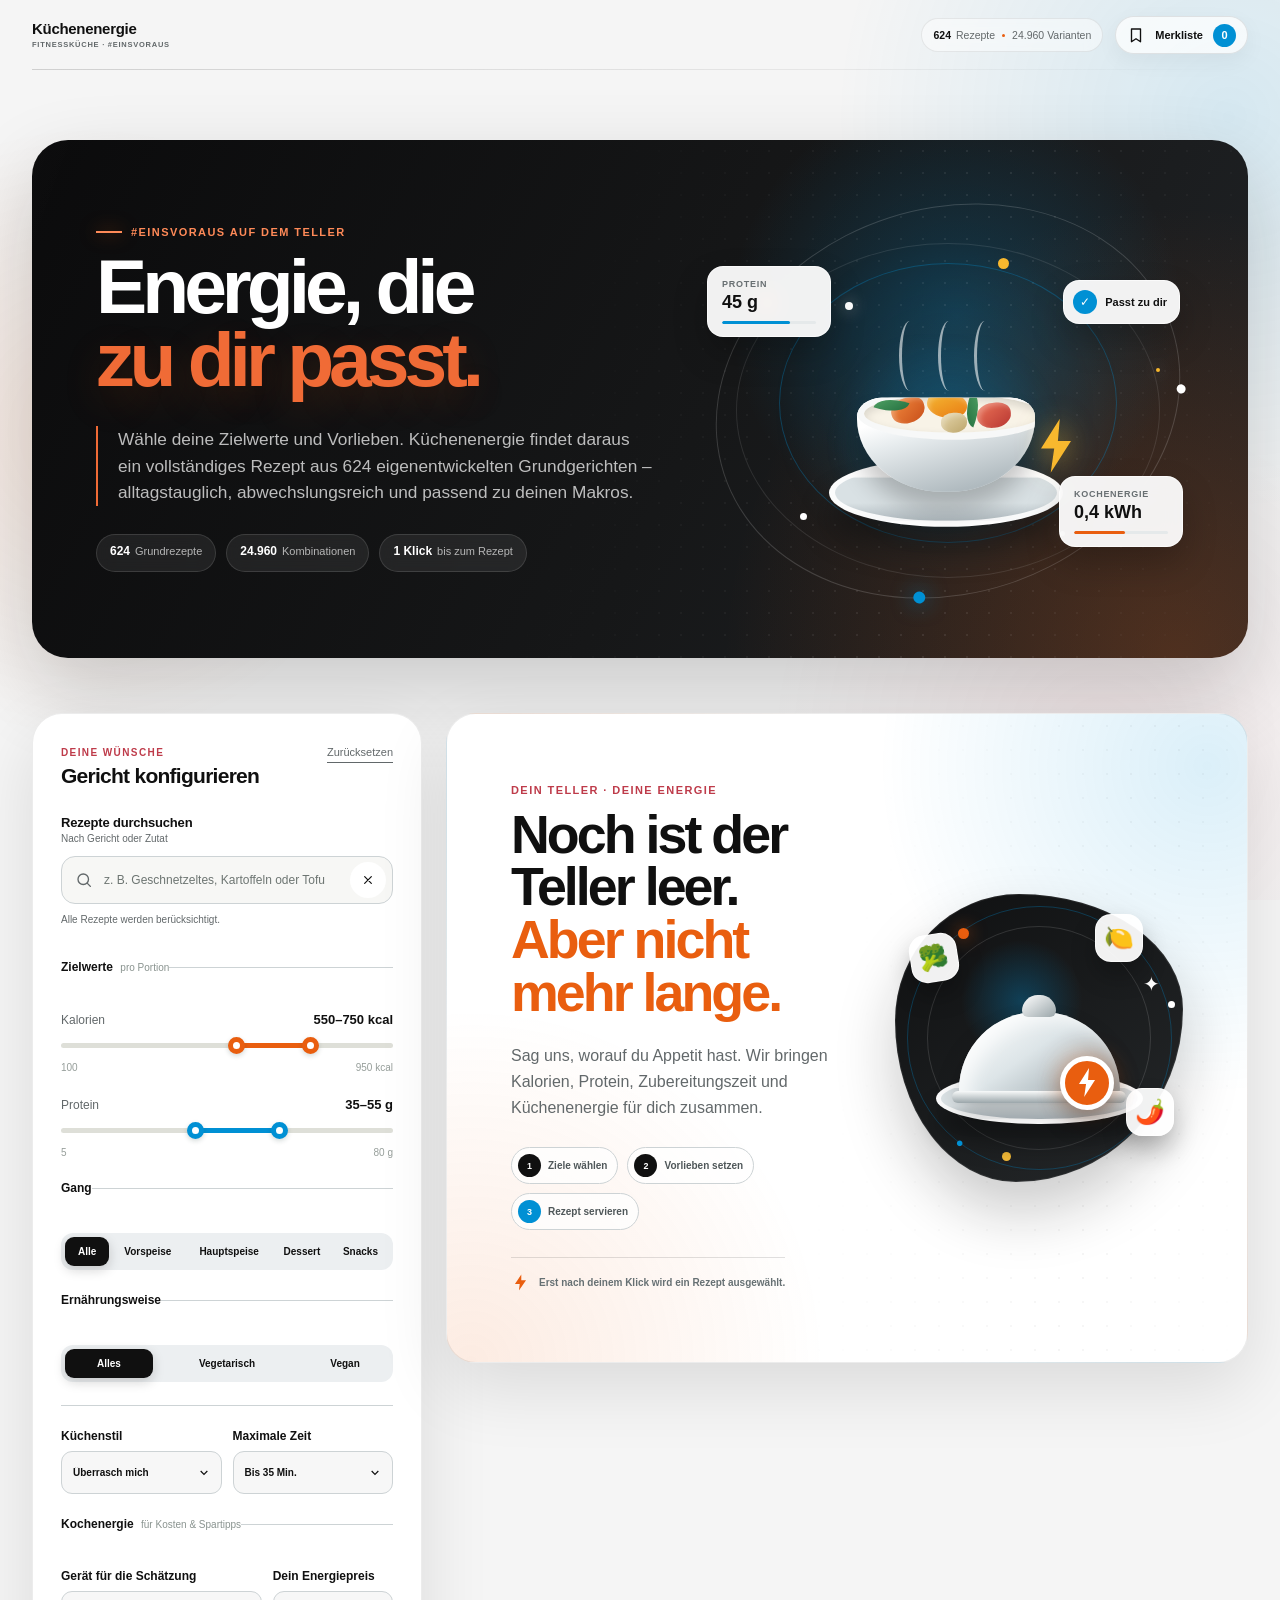
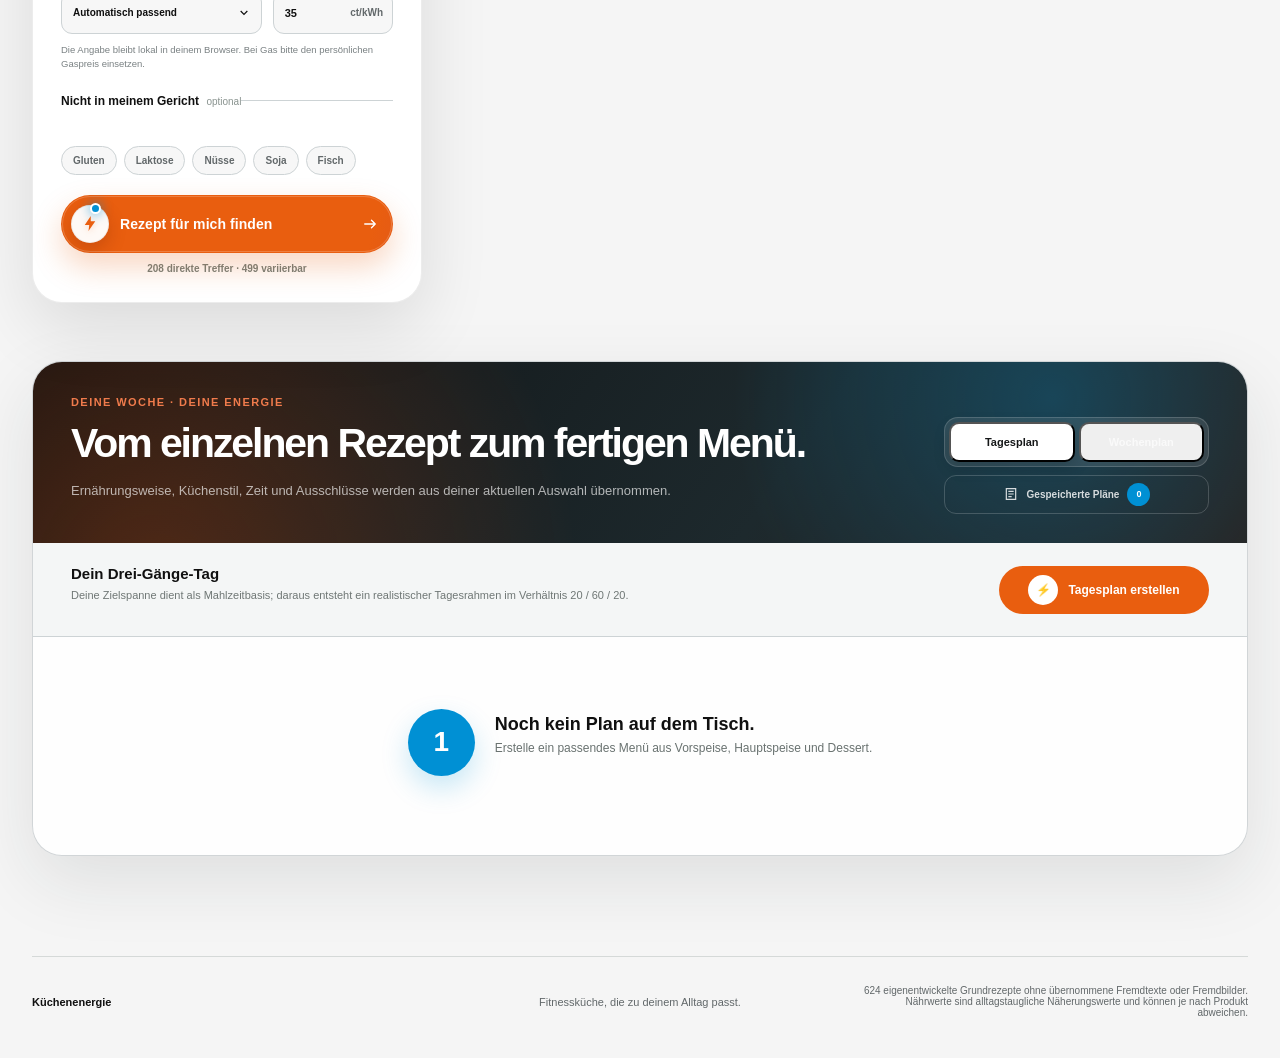
==== index.html @ df8be9d6 "Wochenplaene kompakt speichern und verwalten" ====
<!doctype html>
<html lang="de">
  <head>
    <meta charset="UTF-8" />
    <meta name="viewport" content="width=device-width, initial-scale=1.0" />
    <meta
      name="description"
      content="Küchenenergie stellt dir alltagstaugliche Fitnessgerichte passend zu deinen Kalorien, Makros und Vorlieben zusammen."
    />
    <title>Küchenenergie – Fitnessküche, die zu dir passt</title>
    <link rel="stylesheet" href="styles.css" />
  </head>
  <body>
    <a class="skip-link" href="#meal-form">Direkt zum Rezept-Konfigurator</a>
    <div class="noise" aria-hidden="true"></div>

    <header class="site-header">
      <a class="brand" href="#top" aria-label="Küchenenergie Startseite">
        <!-- eins-Energie-Logo bleibt als eins-energie-logo.svg für eine spätere Wiedereinbindung erhalten. -->
        <span class="brand-copy">
          <strong>Küchenenergie</strong>
          <small>Fitnessküche · #einsvoraus</small>
        </span>
      </a>

      <div class="header-actions">
        <span class="header-note"><strong id="header-recipe-count">624</strong> Rezepte <i></i> 24.960 Varianten</span>
        <button class="button button-quiet saved-trigger" id="open-saved" type="button" aria-label="Merkliste öffnen">
          <svg viewBox="0 0 24 24" aria-hidden="true"><path d="M6 4h12v17l-6-4-6 4z" /></svg>
          Merkliste <span class="saved-count" id="saved-count">0</span>
        </button>
      </div>
    </header>

    <main id="top">
      <section class="intro hero-banner" aria-labelledby="page-title">
        <div class="hero-copy">
          <p class="eyebrow"><span></span> #einsvoraus auf dem Teller</p>
          <h1 id="page-title">Energie, die <br /><em>zu dir passt.</em></h1>
          <p class="intro-copy">
            Wähle deine Zielwerte und Vorlieben. Küchenenergie findet daraus ein
            vollständiges Rezept aus 624 eigenentwickelten Grundgerichten – alltagstauglich,
            abwechslungsreich und passend zu deinen Makros.
          </p>
          <div class="hero-facts" aria-label="Vorteile von Küchenenergie">
            <span><strong>624</strong> Grundrezepte</span>
            <span><strong>24.960</strong> Kombinationen</span>
            <span><strong>1 Klick</strong> bis zum Rezept</span>
          </div>
        </div>

        <div class="hero-stage" aria-hidden="true">
          <span class="hero-orbit hero-orbit-outer"><i></i><i></i><i></i></span>
          <span class="hero-orbit hero-orbit-inner"><i></i><i></i></span>
          <span class="hero-spark hero-spark-one"></span>
          <span class="hero-spark hero-spark-two"></span>
          <span class="hero-spark hero-spark-three"></span>

          <div class="hero-dish">
            <span class="hero-dish-glow"></span>
            <span class="hero-steam hero-steam-one"></span>
            <span class="hero-steam hero-steam-two"></span>
            <span class="hero-steam hero-steam-three"></span>
            <span class="hero-plate"></span>
            <span class="hero-bowl">
              <i class="hero-food hero-food-one"></i>
              <i class="hero-food hero-food-two"></i>
              <i class="hero-food hero-food-three"></i>
              <i class="hero-food hero-food-four"></i>
              <i class="hero-leaf hero-leaf-one"></i>
              <i class="hero-leaf hero-leaf-two"></i>
            </span>
            <svg class="hero-bolt" viewBox="0 0 40 58" focusable="false">
              <path d="M23.8 2 5 31.8h13.2L14.7 56 35 24.1H21.9L23.8 2Z" />
            </svg>
          </div>

          <div class="hero-data hero-data-protein"><small>Protein</small><strong>45 g</strong><span></span></div>
          <div class="hero-data hero-data-energy"><small>Kochenergie</small><strong>0,4 kWh</strong><span></span></div>
          <div class="hero-data hero-data-match"><span>✓</span><strong>Passt zu dir</strong></div>
        </div>
      </section>

      <div class="builder-layout">
        <aside class="config-panel" aria-labelledby="config-title">
          <div class="panel-heading">
            <div>
              <span class="step-label">Deine Wünsche</span>
              <h2 id="config-title">Gericht konfigurieren</h2>
            </div>
            <button class="reset-button" id="reset-config" type="button">Zurücksetzen</button>
          </div>

          <form id="meal-form" aria-describedby="available-count">
            <section class="control-section search-section" aria-labelledby="search-title">
              <div class="search-heading">
                <div>
                  <h3 id="search-title">Rezepte durchsuchen</h3>
                  <p>Nach Gericht oder Zutat</p>
                </div>
              </div>

              <div class="search-box" role="search">
                <label class="sr-only" for="recipe-search">Rezept oder Zutat suchen</label>
                <svg viewBox="0 0 24 24" aria-hidden="true"><circle cx="11" cy="11" r="7"/><path d="m16.5 16.5 4 4"/></svg>
                <input
                  id="recipe-search"
                  name="recipeSearch"
                  type="search"
                  placeholder="z. B. Geschnetzeltes, Kartoffeln oder Tofu"
                  autocomplete="off"
                  spellcheck="false"
                  aria-describedby="search-status"
                  aria-controls="search-results"
                />
                <button id="clear-search" type="button" aria-label="Rezeptsuche leeren" hidden>
                  <svg viewBox="0 0 24 24" aria-hidden="true"><path d="m7 7 10 10M17 7 7 17"/></svg>
                </button>
              </div>

              <p class="search-status" id="search-status" role="status" aria-live="polite">Alle Rezepte werden berücksichtigt.</p>
              <ul class="search-results" id="search-results" aria-label="Rezeptvorschläge" hidden></ul>
            </section>

            <fieldset class="control-section target-section">
              <legend>Zielwerte <span>pro Portion</span></legend>

              <div class="range-control">
                <span class="range-head">
                  <span>Kalorien</span>
                  <output id="calories-output" for="calories-min calories-max">550–750 kcal</output>
                </span>
                <div class="dual-range calorie-dual" id="calorie-range">
                  <span class="range-track" aria-hidden="true"></span>
                  <input id="calories-min" name="caloriesMin" aria-label="Minimale Kalorien" type="range" min="100" max="950" step="25" value="550" />
                  <input id="calories-max" name="caloriesMax" aria-label="Maximale Kalorien" type="range" min="100" max="950" step="25" value="750" />
                </div>
                <span class="range-scale"><span>100</span><span>950 kcal</span></span>
              </div>

              <div class="range-control protein-control">
                <span class="range-head">
                  <span>Protein</span>
                  <output id="protein-output" for="protein-min protein-max">35–55 g</output>
                </span>
                <div class="dual-range protein-dual" id="protein-range">
                  <span class="range-track" aria-hidden="true"></span>
                  <input id="protein-min" name="proteinMin" aria-label="Minimales Protein" type="range" min="5" max="80" step="5" value="35" />
                  <input id="protein-max" name="proteinMax" aria-label="Maximales Protein" type="range" min="5" max="80" step="5" value="55" />
                </div>
                <span class="range-scale"><span>5</span><span>80 g</span></span>
              </div>
            </fieldset>

            <fieldset class="control-section">
              <legend>Gang</legend>
              <div class="segmented course-segmented" role="group" aria-label="Gang auswählen">
                <input type="radio" name="course" id="course-all" value="all" checked />
                <label for="course-all">Alle</label>
                <input type="radio" name="course" id="course-starter" value="starter" />
                <label for="course-starter">Vorspeise</label>
                <input type="radio" name="course" id="course-main" value="main" />
                <label for="course-main">Hauptspeise</label>
                <input type="radio" name="course" id="course-dessert" value="dessert" />
                <label for="course-dessert">Dessert</label>
                <input type="radio" name="course" id="course-snack" value="snack" />
                <label for="course-snack">Snacks</label>
              </div>
            </fieldset>

            <fieldset class="control-section">
              <legend>Ernährungsweise</legend>
              <div class="segmented" role="group" aria-label="Ernährungsweise">
                <input type="radio" name="diet" id="diet-all" value="all" checked />
                <label for="diet-all">Alles</label>
                <input type="radio" name="diet" id="diet-vegetarian" value="vegetarian" />
                <label for="diet-vegetarian">Vegetarisch</label>
                <input type="radio" name="diet" id="diet-vegan" value="vegan" />
                <label for="diet-vegan">Vegan</label>
              </div>
            </fieldset>

            <div class="control-section two-columns">
              <label class="select-control" for="cuisine">
                <span>Küchenstil</span>
                <span class="select-wrap">
                  <select id="cuisine" name="cuisine">
                    <option value="all">Überrasch mich</option>
                    <option value="saechsisch">Typisch sächsisch</option>
                    <option value="deutsch">Deutsch &amp; bodenständig</option>
                    <option value="mediterran">Mediterran</option>
                    <option value="asiatisch">Asiatisch</option>
                    <option value="mexikanisch">Mexikanisch</option>
                    <option value="orientalisch">Orientalisch</option>
                    <option value="indisch">Indisch</option>
                    <option value="klassisch">Modern &amp; klassisch</option>
                  </select>
                  <svg viewBox="0 0 24 24" aria-hidden="true"><path d="m7 9 5 5 5-5" /></svg>
                </span>
              </label>

              <label class="select-control" for="max-time">
                <span>Maximale Zeit</span>
                <span class="select-wrap">
                  <select id="max-time" name="maxTime">
                    <option value="60">Ganz entspannt</option>
                    <option value="15">Bis 15 Min.</option>
                    <option value="25">Bis 25 Min.</option>
                    <option value="35" selected>Bis 35 Min.</option>
                    <option value="45">Bis 45 Min.</option>
                  </select>
                  <svg viewBox="0 0 24 24" aria-hidden="true"><path d="m7 9 5 5 5-5" /></svg>
                </span>
              </label>
            </div>

            <fieldset class="control-section energy-settings-section">
              <legend>Kochenergie <span>für Kosten &amp; Spartipps</span></legend>
              <div class="energy-settings-grid">
                <label class="select-control" for="appliance">
                  <span>Gerät für die Schätzung</span>
                  <span class="select-wrap">
                    <select id="appliance" name="appliance">
                      <option value="auto" selected>Automatisch passend</option>
                      <option value="induction">Induktionskochfeld</option>
                      <option value="ceramic">Glaskeramik / Ceran</option>
                      <option value="hotplate">Elektrokochplatte</option>
                      <option value="oven">Elektrobackofen</option>
                      <option value="airfryer">Heißluftfritteuse</option>
                      <option value="microwave">Mikrowelle</option>
                      <option value="gas">Gaskochfeld</option>
                    </select>
                    <svg viewBox="0 0 24 24" aria-hidden="true"><path d="m7 9 5 5 5-5" /></svg>
                  </span>
                </label>

                <label class="number-control" for="energy-price">
                  <span>Dein Energiepreis</span>
                  <span class="number-wrap">
                    <input id="energy-price" name="energyPrice" type="number" inputmode="decimal" min="1" max="100" step="0.1" value="35" />
                    <b>ct/kWh</b>
                  </span>
                </label>
              </div>
              <p class="energy-settings-note">Die Angabe bleibt lokal in deinem Browser. Bei Gas bitte den persönlichen Gaspreis einsetzen.</p>
            </fieldset>

            <fieldset class="control-section exclusion-section">
              <legend>Nicht in meinem Gericht <span>optional</span></legend>
              <div class="chip-group">
                <input type="checkbox" name="exclude" id="exclude-gluten" value="gluten" />
                <label for="exclude-gluten">Gluten</label>
                <input type="checkbox" name="exclude" id="exclude-lactose" value="laktose" />
                <label for="exclude-lactose">Laktose</label>
                <input type="checkbox" name="exclude" id="exclude-nuts" value="nüsse" />
                <label for="exclude-nuts">Nüsse</label>
                <input type="checkbox" name="exclude" id="exclude-soy" value="soja" />
                <label for="exclude-soy">Soja</label>
                <input type="checkbox" name="exclude" id="exclude-fish" value="fisch" />
                <label for="exclude-fish">Fisch</label>
              </div>
            </fieldset>

            <button class="button button-primary generate-button" type="submit">
              <span class="generate-orb" aria-hidden="true">
                <svg viewBox="0 0 24 24"><path d="m13 2-8 12h6l-1 8 9-13h-6z" /></svg>
              </span>
              <span class="generate-label">Rezept für mich finden</span>
              <svg class="generate-arrow" viewBox="0 0 24 24" aria-hidden="true"><path d="M5 12h14M14 7l5 5-5 5" /></svg>
            </button>
            <p class="form-hint" id="available-count" aria-live="polite">624 Grundrezepte mit adaptiven Varianten</p>
          </form>
        </aside>

        <section class="result-area" id="result-area" aria-busy="false" aria-label="Rezeptergebnis">
          <p class="sr-only" id="result-announcement" role="status" aria-live="polite" aria-atomic="true"></p>
          <div class="recipe-placeholder" id="recipe-placeholder">
            <div class="placeholder-copy">
              <p class="section-kicker">DEIN TELLER · DEINE ENERGIE</p>
              <h2>Noch ist der Teller leer. <br /><em>Aber nicht mehr lange.</em></h2>
              <p>
                Sag uns, worauf du Appetit hast. Wir bringen Kalorien, Protein,
                Zubereitungszeit und Küchenenergie für dich zusammen.
              </p>
              <div class="placeholder-steps" aria-label="So funktioniert Küchenenergie">
                <span><b>1</b> Ziele wählen</span>
                <span><b>2</b> Vorlieben setzen</span>
                <span><b>3</b> Rezept servieren</span>
              </div>
              <p class="placeholder-hint">
                <svg viewBox="0 0 24 24" aria-hidden="true"><path d="m13 2-8 12h6l-1 8 9-13h-6z" /></svg>
                Erst nach deinem Klick wird ein Rezept ausgewählt.
              </p>
            </div>

            <div class="placeholder-art" aria-hidden="true">
              <span class="placeholder-orbit"><i></i><i></i><i></i></span>
              <span class="placeholder-ingredient placeholder-broccoli">🥦</span>
              <span class="placeholder-ingredient placeholder-lemon">🍋</span>
              <span class="placeholder-ingredient placeholder-pepper">🌶️</span>
              <span class="placeholder-spark placeholder-spark-one">✦</span>
              <span class="placeholder-spark placeholder-spark-two">●</span>
              <span class="placeholder-plate"></span>
              <span class="placeholder-cloche">
                <i></i>
              </span>
              <span class="placeholder-bolt">
                <svg viewBox="0 0 40 58"><path d="M23.8 2 5 31.8h13.2L14.7 56 35 24.1H21.9L23.8 2Z" /></svg>
              </span>
            </div>
          </div>

          <div class="recipe-card" id="recipe-card" hidden>
            <div class="recipe-visual" id="recipe-visual">
              <div class="visual-topline">
                <span class="match-badge" id="match-badge">
                  <span class="match-dot"></span><span id="match-value">96</span>% Makro-Treffer
                </span>
                <button class="icon-button visual-save" id="save-recipe" type="button" aria-label="Gericht merken">
                  <svg viewBox="0 0 24 24" aria-hidden="true"><path d="M6 4h12v17l-6-4-6 4z" /></svg>
                </button>
              </div>

              <div class="food-art" id="food-art" data-layout="0" data-pattern="dots" aria-hidden="true">
                <span class="art-orbit orbit-one"></span>
                <span class="art-orbit orbit-two"></span>
                <span class="art-plate"></span>
                <span class="food-main" id="food-main">🥗</span>
                <span class="food-accent food-accent-one" id="food-accent-one">🍗</span>
                <span class="food-accent food-accent-two" id="food-accent-two">🍋</span>
                <span class="art-spark spark-one">✦</span>
                <span class="art-spark spark-two">●</span>
                <span class="art-leaf leaf-one"></span>
                <span class="art-leaf leaf-two"></span>
              </div>

              <div class="visual-copy">
                <p id="recipe-cuisine">HAUPTSPEISE · DEUTSCH · MISCHKOST</p>
                <h2 id="recipe-title" tabindex="-1">Hähnchen-Geschnetzeltes mit Paprika und Reis</h2>
                <p id="recipe-description">Saftige Hähnchenstreifen in einer milden Paprikasauce mit lockerem Langkornreis.</p>
                <div class="recipe-meta" aria-label="Rezeptinformationen">
                  <span><svg viewBox="0 0 24 24" aria-hidden="true"><circle cx="12" cy="12" r="9"/><path d="M12 7v5l3 2"/></svg><b id="recipe-time">30 Min.</b></span>
                  <span><svg viewBox="0 0 24 24" aria-hidden="true"><path d="M4 19h16M6 16c0-6 3-9 6-9s6 3 6 9M12 7V4M9 4h6"/></svg><b id="recipe-level">Einfach</b></span>
                </div>
              </div>
            </div>

            <div class="recipe-content">
              <div class="macro-strip" aria-label="Nährwerte pro Portion">
                <div class="macro-item calories-macro">
                  <span>Kalorien</span><strong id="macro-calories">625</strong><small>kcal</small>
                </div>
                <div class="macro-item protein-macro">
                  <span>Protein</span><strong id="macro-protein">48</strong><small>g</small>
                  <i class="macro-bar"><i id="protein-bar"></i></i>
                </div>
                <div class="macro-item">
                  <span>Carbs</span><strong id="macro-carbs">70</strong><small>g</small>
                </div>
                <div class="macro-item">
                  <span>Fette</span><strong id="macro-fat">17</strong><small>g</small>
                </div>
              </div>

              <p class="adaptation-note" id="adaptation-note">
                Grundrezept und Mengen werden transparent an deine Zielspanne angepasst.
              </p>

              <section class="allergen-disclosure" aria-labelledby="allergen-heading">
                <button class="allergen-toggle" id="allergen-toggle" type="button" aria-expanded="false" aria-controls="allergen-panel">
                  <span class="allergen-toggle-icon" aria-hidden="true">i</span>
                  <span><strong id="allergen-heading">Allergene ausweisen</strong><small id="allergen-count">Angaben zum Rezept öffnen</small></span>
                  <svg viewBox="0 0 24 24" aria-hidden="true"><path d="m7 9 5 5 5-5" /></svg>
                </button>
                <div class="allergen-panel" id="allergen-panel" hidden>
                  <ul class="allergen-list" id="allergen-list"></ul>
                  <p>Automatisch aus den Zutaten abgeleitet. Bitte prüfe bei Allergien zusätzlich immer die Angaben auf den verwendeten Packungen.</p>
                </div>
              </section>

              <section class="energy-insight" aria-labelledby="energy-heading">
                <div class="energy-heading-row">
                  <span class="energy-icon" aria-hidden="true">
                    <svg viewBox="0 0 24 24"><path d="m13 2-8 12h6l-1 8 9-13h-6z" /></svg>
                  </span>
                  <div>
                    <p class="section-kicker">KOCHENERGIE</p>
                    <h3 id="energy-heading">Was die Zubereitung ungefähr kostet</h3>
                  </div>
                  <span class="estimate-badge">Modellschätzung</span>
                </div>

                <div class="energy-metrics" aria-label="Geschätzter Energieverbrauch">
                  <article>
                    <span>Gerät</span>
                    <strong id="energy-device">Induktion</strong>
                    <small id="energy-device-note">automatisch erkannt</small>
                  </article>
                  <article>
                    <span>Verbrauch</span>
                    <strong><b id="energy-kwh">0,35</b> kWh</strong>
                    <small id="energy-kind">Strom · 1 Portion</small>
                  </article>
                  <article>
                    <span>Kochkosten</span>
                    <strong id="energy-cost">0,12 €</strong>
                    <small id="energy-price-note">bei 35 ct/kWh</small>
                  </article>
                </div>

                <div class="energy-saving">
                  <span id="energy-saving-percent">−16 %</span>
                  <p>
                    <strong id="energy-alternative-title">Deckel + Restwärme</strong>
                    <small id="energy-alternative-copy">ca. 0,29 kWh · 0,10 €</small>
                  </p>
                </div>

                <p class="energy-tip"><strong>So sparst du:</strong> <span id="energy-tip">Nutze einen passenden Topf mit Deckel und reduziere die Leistung nach dem Aufkochen.</span></p>
                <p class="energy-disclaimer" id="energy-disclaimer">Modellschätzung aus Geräteprofil, aktiver Garzeit und Portionszahl.</p>
                <details class="energy-method">
                  <summary>So wird geschätzt</summary>
                  <p>Das Modell kombiniert eine typische Leistungsaufnahme des gewählten Geräts mit der geschätzten aktiven Garzeit, der Portionszahl und deinem Energiepreis. Es misst kein reales Gerät.</p>
                  <a href="https://www.umweltbundesamt.de/umwelttipps-fuer-den-alltag/elektrogeraete/herd-kochfelder" target="_blank" rel="noopener noreferrer">Energiespartipps des Umweltbundesamts</a>
                </details>
              </section>

              <div class="recipe-toolbar">
                <div>
                  <p class="section-kicker">DEIN REZEPT</p>
                  <h3 id="detail-title">Hähnchen-Geschnetzeltes mit Paprika und Reis</h3>
                </div>
                <div class="serving-control" aria-label="Portionen wählen">
                  <span>Portionen</span>
                  <button type="button" id="serving-minus" aria-label="Eine Portion weniger">−</button>
                  <output id="servings" aria-live="polite">1</output>
                  <button type="button" id="serving-plus" aria-label="Eine Portion mehr">+</button>
                </div>
              </div>

              <div class="recipe-columns">
                <section class="ingredients-section" aria-labelledby="ingredients-heading">
                  <div class="section-title-row">
                    <h3 id="ingredients-heading">Zutaten</h3>
                    <button class="text-button" id="copy-list" type="button">
                      <svg viewBox="0 0 24 24" aria-hidden="true"><path d="M8 8h11v12H8z"/><path d="M5 16H4V4h11v1"/></svg>
                      Kopieren
                    </button>
                  </div>
                  <ul class="ingredient-list" id="ingredient-list"></ul>
                </section>

                <section class="method-section" aria-labelledby="method-heading">
                  <h3 id="method-heading">Schritt für Schritt</h3>
                  <ol class="method-list" id="method-list"></ol>
                </section>
              </div>

              <div class="coach-note">
                <span class="coach-icon" aria-hidden="true">
                  <svg viewBox="0 0 24 24"><path d="M9 18h6M10 22h4M8 14c-2-1-3-3-3-5a7 7 0 0 1 14 0c0 2-1 4-3 5-1 1-1 2-1 2H9s0-1-1-2z"/></svg>
                </span>
                <div>
                  <strong>Energie-Tipp</strong>
                  <p id="coach-tip">Brate das Fleisch in zwei Portionen und gib es erst am Ende zurück in die Sauce, damit es saftig bleibt.</p>
                </div>
              </div>

              <div class="result-actions">
                <button class="button button-secondary" id="print-recipe" type="button">
                  <svg viewBox="0 0 24 24" aria-hidden="true"><path d="M7 8V4h10v4M7 17H5a2 2 0 0 1-2-2v-4a2 2 0 0 1 2-2h14a2 2 0 0 1 2 2v4a2 2 0 0 1-2 2h-2M7 14h10v7H7z"/></svg>
                  Direkt drucken
                </button>
                <button class="button button-secondary" id="download-pdf" type="button">
                  <svg viewBox="0 0 24 24" aria-hidden="true"><path d="M12 3v12m0 0 4-4m-4 4-4-4M5 19h14v2H5z"/></svg>
                  PDF herunterladen
                </button>
                <button class="button button-dark" id="new-idea" type="button">
                  Neue Idee
                  <svg viewBox="0 0 24 24" aria-hidden="true"><path d="M20 12a8 8 0 1 1-2-5.3M20 4v6h-6" /></svg>
                </button>
              </div>
            </div>
          </div>

          <div class="no-result" id="no-result" hidden>
            <span aria-hidden="true">🥕</span>
            <h2 id="no-result-title" tabindex="-1">Für diese Kombination gibt es keinen realistischen Treffer.</h2>
            <p>Erweitere die Kalorien- oder Proteinspanne, entferne einen Ausschluss oder erhöhe die Zubereitungszeit.</p>
            <button class="button button-dark" id="broaden-search" type="button">Auswahl lockern</button>
          </div>
        </section>
      </div>

      <section class="planner-section" id="menu-planner" aria-labelledby="planner-title">
        <div class="planner-heading">
          <div>
            <p class="section-kicker">DEINE WOCHE · DEINE ENERGIE</p>
            <h2 id="planner-title">Vom einzelnen Rezept zum fertigen Menü.</h2>
            <p>Ernährungsweise, Küchenstil, Zeit und Ausschlüsse werden aus deiner aktuellen Auswahl übernommen.</p>
          </div>
          <div class="planner-heading-actions">
            <div class="planner-switch" role="group" aria-label="Planungszeitraum wählen">
              <button type="button" data-planner-mode="day" aria-pressed="true">Tagesplan</button>
              <button type="button" data-planner-mode="week" aria-pressed="false">Wochenplan</button>
            </div>
            <a class="planner-library-link" href="wochenplaene.html">
              <svg viewBox="0 0 24 24" aria-hidden="true"><path d="M5 4h14v16H5zM8 8h8M8 12h8M8 16h5" /></svg>
              Gespeicherte Pläne
              <span id="saved-week-count">0</span>
            </a>
          </div>
        </div>

        <div class="planner-toolbar">
          <div>
            <strong id="planner-mode-title">Dein Drei-Gänge-Tag</strong>
            <p id="planner-mode-copy">Deine Zielspanne dient als Mahlzeitbasis; daraus entsteht ein realistischer Tagesrahmen im Verhältnis 20 / 60 / 20.</p>
          </div>
          <div class="planner-toolbar-actions">
            <button class="button planner-save" id="save-week-plan" type="button" hidden disabled>
              <svg viewBox="0 0 24 24" aria-hidden="true"><path d="M5 4h14v16H5zM8 4v6h8V4M8 17h8" /></svg>
              Wochenplan speichern
            </button>
            <button class="button planner-generate" id="generate-plan" type="button">
              <span aria-hidden="true">⚡</span>
              <span id="generate-plan-label">Tagesplan erstellen</span>
            </button>
          </div>
        </div>

        <p class="sr-only" id="planner-announcement" role="status" aria-live="polite" aria-atomic="true"></p>
        <div class="planner-result" id="planner-result">
          <div class="planner-empty">
            <span aria-hidden="true">7</span>
            <div><strong>Noch kein Plan auf dem Tisch.</strong><p>Wähle Tages- oder Wochenplan und lass dir passende Menüs zusammenstellen.</p></div>
          </div>
        </div>
      </section>
    </main>

    <footer>
      <span>Küchenenergie</span>
      <p>Fitnessküche, die zu deinem Alltag passt.</p>
      <small>624 eigenentwickelte Grundrezepte ohne übernommene Fremdtexte oder Fremdbilder. Nährwerte sind alltagstaugliche Näherungswerte und können je nach Produkt abweichen.</small>
    </footer>

    <dialog class="saved-dialog" id="saved-dialog">
      <div class="dialog-heading">
        <div><span class="step-label">Für später</span><h2>Deine Merkliste</h2></div>
        <button class="icon-button" id="close-saved" type="button" aria-label="Merkliste schließen">
          <svg viewBox="0 0 24 24" aria-hidden="true"><path d="m6 6 12 12M18 6 6 18" /></svg>
        </button>
      </div>
      <div class="saved-list" id="saved-list"></div>
    </dialog>

    <div class="toast" id="toast" role="status" aria-live="polite"></div>

    <script src="recipe-catalog.js"></script>
    <script src="recipe-catalog-extension.js"></script>
    <script src="recipe-quality.js"></script>
    <script src="recipe-visuals.js"></script>
    <script src="nutrition-engine.js"></script>
    <script src="energy-engine.js"></script>
    <script src="pdf-export.js"></script>
    <script src="app.js"></script>
  </body>
</html>
---- styles.css ----
:root {
  --ink: #101010;
  --ink-soft: #62686a;
  --forest: #101010;
  --forest-light: #303030;
  --cream: #f5f5f5;
  --paper: #ffffff;
  --line: #cdd3d5;
  --orange: #e95e0f;
  --orange-dark: #be3b4a;
  --lime: #fde9db;
  --blue: #0090d4;
  --shadow: 0 24px 70px rgba(0, 0, 0, 0.11);
  --radius-xl: 30px;
  --radius-lg: 22px;
  --radius-md: 15px;
}

* {
  box-sizing: border-box;
}

html {
  scroll-behavior: smooth;
}

body {
  margin: 0;
  min-width: 320px;
  color: var(--ink);
  background: var(--cream);
  font-family: "Urbanist", "Avenir Next", Avenir, "Segoe UI", sans-serif;
  -webkit-font-smoothing: antialiased;
}

button,
input,
select {
  font: inherit;
}

button,
select,
input[type="range"],
input[type="checkbox"] + label,
input[type="radio"] + label {
  cursor: pointer;
}

button:focus-visible,
select:focus-visible,
input:focus-visible,
a:focus-visible,
summary:focus-visible {
  outline: 3px solid rgba(233, 94, 15, 0.32);
  outline-offset: 3px;
}

.sr-only {
  position: absolute !important;
  width: 1px !important;
  height: 1px !important;
  padding: 0 !important;
  overflow: hidden !important;
  clip: rect(0, 0, 0, 0) !important;
  white-space: nowrap !important;
  border: 0 !important;
}

.skip-link {
  position: fixed;
  z-index: 100;
  top: 12px;
  left: 12px;
  padding: 11px 16px;
  color: var(--paper);
  background: var(--ink);
  border-radius: 999px;
  font-size: 13px;
  font-weight: 800;
  text-decoration: none;
  transform: translateY(-160%);
  transition: transform 160ms ease;
}

.skip-link:focus {
  transform: translateY(0);
}

.noise {
  position: fixed;
  inset: 0;
  z-index: -1;
  pointer-events: none;
  opacity: 1;
  background:
    radial-gradient(circle at 96% 13%, rgba(0, 144, 212, 0.13), transparent 27%),
    radial-gradient(circle at 7% 48%, rgba(233, 94, 15, 0.11), transparent 24%),
    radial-gradient(circle at 86% 82%, rgba(190, 59, 74, 0.08), transparent 25%);
}

.site-header {
  position: relative;
  width: min(1440px, calc(100% - 64px));
  min-height: 70px;
  margin: 0 auto;
  padding: 12px 0;
  display: flex;
  align-items: center;
  justify-content: space-between;
  gap: 24px;
}

.site-header::after {
  position: absolute;
  right: 0;
  bottom: 0;
  left: 0;
  height: 1px;
  content: "";
  background: linear-gradient(90deg, rgba(16, 16, 16, .16), rgba(16, 16, 16, .05) 72%, transparent);
}

.brand {
  display: inline-flex;
  align-items: center;
  gap: 13px;
  min-width: 0;
  color: var(--ink);
  text-decoration: none;
}

.brand-logo {
  display: block;
  width: 93px;
  height: auto;
  flex: 0 0 auto;
}

.brand-copy {
  display: flex;
  flex-direction: column;
  min-width: 0;
  line-height: 1;
}

.brand-copy strong {
  font-size: 15px;
  font-weight: 800;
  letter-spacing: -0.02em;
}

.brand-copy small {
  margin-top: 5px;
  color: var(--ink-soft);
  font-size: 7.5px;
  font-weight: 700;
  letter-spacing: 0.1em;
  text-transform: uppercase;
}

.header-actions {
  display: flex;
  align-items: center;
  gap: 12px;
}

.header-note {
  display: inline-flex;
  align-items: center;
  gap: 5px;
  min-height: 34px;
  padding: 0 11px;
  color: var(--ink-soft);
  background: rgba(255, 255, 255, .48);
  border: 1px solid rgba(16, 16, 16, .08);
  border-radius: 999px;
  font-size: 10.5px;
  white-space: nowrap;
  backdrop-filter: blur(8px);
}

.header-note strong {
  color: var(--ink);
  font-weight: 800;
}

.header-note i {
  width: 3px;
  height: 3px;
  margin: 0 2px;
  background: var(--orange);
  border-radius: 50%;
}

.site-header .saved-trigger {
  min-height: 38px;
  padding: 0 11px;
  background: rgba(255, 255, 255, .72);
  border-color: rgba(16, 16, 16, .1);
  box-shadow: 0 7px 22px rgba(16, 16, 16, .05);
  font-size: 11px;
}

.button {
  min-height: 48px;
  border: 0;
  border-radius: 999px;
  display: inline-flex;
  align-items: center;
  justify-content: center;
  gap: 10px;
  padding: 0 21px;
  font-weight: 700;
  transition: transform 160ms ease, background 160ms ease, color 160ms ease, box-shadow 160ms ease;
}

.button:hover {
  transform: translateY(-2px);
}

button:disabled {
  cursor: not-allowed;
  opacity: 0.45;
}

.button svg,
.icon-button svg,
.text-button svg,
.recipe-meta svg {
  width: 18px;
  height: 18px;
  fill: none;
  stroke: currentColor;
  stroke-width: 1.8;
  stroke-linecap: round;
  stroke-linejoin: round;
}

.button-quiet {
  min-height: 40px;
  padding: 0 13px;
  color: var(--ink);
  background: rgba(255, 253, 248, 0.7);
  border: 1px solid var(--line);
  font-size: 13px;
}

.saved-count {
  min-width: 23px;
  height: 23px;
  display: grid;
  place-items: center;
  color: var(--paper);
  background: var(--blue);
  border-radius: 50%;
  font-size: 11px;
}

main {
  width: min(1440px, calc(100% - 64px));
  margin: 0 auto;
  padding: 70px 0 100px;
}

.intro {
  position: relative;
  display: grid;
  grid-template-columns: minmax(0, 1.08fr) minmax(390px, 0.92fr);
  gap: clamp(24px, 4vw, 72px);
  align-items: center;
  margin: 0 0 55px;
}

.hero-banner {
  min-height: 500px;
  padding: clamp(42px, 5vw, 74px);
  overflow: hidden;
  isolation: isolate;
  color: var(--paper);
  background:
    radial-gradient(circle at 76% 34%, rgba(0, 144, 212, 0.25), transparent 23%),
    radial-gradient(circle at 94% 100%, rgba(233, 94, 15, 0.24), transparent 36%),
    linear-gradient(118deg, #0b0b0c 0%, #161718 55%, #202326 100%);
  border-radius: 36px;
  box-shadow: 0 32px 80px rgba(16, 16, 16, 0.19);
}

.hero-banner::before {
  position: absolute;
  z-index: -1;
  inset: -50%;
  content: "";
  background: linear-gradient(110deg, transparent 39%, rgba(255, 255, 255, 0.055) 48%, transparent 57%);
  transform: translateX(-35%);
  animation: hero-light-sweep 10s ease-in-out infinite;
  pointer-events: none;
}

.hero-banner::after {
  position: absolute;
  z-index: -1;
  inset: 0;
  content: "";
  opacity: 0.12;
  background-image: radial-gradient(circle, rgba(255, 255, 255, 0.68) 1px, transparent 1.5px);
  background-size: 22px 22px;
  -webkit-mask-image: linear-gradient(100deg, transparent 0 43%, #000 75%, transparent 100%);
  mask-image: linear-gradient(100deg, transparent 0 43%, #000 75%, transparent 100%);
  pointer-events: none;
}

.hero-copy {
  position: relative;
  z-index: 3;
}

.eyebrow,
.section-kicker {
  margin: 0 0 12px;
  color: var(--orange-dark);
  font-size: 11px;
  font-weight: 800;
  letter-spacing: 0.13em;
  text-transform: uppercase;
}

.eyebrow {
  display: flex;
  align-items: center;
  gap: 9px;
}

.eyebrow span {
  width: 26px;
  height: 2px;
  background: currentColor;
}

.intro h1 {
  max-width: 800px;
  margin: 0;
  font-size: clamp(44px, 6vw, 86px);
  line-height: 0.95;
  letter-spacing: -0.065em;
}

.intro h1 em {
  color: var(--orange);
  font-family: inherit;
  font-style: normal;
  font-weight: 800;
}

.hero-banner h1 {
  color: var(--paper);
  text-wrap: balance;
}

.hero-banner h1 em {
  display: inline-block;
  color: #f06b36;
  text-shadow: 0 12px 42px rgba(233, 94, 15, 0.18);
}

.intro-copy {
  max-width: 470px;
  margin: 0 0 5px;
  padding-left: 24px;
  color: var(--ink-soft);
  border-left: 2px solid var(--orange);
  font-size: 17px;
  line-height: 1.65;
}

.hero-banner .eyebrow {
  color: #ff8a58;
}

.hero-banner .eyebrow span {
  box-shadow: 0 0 18px rgba(233, 94, 15, 0.72);
}

.hero-banner .intro-copy {
  max-width: 650px;
  margin: 30px 0 0;
  padding-left: 20px;
  color: rgba(255, 255, 255, 0.72);
  border-left-color: #f06b36;
  font-size: clamp(15px, 1.35vw, 18px);
  line-height: 1.55;
}

.hero-facts {
  display: flex;
  flex-wrap: wrap;
  gap: 10px;
  margin-top: 28px;
}

.hero-facts span {
  display: inline-flex;
  align-items: baseline;
  gap: 5px;
  min-height: 38px;
  padding: 9px 13px;
  color: rgba(255, 255, 255, 0.67);
  background: rgba(255, 255, 255, 0.075);
  border: 1px solid rgba(255, 255, 255, 0.12);
  border-radius: 999px;
  backdrop-filter: blur(8px);
  font-size: 11px;
}

.hero-facts strong {
  color: var(--paper);
  font-size: 12px;
}

.hero-stage {
  position: relative;
  z-index: 2;
  width: min(100%, 520px);
  min-height: 390px;
  justify-self: end;
}

.hero-stage::before {
  position: absolute;
  inset: 10% 5% 4% 6%;
  content: "";
  border: 1px solid rgba(255, 255, 255, 0.1);
  border-radius: 50%;
  background: radial-gradient(circle, rgba(0, 144, 212, 0.13), transparent 65%);
  animation: hero-breathe 5.5s ease-in-out infinite;
}

.hero-orbit {
  position: absolute;
  border: 1px solid rgba(255, 255, 255, 0.16);
  border-radius: 50%;
  animation: hero-orbit-spin 16s linear infinite;
}

.hero-orbit i {
  position: absolute;
  display: block;
  border-radius: 50%;
}

.hero-orbit-outer {
  inset: 1% 0 0 1%;
  transform: rotate(-18deg);
}

.hero-orbit-outer i:nth-child(1) {
  top: 9%;
  left: 18%;
  width: 15px;
  height: 15px;
  background: var(--orange);
  box-shadow: 0 0 20px rgba(233, 94, 15, 0.74);
}

.hero-orbit-outer i:nth-child(2) {
  right: 1%;
  bottom: 33%;
  width: 9px;
  height: 9px;
  background: var(--paper);
}

.hero-orbit-outer i:nth-child(3) {
  bottom: 2%;
  left: 30%;
  width: 12px;
  height: 12px;
  background: var(--blue);
  box-shadow: 0 0 22px rgba(0, 144, 212, 0.8);
}

.hero-orbit-inner {
  inset: 15% 14% 13% 15%;
  border-color: rgba(0, 144, 212, 0.32);
  animation-direction: reverse;
  animation-duration: 11s;
}

.hero-orbit-inner i:first-child {
  top: -6px;
  right: 32%;
  width: 11px;
  height: 11px;
  background: #f8b82e;
}

.hero-orbit-inner i:last-child {
  bottom: 8%;
  left: 6%;
  width: 7px;
  height: 7px;
  background: var(--paper);
}

.hero-dish {
  --dish-scale: 1;
  position: absolute;
  z-index: 3;
  top: 50%;
  left: 50%;
  width: 250px;
  height: 220px;
  transform: translate(-50%, -41%) scale(var(--dish-scale));
  animation: hero-dish-float 5s ease-in-out infinite;
}

.hero-dish-glow {
  position: absolute;
  inset: 34px -20px -15px;
  background: radial-gradient(circle, rgba(0, 144, 212, 0.3), transparent 65%);
  filter: blur(6px);
}

.hero-plate {
  position: absolute;
  left: 8px;
  bottom: 2px;
  width: 234px;
  height: 68px;
  background: linear-gradient(180deg, #fff 0 22%, #d9e1e4 23% 68%, #aeb8bd 100%);
  border: 6px solid rgba(255, 255, 255, 0.9);
  border-radius: 50%;
  box-shadow: 0 24px 30px rgba(0, 0, 0, 0.34);
}

.hero-bowl {
  position: absolute;
  left: 36px;
  bottom: 37px;
  width: 178px;
  height: 94px;
  overflow: hidden;
  background: linear-gradient(165deg, #fff 0 22%, #e7ecee 40%, #9da9af 100%);
  border-radius: 14% 14% 48% 48% / 20% 20% 78% 78%;
  box-shadow: inset 0 6px 7px rgba(255, 255, 255, 0.8), 0 18px 24px rgba(0, 0, 0, 0.23);
}

.hero-bowl::before {
  position: absolute;
  z-index: 3;
  top: -10px;
  left: 0;
  width: 100%;
  height: 38px;
  content: "";
  background: #f8f3e7;
  border: 7px solid #f7f8f8;
  border-radius: 50%;
  box-shadow: inset 0 4px 10px rgba(16, 16, 16, 0.14);
}

.hero-food,
.hero-leaf {
  position: absolute;
  z-index: 5;
  display: block;
}

.hero-food {
  width: 34px;
  height: 25px;
  background: linear-gradient(145deg, #f28a3f, #c84f19);
  border-radius: 48% 40% 52% 46%;
  box-shadow: inset 3px 3px 5px rgba(255, 255, 255, 0.25);
}

.hero-food-one { top: 0; left: 34px; transform: rotate(-16deg); }
.hero-food-two { top: -5px; left: 70px; width: 40px; background: linear-gradient(145deg, #f5bd36, #e87711); transform: rotate(12deg); }
.hero-food-three { top: 5px; right: 24px; background: linear-gradient(145deg, #ec7357, #b83732); transform: rotate(-6deg); }
.hero-food-four { top: 15px; left: 84px; width: 26px; height: 20px; background: linear-gradient(145deg, #e6d7ad, #bca56b); }

.hero-leaf {
  width: 33px;
  height: 15px;
  background: linear-gradient(135deg, #55a768, #1d683b);
  border-radius: 100% 0 100% 0;
}

.hero-leaf-one { top: 0; left: 18px; transform: rotate(18deg); }
.hero-leaf-two { top: 4px; right: 46px; transform: rotate(112deg); }

.hero-steam {
  position: absolute;
  z-index: 2;
  top: 12px;
  width: 22px;
  height: 70px;
  border-left: 3px solid rgba(255, 255, 255, 0.58);
  border-radius: 50%;
  filter: blur(0.3px);
  animation: hero-steam-rise 3.2s ease-in-out infinite;
}

.hero-steam-one { left: 78px; }
.hero-steam-two { left: 117px; animation-delay: -1.1s; animation-duration: 3.7s; }
.hero-steam-three { left: 153px; animation-delay: -2s; animation-duration: 3s; }

.hero-bolt {
  position: absolute;
  z-index: 6;
  right: -5px;
  bottom: 54px;
  width: 40px;
  fill: #f8b82e;
  filter: drop-shadow(0 0 14px rgba(248, 184, 46, 0.62));
  animation: hero-bolt-pulse 2.4s ease-in-out infinite;
}

.hero-data {
  position: absolute;
  z-index: 5;
  min-width: 124px;
  padding: 12px 14px;
  color: var(--ink);
  background: rgba(255, 255, 255, 0.94);
  border: 1px solid rgba(255, 255, 255, 0.7);
  border-radius: 16px;
  box-shadow: 0 16px 34px rgba(0, 0, 0, 0.22);
  backdrop-filter: blur(10px);
  animation: hero-card-float 5s ease-in-out infinite;
}

.hero-data small,
.hero-data strong {
  display: block;
}

.hero-data small {
  margin-bottom: 3px;
  color: #686f72;
  font-size: 9px;
  font-weight: 800;
  letter-spacing: 0.08em;
  text-transform: uppercase;
}

.hero-data strong { font-size: 18px; }

.hero-data > span:not(:first-child) {
  display: block;
  width: 100%;
  height: 3px;
  margin-top: 8px;
  overflow: hidden;
  background: #e5e9ea;
  border-radius: 999px;
}

.hero-data > span:not(:first-child)::after {
  display: block;
  width: 72%;
  height: 100%;
  content: "";
  background: var(--blue);
  border-radius: inherit;
  transform-origin: left;
  animation: hero-meter 4s ease-in-out infinite;
}

.hero-data-protein { top: 62px; left: 0; }
.hero-data-energy { right: 1px; bottom: 47px; animation-delay: -1.7s; }
.hero-data-energy > span:not(:first-child)::after { width: 54%; background: var(--orange); animation-delay: -1.1s; }

.hero-data-match {
  right: 4px;
  top: 76px;
  display: flex;
  align-items: center;
  gap: 8px;
  min-width: 0;
  padding: 9px 12px 9px 9px;
  animation-delay: -3s;
}

.hero-data-match span {
  display: grid;
  width: 24px;
  height: 24px;
  place-items: center;
  color: var(--paper);
  background: var(--blue);
  border-radius: 50%;
  font-size: 12px;
}

.hero-data-match strong { font-size: 11px; }

.hero-spark {
  position: absolute;
  z-index: 4;
  width: 8px;
  height: 8px;
  background: var(--paper);
  border-radius: 50%;
  box-shadow: 0 0 16px rgba(255, 255, 255, 0.55);
  animation: hero-spark-pulse 2.8s ease-in-out infinite;
}

.hero-spark-one { top: 25%; left: 29%; }
.hero-spark-two { right: 25%; bottom: 15%; width: 5px; height: 5px; animation-delay: -1.1s; }
.hero-spark-three { top: 42%; right: 5%; width: 4px; height: 4px; background: #f8b82e; animation-delay: -2s; }

@keyframes hero-light-sweep {
  0%, 18% { transform: translateX(-40%); }
  58%, 100% { transform: translateX(38%); }
}

@keyframes hero-orbit-spin {
  to { transform: rotate(342deg); }
}

@keyframes hero-breathe {
  0%, 100% { opacity: 0.72; transform: scale(0.96); }
  50% { opacity: 1; transform: scale(1.04); }
}

@keyframes hero-dish-float {
  0%, 100% { transform: translate(-50%, -41%) scale(var(--dish-scale)) rotate(-1deg); }
  50% { transform: translate(-50%, -47%) scale(var(--dish-scale)) rotate(1deg); }
}

@keyframes hero-steam-rise {
  0% { opacity: 0; transform: translate(0, 25px) scaleY(0.55) rotate(7deg); }
  40% { opacity: 0.75; }
  100% { opacity: 0; transform: translate(10px, -24px) scaleY(1.15) rotate(-9deg); }
}

@keyframes hero-bolt-pulse {
  0%, 100% { opacity: 0.85; transform: scale(0.94) rotate(5deg); }
  50% { opacity: 1; transform: scale(1.08) rotate(1deg); }
}

@keyframes hero-card-float {
  0%, 100% { transform: translateY(0) rotate(-1deg); }
  50% { transform: translateY(-9px) rotate(1deg); }
}

@keyframes hero-meter {
  0%, 100% { transform: scaleX(0.72); }
  50% { transform: scaleX(1); }
}

@keyframes hero-spark-pulse {
  0%, 100% { opacity: 0.35; transform: scale(0.7); }
  50% { opacity: 1; transform: scale(1.25); }
}

.builder-layout {
  display: grid;
  grid-template-columns: 390px minmax(0, 1fr);
  gap: 24px;
  align-items: start;
}

.config-panel,
.recipe-card,
.no-result {
  background: var(--paper);
  border: 1px solid rgba(16, 16, 16, 0.08);
  border-radius: var(--radius-xl);
  box-shadow: var(--shadow);
}

.config-panel {
  position: sticky;
  top: 20px;
  padding: 28px;
}

.panel-heading {
  display: flex;
  align-items: flex-start;
  justify-content: space-between;
  gap: 15px;
  margin-bottom: 27px;
}

.step-label {
  color: var(--orange-dark);
  font-size: 10px;
  font-weight: 800;
  letter-spacing: 0.14em;
  text-transform: uppercase;
}

.panel-heading h2,
.dialog-heading h2 {
  margin: 4px 0 0;
  font-size: 21px;
  letter-spacing: -0.035em;
}

.reset-button,
.text-button {
  padding: 4px 0;
  color: var(--ink-soft);
  background: transparent;
  border: 0;
  border-bottom: 1px solid currentColor;
  font-size: 11px;
}

.control-section {
  min-width: 0;
  margin: 0;
  padding: 23px 0;
  border: 0;
  border-top: 1px solid var(--line);
}

.control-section legend,
.select-control > span:first-child,
.number-control > span:first-child {
  margin: 0 0 15px;
  padding: 0;
  color: var(--ink);
  font-size: 12px;
  font-weight: 800;
}

.control-section legend span {
  margin-left: 4px;
  color: #89938f;
  font-size: 10px;
  font-weight: 500;
}

.search-section {
  padding-top: 0;
  border-top: 0;
}

.search-heading {
  display: flex;
  align-items: flex-start;
  justify-content: space-between;
  gap: 12px;
  margin-bottom: 12px;
}

.search-heading h3 {
  margin: 0;
  font-size: 13px;
  letter-spacing: -0.015em;
}

.search-heading p {
  margin: 3px 0 0;
  color: var(--ink-soft);
  font-size: 10px;
}

.search-box {
  position: relative;
  display: flex;
  align-items: center;
}

.search-box > svg {
  position: absolute;
  left: 14px;
  width: 18px;
  height: 18px;
  fill: none;
  stroke: var(--ink-soft);
  stroke-width: 1.8;
  stroke-linecap: round;
  pointer-events: none;
}

.search-box input {
  width: 100%;
  min-height: 48px;
  padding: 0 46px 0 42px;
  color: var(--ink);
  background: #f7f7f5;
  border: 1px solid var(--line);
  border-radius: 14px;
  font-size: 12px;
  appearance: none;
}

.search-box input::-webkit-search-cancel-button {
  display: none;
}

.search-box input::placeholder {
  color: #6d7572;
}

.search-box button {
  position: absolute;
  right: 7px;
  width: 36px;
  height: 36px;
  display: grid;
  place-items: center;
  padding: 0;
  color: var(--ink);
  background: var(--paper);
  border: 0;
  border-radius: 50%;
}

.search-box button svg {
  width: 16px;
  height: 16px;
  fill: none;
  stroke: currentColor;
  stroke-width: 1.8;
  stroke-linecap: round;
}

.search-status {
  margin: 9px 0 0;
  color: var(--ink-soft);
  font-size: 10px;
  line-height: 1.4;
}

.search-results {
  display: grid;
  gap: 6px;
  margin: 10px 0 0;
  padding: 0;
  list-style: none;
}

.search-results button {
  width: 100%;
  min-height: 46px;
  display: block;
  align-items: center;
  padding: 9px 11px;
  color: var(--ink);
  background: var(--paper);
  border: 1px solid var(--line);
  border-radius: 11px;
  text-align: left;
}

.search-results button:hover {
  border-color: var(--blue);
  background: rgba(0, 144, 212, 0.04);
}

.search-results strong,
.search-results small {
  display: block;
}

.search-results strong {
  overflow: hidden;
  font-size: 10px;
  text-overflow: ellipsis;
  white-space: nowrap;
}

.search-results small {
  margin-top: 3px;
  color: var(--ink-soft);
  font-size: 10px;
}

.range-control {
  display: block;
}

.range-control + .range-control {
  margin-top: 24px;
}

.range-head,
.range-scale {
  display: flex;
  align-items: center;
  justify-content: space-between;
}

.range-head {
  margin-bottom: 9px;
  color: var(--ink-soft);
  font-size: 12px;
}

.range-head output {
  color: var(--ink);
  font-size: 13px;
  font-weight: 800;
}

input[type="range"] {
  width: 100%;
  height: 5px;
  margin: 0;
  appearance: none;
  border-radius: 99px;
  background: linear-gradient(to right, var(--orange) 0 var(--range-fill, 50%), #dedfd8 var(--range-fill, 50%) 100%);
}

input[type="range"]::-webkit-slider-thumb {
  width: 17px;
  height: 17px;
  appearance: none;
  background: var(--paper);
  border: 5px solid var(--orange);
  border-radius: 50%;
  box-shadow: 0 2px 5px rgba(24, 52, 44, 0.18);
}

input[type="range"]::-moz-range-thumb {
  width: 9px;
  height: 9px;
  background: var(--paper);
  border: 5px solid var(--orange);
  border-radius: 50%;
}

.protein-control input[type="range"] {
  background: linear-gradient(to right, var(--blue) 0 var(--range-fill, 50%), #dedfd8 var(--range-fill, 50%) 100%);
}

.protein-control input[type="range"]::-webkit-slider-thumb {
  border-color: var(--blue);
}

.protein-control input[type="range"]::-moz-range-thumb {
  border-color: var(--blue);
}

.dual-range {
  --range-color: var(--orange);
  --range-start: 33%;
  --range-end: 67%;
  position: relative;
  height: 19px;
}

.dual-range.protein-dual {
  --range-color: var(--blue);
}

.dual-range .range-track {
  position: absolute;
  top: 7px;
  right: 0;
  left: 0;
  height: 5px;
  background: linear-gradient(
    to right,
    #dedfd8 0 var(--range-start),
    var(--range-color) var(--range-start) var(--range-end),
    #dedfd8 var(--range-end) 100%
  );
  border-radius: 99px;
}

.dual-range input[type="range"],
.protein-control .dual-range input[type="range"] {
  position: absolute;
  inset: 0;
  z-index: 2;
  height: 19px;
  margin: 0;
  pointer-events: none;
  background: transparent;
}

.dual-range input[type="range"]:last-child {
  z-index: 3;
}

.dual-range input[type="range"]::-webkit-slider-thumb {
  pointer-events: auto;
  border-color: var(--range-color);
}

.dual-range input[type="range"]::-moz-range-thumb {
  pointer-events: auto;
  border-color: var(--range-color);
}

.range-scale {
  margin-top: 7px;
  color: #969e9a;
  font-size: 10px;
}

.segmented {
  display: grid;
  grid-template-columns: 0.8fr 1.35fr 0.8fr;
  padding: 4px;
  background: #eceff1;
  border-radius: 12px;
}

.course-segmented {
  grid-template-columns: 0.62fr 1.08fr 1.2fr 0.84fr 0.8fr;
}

.course-segmented label {
  padding-inline: 3px;
  font-size: 10px;
}

.segmented input,
.chip-group input {
  position: absolute;
  opacity: 0;
  pointer-events: none;
}

.segmented label {
  min-width: 0;
  padding: 9px 4px;
  text-align: center;
  border-radius: 9px;
  font-size: 10px;
  font-weight: 700;
  transition: 160ms ease;
}

.segmented input:checked + label {
  color: var(--paper);
  background: var(--forest);
  box-shadow: 0 4px 12px rgba(16, 16, 16, 0.18);
}

.segmented input:focus-visible + label,
.chip-group input:focus-visible + label {
  outline: 3px solid rgba(233, 94, 15, 0.32);
  outline-offset: 2px;
}

.two-columns {
  display: grid;
  grid-template-columns: 1fr 1fr;
  gap: 11px;
}

.energy-settings-grid {
  display: grid;
  grid-template-columns: minmax(0, 1.25fr) minmax(115px, 0.75fr);
  gap: 11px;
}

.select-control,
.number-control {
  min-width: 0;
  display: block;
}

.select-control > span:first-child,
.number-control > span:first-child {
  display: block;
  margin-bottom: 8px;
}

.select-wrap {
  position: relative;
  display: block;
}

.select-wrap select {
  width: 100%;
  min-height: 43px;
  appearance: none;
  padding: 0 32px 0 11px;
  color: var(--ink);
  background: #f7f7f7;
  border: 1px solid var(--line);
  border-radius: 11px;
  font-size: 10px;
  font-weight: 600;
}

.select-wrap svg {
  position: absolute;
  top: 50%;
  right: 10px;
  width: 16px;
  transform: translateY(-50%);
  fill: none;
  stroke: currentColor;
  stroke-width: 1.8;
  pointer-events: none;
}

.number-wrap {
  min-height: 43px;
  display: flex;
  align-items: center;
  overflow: hidden;
  color: var(--ink);
  background: #f7f7f7;
  border: 1px solid var(--line);
  border-radius: 11px;
}

.number-wrap input {
  min-width: 0;
  width: 100%;
  min-height: 41px;
  padding: 0 4px 0 11px;
  color: var(--ink);
  background: transparent;
  border: 0;
  outline: 0;
  font-size: 11px;
  font-weight: 700;
}

.number-wrap b {
  flex: 0 0 auto;
  padding-right: 9px;
  color: var(--ink-soft);
  font-size: 10px;
  white-space: nowrap;
}

.energy-settings-note {
  margin: 9px 0 0;
  color: #7a8183;
  font-size: 9.5px;
  line-height: 1.45;
}

.exclusion-section {
  padding-bottom: 20px;
}

.chip-group {
  display: flex;
  flex-wrap: wrap;
  gap: 7px;
}

.chip-group label {
  padding: 8px 11px;
  color: var(--ink-soft);
  background: #f7f7f7;
  border: 1px solid var(--line);
  border-radius: 999px;
  font-size: 10px;
  font-weight: 700;
  transition: 160ms ease;
}

.chip-group input:checked + label {
  color: var(--paper);
  background: var(--orange-dark);
  border-color: var(--orange-dark);
}

.button-primary {
  color: var(--paper);
  background: var(--orange);
  box-shadow: 0 12px 28px rgba(233, 94, 15, 0.24);
}

.button-primary:hover {
  background: var(--orange-dark);
}

.generate-button {
  position: relative;
  isolation: isolate;
  overflow: hidden;
  width: 100%;
  min-height: 58px;
  display: grid;
  grid-template-columns: auto minmax(0, 1fr) auto;
  gap: 11px;
  padding: 0 14px 0 10px;
  background: linear-gradient(105deg, #e95e0f 0%, #e95e0f 34%, #c64243 58%, #0090d4 82%, #e95e0f 100%);
  background-size: 280% 100%;
  box-shadow: 0 14px 30px rgba(233, 94, 15, .25), 0 0 0 0 rgba(0, 144, 212, 0);
  animation: generate-energy-flow 8s ease-in-out infinite, generate-energy-glow 3.2s ease-in-out infinite;
}

.generate-button::before {
  position: absolute;
  z-index: -1;
  top: -65%;
  bottom: -65%;
  left: -34%;
  width: 26%;
  content: "";
  background: linear-gradient(90deg, transparent, rgba(255, 255, 255, .38), transparent);
  transform: skewX(-18deg);
  animation: generate-light-sweep 4.6s cubic-bezier(.55, 0, .2, 1) infinite;
  pointer-events: none;
}

.generate-button::after {
  position: absolute;
  z-index: -1;
  inset: 1px;
  content: "";
  border: 1px solid rgba(255, 255, 255, .2);
  border-radius: inherit;
  pointer-events: none;
}

.generate-label {
  position: relative;
  z-index: 2;
  color: var(--paper);
  font-size: 14px;
  font-weight: 800;
  letter-spacing: .005em;
  text-align: left;
  white-space: nowrap;
}

.generate-orb {
  position: relative;
  z-index: 2;
  display: grid;
  width: 38px;
  height: 38px;
  place-items: center;
  color: var(--orange);
  background: rgba(255, 255, 255, .96);
  border-radius: 50%;
  box-shadow: 0 7px 18px rgba(99, 27, 8, .23), inset 0 0 0 1px rgba(16, 16, 16, .06);
  animation: generate-orb-float 2.8s ease-in-out infinite;
}

.generate-orb::before {
  position: absolute;
  top: -2px;
  left: 50%;
  width: 7px;
  height: 7px;
  content: "";
  background: var(--blue);
  border: 2px solid var(--paper);
  border-radius: 50%;
  box-shadow: 0 0 12px rgba(0, 144, 212, .8);
  transform-origin: 0 21px;
  animation: generate-orb-spin 3.6s linear infinite;
}

.generate-orb svg {
  width: 18px;
  height: 25px;
  fill: currentColor;
  stroke: none;
  filter: drop-shadow(0 2px 3px rgba(233, 94, 15, .2));
}

.generate-button .generate-arrow {
  position: relative;
  z-index: 2;
  margin: 0;
  animation: generate-arrow-drift 1.9s ease-in-out infinite;
}

.generate-button:hover {
  background: linear-gradient(105deg, #e95e0f 0%, #c64243 48%, #0090d4 82%, #e95e0f 100%);
  background-size: 280% 100%;
  background-position: 65% 50%;
  box-shadow: 0 17px 34px rgba(190, 59, 74, .31), 0 0 0 4px rgba(0, 144, 212, .08);
}

.generate-button:hover .generate-orb {
  color: var(--blue);
  animation-play-state: paused;
  transform: scale(1.06) rotate(-4deg);
}

@keyframes generate-energy-flow {
  0%, 100% { background-position: 0% 50%; }
  50% { background-position: 100% 50%; }
}

@keyframes generate-energy-glow {
  0%, 100% { box-shadow: 0 14px 30px rgba(233, 94, 15, .24), 0 0 0 0 rgba(0, 144, 212, 0); }
  50% { box-shadow: 0 16px 34px rgba(190, 59, 74, .3), 0 0 0 4px rgba(0, 144, 212, .08); }
}

@keyframes generate-light-sweep {
  0%, 20% { left: -38%; opacity: 0; }
  31% { opacity: 1; }
  58%, 100% { left: 118%; opacity: 0; }
}

@keyframes generate-orb-float {
  0%, 100% { transform: translateY(0) rotate(0); }
  50% { transform: translateY(-2px) rotate(3deg); }
}

@keyframes generate-orb-spin {
  to { transform: rotate(360deg); }
}

@keyframes generate-arrow-drift {
  0%, 100% { transform: translateX(0); }
  50% { transform: translateX(3px); }
}

.form-hint {
  margin: 10px 0 0;
  color: #75807c;
  text-align: center;
  font-size: 10px;
  font-weight: 600;
}

.result-area {
  min-width: 0;
  scroll-margin-top: 18px;
}

.recipe-placeholder {
  position: relative;
  min-height: 650px;
  display: grid;
  grid-template-columns: minmax(0, 1.02fr) minmax(270px, .88fr);
  gap: clamp(24px, 4vw, 58px);
  align-items: center;
  overflow: hidden;
  padding: clamp(38px, 5vw, 70px);
  background:
    radial-gradient(circle at 95% 8%, rgba(0, 144, 212, 0.14), transparent 34%),
    radial-gradient(circle at 3% 100%, rgba(233, 94, 15, 0.12), transparent 35%),
    var(--paper);
  border: 1px solid rgba(16, 16, 16, 0.08);
  border-radius: var(--radius-xl);
  box-shadow: var(--shadow);
  isolation: isolate;
}

.recipe-placeholder[hidden] {
  display: none;
}

.recipe-placeholder::before {
  position: absolute;
  z-index: -1;
  inset: 0;
  content: "";
  opacity: 0.25;
  background-image: radial-gradient(circle, rgba(16, 16, 16, 0.16) 1px, transparent 1.4px);
  background-size: 24px 24px;
  -webkit-mask-image: linear-gradient(100deg, transparent 0 47%, #000 80%, transparent 100%);
  mask-image: linear-gradient(100deg, transparent 0 47%, #000 80%, transparent 100%);
}

.placeholder-copy {
  position: relative;
  z-index: 3;
}

.placeholder-copy h2 {
  max-width: 570px;
  margin: 0;
  font-size: clamp(36px, 4.2vw, 58px);
  line-height: .98;
  letter-spacing: -.055em;
  text-wrap: balance;
}

.placeholder-copy h2 em {
  color: var(--orange);
  font-style: normal;
}

.placeholder-copy > p:not(.section-kicker, .placeholder-hint) {
  max-width: 520px;
  margin: 25px 0 0;
  color: var(--ink-soft);
  font-size: 16px;
  line-height: 1.6;
}

.placeholder-steps {
  display: flex;
  flex-wrap: wrap;
  gap: 9px;
  margin-top: 27px;
}

.placeholder-steps span {
  display: inline-flex;
  align-items: center;
  gap: 7px;
  min-height: 35px;
  padding: 6px 10px 6px 6px;
  color: #4f5759;
  background: rgba(255, 255, 255, .74);
  border: 1px solid var(--line);
  border-radius: 999px;
  font-size: 10px;
  font-weight: 700;
}

.placeholder-steps b {
  display: grid;
  width: 23px;
  height: 23px;
  place-items: center;
  color: var(--paper);
  background: var(--ink);
  border-radius: 50%;
  font-size: 9px;
}

.placeholder-steps span:last-child b {
  background: var(--blue);
}

.placeholder-hint {
  display: flex;
  align-items: center;
  gap: 9px;
  width: fit-content;
  margin: 27px 0 0;
  padding-top: 15px;
  color: #667073;
  border-top: 1px solid rgba(16, 16, 16, .13);
  font-size: 10px;
  font-weight: 700;
}

.placeholder-hint svg {
  width: 19px;
  height: 19px;
  fill: var(--orange);
}

.placeholder-art {
  position: relative;
  width: min(100%, 390px);
  aspect-ratio: 1;
  justify-self: end;
  border-radius: 43% 57% 58% 42% / 44% 40% 60% 56%;
  background:
    radial-gradient(circle at 44% 37%, rgba(0, 144, 212, .32), transparent 25%),
    linear-gradient(145deg, #0f1011, #25282a);
  box-shadow: 0 30px 60px rgba(16, 16, 16, .22), inset 0 0 0 1px rgba(255, 255, 255, .08);
  animation: placeholder-blob 7s ease-in-out infinite;
}

.placeholder-art::before {
  position: absolute;
  inset: 11%;
  content: "";
  border: 1px solid rgba(255, 255, 255, .13);
  border-radius: 50%;
}

.placeholder-orbit {
  position: absolute;
  inset: 4%;
  border: 1px solid rgba(0, 144, 212, .3);
  border-radius: 50%;
  animation: placeholder-orbit 13s linear infinite;
}

.placeholder-orbit i {
  position: absolute;
  display: block;
  border-radius: 50%;
}

.placeholder-orbit i:nth-child(1) {
  top: 8%;
  left: 19%;
  width: 11px;
  height: 11px;
  background: var(--orange);
  box-shadow: 0 0 17px rgba(233, 94, 15, .66);
}

.placeholder-orbit i:nth-child(2) {
  top: 36%;
  right: -4px;
  width: 7px;
  height: 7px;
  background: var(--paper);
}

.placeholder-orbit i:nth-child(3) {
  bottom: 3%;
  left: 36%;
  width: 9px;
  height: 9px;
  background: #f4ba37;
}

.placeholder-plate {
  position: absolute;
  z-index: 3;
  left: 14%;
  bottom: 20%;
  width: 72%;
  height: 18%;
  background: linear-gradient(180deg, #fff 0 24%, #dbe2e5 25% 68%, #aeb8bd 100%);
  border: 5px solid rgba(255, 255, 255, .88);
  border-radius: 50%;
  box-shadow: 0 22px 25px rgba(0, 0, 0, .32);
}

.placeholder-cloche {
  position: absolute;
  z-index: 4;
  left: 22%;
  bottom: 30%;
  width: 56%;
  height: 29%;
  background: linear-gradient(145deg, #fff 3%, #dde5e8 46%, #8c999f 100%);
  border-radius: 150px 150px 12px 12px;
  box-shadow: inset 10px 8px 18px rgba(255, 255, 255, .7), 0 16px 25px rgba(0, 0, 0, .25);
  animation: placeholder-cloche 4.8s ease-in-out infinite;
}

.placeholder-cloche::after {
  position: absolute;
  left: -4%;
  bottom: -7px;
  width: 108%;
  height: 12px;
  content: "";
  background: linear-gradient(180deg, #f8fafa, #9ba6aa);
  border-radius: 999px;
}

.placeholder-cloche i {
  position: absolute;
  top: -17px;
  left: 50%;
  width: 34px;
  height: 22px;
  background: linear-gradient(145deg, #fff, #9aa6aa);
  border-radius: 18px 18px 7px 7px;
  transform: translateX(-50%);
}

.placeholder-ingredient {
  position: absolute;
  z-index: 6;
  display: grid;
  width: 48px;
  height: 48px;
  place-items: center;
  background: rgba(255, 255, 255, .94);
  border: 1px solid rgba(255, 255, 255, .7);
  border-radius: 16px;
  box-shadow: 0 14px 25px rgba(0, 0, 0, .24);
  font-size: 24px;
  animation: placeholder-float 4.3s ease-in-out infinite;
}

.placeholder-broccoli { top: 14%; left: 5%; transform: rotate(-9deg); }
.placeholder-lemon { top: 7%; right: 14%; animation-delay: -1.4s; }
.placeholder-pepper { right: 3%; bottom: 16%; animation-delay: -2.7s; }

.placeholder-bolt {
  position: absolute;
  z-index: 7;
  right: 24%;
  bottom: 25%;
  display: grid;
  width: 54px;
  height: 54px;
  place-items: center;
  background: var(--orange);
  border: 5px solid var(--paper);
  border-radius: 50%;
  box-shadow: 0 14px 25px rgba(0, 0, 0, .24), 0 0 24px rgba(233, 94, 15, .42);
  animation: placeholder-pulse 2.5s ease-in-out infinite;
}

.placeholder-bolt svg {
  width: 22px;
  height: 31px;
  fill: var(--paper);
}

.placeholder-spark {
  position: absolute;
  z-index: 5;
  color: var(--paper);
  animation: placeholder-spark 2.4s ease-in-out infinite;
}

.placeholder-spark-one { top: 27%; right: 8%; font-size: 20px; }
.placeholder-spark-two { bottom: 11%; left: 21%; color: var(--blue); font-size: 13px; animation-delay: -1.2s; }

@keyframes placeholder-orbit {
  to { transform: rotate(360deg); }
}

@keyframes placeholder-blob {
  0%, 100% { border-radius: 43% 57% 58% 42% / 44% 40% 60% 56%; transform: translateY(0); }
  50% { border-radius: 54% 46% 44% 56% / 50% 57% 43% 50%; transform: translateY(-7px); }
}

@keyframes placeholder-cloche {
  0%, 100% { transform: translateY(0) rotate(0); }
  50% { transform: translateY(-9px) rotate(1deg); }
}

@keyframes placeholder-float {
  0%, 100% { translate: 0 0; rotate: -3deg; }
  50% { translate: 0 -11px; rotate: 4deg; }
}

@keyframes placeholder-pulse {
  0%, 100% { transform: scale(.94) rotate(3deg); }
  50% { transform: scale(1.07) rotate(-2deg); }
}

@keyframes placeholder-spark {
  0%, 100% { opacity: .3; transform: scale(.7); }
  50% { opacity: 1; transform: scale(1.2); }
}

.recipe-card {
  overflow: hidden;
}

.recipe-card.is-loading {
  animation: recipePulse 550ms ease;
}

@keyframes recipePulse {
  0%, 100% { transform: scale(1); opacity: 1; }
  45% { transform: scale(0.992); opacity: 0.72; }
}

.recipe-visual {
  position: relative;
  min-height: 355px;
  overflow: hidden;
  padding: 30px 34px 34px;
  color: var(--paper);
  background: var(--forest);
  isolation: isolate;
}

.recipe-visual::before,
.recipe-visual::after {
  content: "";
  position: absolute;
  pointer-events: none;
}

.recipe-visual::before {
  z-index: -1;
  width: 360px;
  height: 360px;
  top: 36px;
  right: -38px;
  border: 1px solid rgba(255, 255, 255, 0.14);
  border-radius: 50%;
  box-shadow: inset 0 0 0 42px rgba(255, 255, 255, 0.025);
}

.recipe-visual::after {
  z-index: -1;
  width: 190px;
  height: 190px;
  right: 49px;
  bottom: -66px;
  background: var(--blue);
  border-radius: 50%;
  opacity: 0.86;
}

.recipe-visual[data-theme="sunset"] { background: linear-gradient(135deg, #e95e0f, #be3b4a); }
.recipe-visual[data-theme="olive"] { background: linear-gradient(135deg, #101010, #343434); }
.recipe-visual[data-theme="indigo"] { background: linear-gradient(135deg, #006c9f, #0090d4); }
.recipe-visual[data-theme="clay"] { background: linear-gradient(135deg, #be3b4a, #892b37); }
.recipe-visual[data-theme="plum"] { background: linear-gradient(135deg, #101010, #4d2630); }

.visual-topline {
  position: relative;
  z-index: 3;
  display: flex;
  align-items: center;
  justify-content: space-between;
}

.match-badge {
  display: inline-flex;
  align-items: center;
  gap: 6px;
  padding: 8px 12px;
  color: var(--paper);
  background: rgba(255, 255, 255, 0.12);
  border: 1px solid rgba(255, 255, 255, 0.18);
  border-radius: 999px;
  backdrop-filter: blur(8px);
  font-size: 10px;
  font-weight: 700;
}

.match-dot {
  width: 7px;
  height: 7px;
  background: var(--lime);
  border-radius: 50%;
  box-shadow: 0 0 0 3px rgba(220, 232, 158, 0.15);
}

.icon-button {
  width: 42px;
  height: 42px;
  display: grid;
  place-items: center;
  color: var(--ink);
  background: transparent;
  border: 1px solid var(--line);
  border-radius: 50%;
}

.visual-save {
  color: var(--paper);
  background: rgba(255, 255, 255, 0.1);
  border-color: rgba(255, 255, 255, 0.2);
}

.visual-save.is-saved svg {
  fill: currentColor;
}

.food-art {
  position: absolute;
  z-index: 0;
  width: 330px;
  height: 275px;
  right: 5px;
  bottom: 0;
  --main-rotate: -5deg;
  --accent-one-x: 12px;
  --accent-one-y: 56px;
  --accent-two-x: 252px;
  --accent-two-y: 172px;
}

.art-plate {
  position: absolute;
  z-index: 0;
  width: 190px;
  height: 190px;
  right: 49px;
  bottom: 28px;
  background: rgba(255, 255, 255, 0.11);
  border: 1px solid rgba(255, 255, 255, 0.2);
  border-radius: 44% 56% 51% 49% / 55% 43% 57% 45%;
  box-shadow: inset 0 0 0 15px rgba(255, 255, 255, 0.025), 0 18px 40px rgba(0, 0, 0, 0.08);
  transform: rotate(8deg);
}

.food-main {
  position: absolute;
  z-index: 3;
  right: 67px;
  bottom: 54px;
  display: block;
  font-size: 116px;
  line-height: 1;
  filter: drop-shadow(0 23px 16px rgba(0, 0, 0, 0.24));
  transform: rotate(var(--main-rotate));
  transition: transform 400ms cubic-bezier(.2,.8,.2,1);
}

.recipe-card:hover .food-main {
  transform: rotate(calc(var(--main-rotate) + 5deg)) translateY(-6px) scale(1.03);
}

.food-accent {
  position: absolute;
  z-index: 4;
  width: 58px;
  height: 58px;
  display: grid;
  place-items: center;
  background: rgba(255, 255, 255, 0.94);
  border: 5px solid rgba(255, 255, 255, 0.24);
  border-radius: 50%;
  box-shadow: 0 12px 24px rgba(0, 0, 0, 0.18);
  font-size: 31px;
}

.food-accent-one {
  left: var(--accent-one-x);
  top: var(--accent-one-y);
  transform: rotate(-12deg);
}

.food-accent-two {
  left: var(--accent-two-x);
  top: var(--accent-two-y);
  width: 49px;
  height: 49px;
  font-size: 26px;
  transform: rotate(14deg);
}

.art-orbit {
  position: absolute;
  z-index: 1;
  border: 1px solid rgba(255, 255, 255, 0.2);
  border-radius: 50%;
}

.orbit-one { width: 244px; height: 145px; right: 23px; bottom: 43px; transform: rotate(-18deg); }
.orbit-two { width: 112px; height: 216px; right: 78px; bottom: 11px; transform: rotate(32deg); }

.art-spark {
  position: absolute;
  z-index: 5;
  color: var(--lime);
  text-shadow: 0 5px 12px rgba(0, 0, 0, 0.16);
}

.spark-one { top: 25px; left: 100px; font-size: 26px; transform: rotate(12deg); }
.spark-two { right: 16px; top: 82px; font-size: 11px; }

.art-leaf {
  position: absolute;
  z-index: 2;
  width: 30px;
  height: 13px;
  background: var(--lime);
  border-radius: 100% 0 100% 0;
  opacity: 0.9;
}

.leaf-one { top: 59px; right: 23px; transform: rotate(25deg); }
.leaf-two { bottom: 29px; left: 80px; transform: rotate(-31deg); }

.food-art[data-pattern="waves"] .art-plate { border-radius: 58% 42% 61% 39% / 44% 62% 38% 56%; transform: rotate(-9deg); }
.food-art[data-pattern="sprinkles"] .spark-one { color: #fff; font-size: 30px; }
.food-art[data-pattern="sprinkles"] .spark-two { color: var(--orange); font-size: 15px; }
.food-art[data-pattern="orbit"] .orbit-one { border-width: 3px; border-style: dotted; }

.food-art[data-layout="1"] { --main-rotate: 4deg; --accent-one-x: 34px; --accent-one-y: 177px; --accent-two-x: 258px; --accent-two-y: 57px; }
.food-art[data-layout="2"] { --main-rotate: -9deg; --accent-one-x: 245px; --accent-one-y: 45px; --accent-two-x: 24px; --accent-two-y: 164px; }
.food-art[data-layout="3"] { --main-rotate: 7deg; --accent-one-x: 6px; --accent-one-y: 103px; --accent-two-x: 254px; --accent-two-y: 132px; }
.food-art[data-layout="4"] { --main-rotate: -2deg; --accent-one-x: 46px; --accent-one-y: 37px; --accent-two-x: 231px; --accent-two-y: 196px; }
.food-art[data-layout="5"] { --main-rotate: 10deg; --accent-one-x: 232px; --accent-one-y: 31px; --accent-two-x: 21px; --accent-two-y: 185px; }

.visual-copy {
  position: relative;
  z-index: 1;
  width: min(59%, 510px);
  margin-top: 90px;
}

.visual-copy > p:first-child {
  margin: 0 0 8px;
  color: var(--lime);
  font-size: 10px;
  font-weight: 800;
  letter-spacing: 0.13em;
}

.visual-copy h2 {
  margin: 0;
  font-size: clamp(32px, 4vw, 50px);
  line-height: 1;
  letter-spacing: -0.055em;
}

.visual-copy h2.is-long {
  font-size: clamp(28px, 3.3vw, 42px);
}

.visual-copy h2.is-very-long {
  font-size: clamp(24px, 2.8vw, 35px);
}

.visual-copy > p:nth-of-type(2) {
  max-width: 460px;
  margin: 15px 0 19px;
  color: rgba(255, 253, 248, 0.76);
  font-size: 13px;
  line-height: 1.55;
}

.recipe-meta {
  display: flex;
  align-items: center;
  gap: 18px;
}

.recipe-meta span {
  display: flex;
  align-items: center;
  gap: 6px;
  font-size: 11px;
}

.recipe-meta b {
  font-weight: 700;
}

.recipe-content {
  padding: 0 34px 34px;
}

.macro-strip {
  position: relative;
  z-index: 4;
  display: grid;
  grid-template-columns: repeat(4, 1fr);
  margin-top: -1px;
  border-bottom: 1px solid var(--line);
}

.macro-item {
  position: relative;
  min-width: 0;
  padding: 24px 20px 23px;
  text-align: center;
  border-right: 1px solid var(--line);
}

.macro-item:first-child { padding-left: 0; }
.macro-item:last-child { border-right: 0; }

.macro-item span {
  display: block;
  margin-bottom: 5px;
  color: #75807c;
  font-size: 10px;
  font-weight: 700;
  letter-spacing: 0.07em;
  text-transform: uppercase;
}

.macro-item strong {
  font-size: 28px;
  letter-spacing: -0.045em;
}

.macro-item small {
  margin-left: 3px;
  color: #75807c;
  font-size: 11px;
}

.protein-macro strong {
  color: var(--blue);
}

.macro-bar {
  position: absolute;
  left: 18%;
  right: 18%;
  bottom: -2px;
  height: 3px;
  overflow: hidden;
  background: #e6e4dd;
  border-radius: 9px;
}

.macro-bar i {
  display: block;
  width: 80%;
  height: 100%;
  background: var(--blue);
  border-radius: inherit;
  transition: width 450ms ease;
}

.adaptation-note {
  margin: 14px 0 0;
  padding: 10px 13px;
  color: #46534e;
  background: #f3f5f4;
  border-left: 3px solid var(--blue);
  border-radius: 0 9px 9px 0;
  font-size: 11px;
  line-height: 1.55;
}

.adaptation-note.is-direct {
  border-left-color: var(--green);
}

.allergen-disclosure {
  margin-top: 12px;
  overflow: hidden;
  background: #fffaf6;
  border: 1px solid #eadfd7;
  border-radius: 13px;
}

.allergen-toggle {
  width: 100%;
  min-height: 55px;
  display: grid;
  grid-template-columns: auto 1fr auto;
  gap: 11px;
  align-items: center;
  padding: 10px 13px;
  text-align: left;
}

.allergen-toggle-icon {
  width: 29px;
  height: 29px;
  display: grid;
  place-items: center;
  color: var(--paper);
  background: var(--orange);
  border-radius: 50%;
  font-family: Georgia, serif;
  font-size: 15px;
  font-weight: 700;
}

.allergen-toggle strong,
.allergen-toggle small { display: block; }
.allergen-toggle strong { font-size: 12px; }
.allergen-toggle small { margin-top: 2px; color: #707976; font-size: 10px; }
.allergen-toggle > svg {
  width: 18px;
  height: 18px;
  fill: none;
  stroke: currentColor;
  stroke-width: 1.8;
  transition: transform 180ms ease;
}
.allergen-toggle[aria-expanded="true"] > svg { transform: rotate(180deg); }
.allergen-panel { padding: 0 13px 13px 53px; }
.allergen-panel[hidden] { display: none; }
.allergen-list { display: flex; flex-wrap: wrap; gap: 6px; margin: 0; padding: 0; list-style: none; }
.allergen-list li {
  padding: 6px 9px;
  color: #713c27;
  background: #f8e4d9;
  border-radius: 999px;
  font-size: 10px;
  font-weight: 800;
}
.allergen-panel p { margin-top: 9px; color: #737b78; font-size: 9px; line-height: 1.55; }

.energy-insight {
  margin-top: 26px;
  padding: 23px;
  background: #f6f8f9;
  border: 1px solid #dce2e5;
  border-radius: 20px;
}

.energy-heading-row {
  display: grid;
  grid-template-columns: auto minmax(0, 1fr) auto;
  gap: 13px;
  align-items: center;
}

.energy-icon {
  width: 39px;
  height: 39px;
  display: grid;
  place-items: center;
  color: var(--paper);
  background: var(--orange);
  border-radius: 50%;
}

.energy-icon svg {
  width: 19px;
  height: 19px;
  fill: none;
  stroke: currentColor;
  stroke-width: 1.8;
  stroke-linecap: round;
  stroke-linejoin: round;
}

.energy-heading-row .section-kicker {
  margin-bottom: 4px;
  color: var(--orange-dark);
}

.energy-heading-row h3 {
  margin: 0;
  font-size: 17px;
  letter-spacing: -0.035em;
}

.estimate-badge {
  padding: 7px 9px;
  color: #576063;
  background: var(--paper);
  border: 1px solid var(--line);
  border-radius: 999px;
  font-size: 10px;
  font-weight: 800;
  white-space: nowrap;
}

.energy-metrics {
  display: grid;
  grid-template-columns: repeat(3, minmax(0, 1fr));
  margin-top: 18px;
  overflow: hidden;
  background: var(--paper);
  border: 1px solid #e1e5e7;
  border-radius: 14px;
}

.energy-metrics article {
  min-width: 0;
  padding: 15px;
  border-right: 1px solid #e1e5e7;
}

.energy-metrics article:last-child {
  border-right: 0;
}

.energy-metrics span,
.energy-metrics small {
  display: block;
  color: #778083;
  font-size: 9.5px;
  line-height: 1.35;
}

.energy-metrics span {
  margin-bottom: 5px;
  font-weight: 800;
  letter-spacing: 0.08em;
  text-transform: uppercase;
}

.energy-metrics strong {
  display: block;
  overflow: hidden;
  margin-bottom: 4px;
  font-size: 14px;
  text-overflow: ellipsis;
  white-space: nowrap;
}

.energy-metrics strong b {
  color: var(--blue);
  font: inherit;
}

.energy-saving {
  display: flex;
  align-items: center;
  gap: 12px;
  margin-top: 12px;
  padding: 12px 14px;
  background: rgba(0, 144, 212, 0.08);
  border-radius: 13px;
}

.energy-saving > span {
  flex: 0 0 auto;
  min-width: 54px;
  color: var(--blue);
  font-size: 18px;
  font-weight: 900;
  letter-spacing: -0.04em;
}

.energy-saving p {
  margin: 0;
}

.energy-saving strong,
.energy-saving small {
  display: block;
}

.energy-saving strong {
  margin-bottom: 2px;
  font-size: 11px;
}

.energy-saving small {
  color: var(--ink-soft);
  font-size: 10px;
}

.energy-tip {
  margin: 14px 0 0;
  padding-left: 12px;
  color: var(--ink-soft);
  border-left: 3px solid var(--orange);
  font-size: 10.5px;
  line-height: 1.55;
}

.energy-tip strong {
  color: var(--ink);
}

.energy-disclaimer {
  margin: 9px 0 0;
  color: #62686a;
  font-size: 10px;
  line-height: 1.45;
}

.energy-method {
  margin-top: 10px;
  padding-top: 9px;
  border-top: 1px solid #dce2e5;
  color: var(--ink-soft);
  font-size: 9.5px;
}

.energy-method summary {
  width: fit-content;
  color: var(--ink);
  font-weight: 800;
  cursor: pointer;
}

.energy-method p {
  max-width: 640px;
  margin: 8px 0 5px;
  line-height: 1.5;
}

.energy-method a {
  color: #007bb5;
  font-weight: 700;
}

.recipe-toolbar {
  display: flex;
  align-items: end;
  justify-content: space-between;
  gap: 20px;
  padding: 32px 0 28px;
}

.recipe-toolbar h3 {
  margin: 0;
  font-size: 24px;
  letter-spacing: -0.04em;
}

.serving-control {
  display: flex;
  align-items: center;
  gap: 8px;
  color: var(--ink-soft);
  font-size: 10px;
}

.serving-control button {
  width: 30px;
  height: 30px;
  padding: 0;
  color: var(--ink);
  background: #eef0f1;
  border: 0;
  border-radius: 50%;
  font-size: 18px;
}

.serving-control output {
  min-width: 18px;
  color: var(--ink);
  text-align: center;
  font-size: 12px;
  font-weight: 800;
}

.recipe-columns {
  display: grid;
  grid-template-columns: minmax(250px, 0.85fr) minmax(320px, 1.15fr);
  gap: 42px;
  padding-bottom: 32px;
}

.section-title-row {
  display: flex;
  align-items: center;
  justify-content: space-between;
  gap: 15px;
}

.ingredients-section h3,
.method-section h3 {
  margin: 0 0 17px;
  font-size: 15px;
}

.text-button {
  display: inline-flex;
  align-items: center;
  gap: 5px;
  margin-bottom: 12px;
  border-bottom: 0;
}

.text-button svg { width: 13px; height: 13px; }

.ingredient-list,
.method-list {
  margin: 0;
  padding: 0;
  list-style: none;
}

.ingredient-list li {
  position: relative;
  display: grid;
  grid-template-columns: 22px 1fr auto;
  gap: 8px;
  align-items: center;
  padding: 9px 0;
  border-bottom: 1px solid #ebe8df;
  font-size: 11px;
}

.ingredient-list li:last-child {
  border-bottom: 0;
}

.ingredient-list input {
  width: 16px;
  height: 16px;
  margin: 0;
  accent-color: var(--orange);
}

.ingredient-list label {
  line-height: 1.35;
}

.ingredient-list input:checked + label {
  color: #919894;
  text-decoration: line-through;
}

.ingredient-list .amount {
  padding-left: 8px;
  color: var(--ink);
  font-weight: 800;
  white-space: nowrap;
}

.method-list {
  counter-reset: steps;
}

.method-list li {
  position: relative;
  min-height: 43px;
  padding: 0 0 18px 43px;
  color: var(--ink-soft);
  font-size: 11px;
  line-height: 1.55;
  counter-increment: steps;
}

.method-list li::before {
  content: counter(steps);
  position: absolute;
  top: 0;
  left: 0;
  width: 27px;
  height: 27px;
  display: grid;
  place-items: center;
  color: var(--paper);
  background: var(--orange);
  border-radius: 50%;
  font-size: 10px;
  font-weight: 800;
}

.method-list li:not(:last-child)::after {
  content: "";
  position: absolute;
  top: 31px;
  bottom: 4px;
  left: 13px;
  width: 1px;
  background: var(--line);
}

.coach-note {
  display: flex;
  gap: 14px;
  padding: 18px;
  background: var(--lime);
  border-radius: var(--radius-md);
}

.coach-icon {
  flex: 0 0 auto;
  width: 34px;
  height: 34px;
  display: grid;
  place-items: center;
  color: var(--paper);
  background: var(--blue);
  border-radius: 50%;
}

.coach-icon svg {
  width: 18px;
  fill: none;
  stroke: currentColor;
  stroke-width: 1.7;
  stroke-linecap: round;
  stroke-linejoin: round;
}

.coach-note strong {
  display: block;
  margin-bottom: 3px;
  font-size: 11px;
}

.coach-note p {
  margin: 0;
  color: #62686a;
  font-size: 10px;
  line-height: 1.5;
}

.result-actions {
  display: flex;
  flex-wrap: wrap;
  justify-content: flex-end;
  gap: 10px;
  padding-top: 23px;
}

.button-secondary {
  color: var(--ink);
  background: #eceff1;
}

.button-dark {
  color: var(--paper);
  background: var(--forest);
}

.button-dark:hover {
  background: var(--forest-light);
}

.no-result {
  min-height: 530px;
  padding: 70px 30px;
  text-align: center;
}

.no-result > span {
  display: block;
  margin-bottom: 20px;
  font-size: 70px;
}

.no-result h2 {
  margin: 0 0 12px;
  font-size: 30px;
}

.no-result p {
  max-width: 460px;
  margin: 0 auto 25px;
  color: var(--ink-soft);
  line-height: 1.6;
}

.planner-section {
  margin-top: 58px;
  overflow: hidden;
  background: rgba(255, 255, 255, 0.88);
  border: 1px solid rgba(202, 207, 209, 0.86);
  border-radius: 30px;
  box-shadow: 0 25px 70px rgba(27, 35, 37, 0.1);
}

.planner-heading {
  display: grid;
  grid-template-columns: minmax(0, 1fr) auto;
  gap: 36px;
  align-items: end;
  padding: 34px 38px 29px;
  color: var(--paper);
  background:
    radial-gradient(circle at 84% 20%, rgba(0, 151, 216, 0.28), transparent 31%),
    radial-gradient(circle at 10% 120%, rgba(241, 83, 8, 0.27), transparent 38%),
    linear-gradient(125deg, #101213, #1d292d 62%, #29201c);
}

.planner-heading .section-kicker { color: #f07b4c; }
.planner-heading h2 { margin: 7px 0 8px; font-size: clamp(28px, 3.2vw, 43px); letter-spacing: -0.05em; }
.planner-heading p:not(.section-kicker) { max-width: 650px; color: rgba(255, 255, 255, 0.67); font-size: 13px; line-height: 1.65; }

.planner-heading-actions { min-width: 265px; display: grid; gap: 8px; }

.planner-switch {
  display: grid;
  grid-template-columns: 1fr 1fr;
  gap: 4px;
  padding: 4px;
  background: rgba(255, 255, 255, 0.1);
  border: 1px solid rgba(255, 255, 255, 0.16);
  border-radius: 14px;
}
.planner-switch button { min-height: 40px; padding: 0 14px; color: rgba(255,255,255,.67); border-radius: 10px; font-size: 11px; font-weight: 800; }
.planner-switch button[aria-pressed="true"] { color: #151718; background: var(--paper); box-shadow: 0 5px 16px rgba(0,0,0,.18); }

.planner-library-link {
  min-height: 39px;
  display: flex;
  gap: 8px;
  align-items: center;
  justify-content: center;
  padding: 0 11px;
  color: rgba(255, 255, 255, 0.82);
  border: 1px solid rgba(255, 255, 255, 0.18);
  border-radius: 12px;
  font-size: 10px;
  font-weight: 800;
  text-decoration: none;
}
.planner-library-link:hover { color: var(--paper); background: rgba(255, 255, 255, 0.08); }
.planner-library-link svg { width: 16px; fill: none; stroke: currentColor; stroke-width: 1.8; }
.planner-library-link span { min-width: 23px; height: 23px; display: grid; place-items: center; color: var(--paper); background: var(--blue); border-radius: 50%; font-size: 9px; }

.planner-toolbar {
  display: flex;
  gap: 24px;
  align-items: center;
  justify-content: space-between;
  padding: 22px 38px;
  background: #f4f6f6;
  border-bottom: 1px solid var(--line);
}
.planner-toolbar strong { font-size: 15px; }
.planner-toolbar p { margin-top: 4px; color: #6f7775; font-size: 11px; line-height: 1.5; }
.planner-toolbar-actions { display: flex; gap: 8px; align-items: center; }
.planner-generate { min-width: 210px; min-height: 48px; gap: 10px; color: var(--paper); background: var(--orange); border-radius: 999px; font-size: 12px; font-weight: 900; }
.planner-generate > span:first-child { width: 30px; height: 30px; display: grid; place-items: center; color: var(--orange); background: var(--paper); border-radius: 50%; }
.planner-generate:hover { background: var(--orange-dark); transform: translateY(-1px); }
.planner-save { min-height: 48px; gap: 8px; padding: 0 15px; color: var(--ink); background: var(--paper); border: 1px solid var(--line); border-radius: 999px; font-size: 10px; font-weight: 800; }
.planner-save svg { width: 16px; fill: none; stroke: currentColor; stroke-width: 1.8; }
.planner-save:hover:not(:disabled) { border-color: var(--blue); color: var(--blue); }
.planner-save:disabled { opacity: .46; cursor: not-allowed; }
.planner-save[hidden] { display: none; }

.planner-result { padding: 30px 38px 38px; }
.planner-empty { min-height: 150px; display: flex; gap: 20px; align-items: center; justify-content: center; color: #697270; text-align: left; }
.planner-empty > span { width: 67px; height: 67px; display: grid; place-items: center; color: var(--paper); background: var(--blue); border-radius: 50%; font-size: 28px; font-weight: 900; box-shadow: 0 12px 28px rgba(0,151,216,.22); }
.planner-empty strong { display: block; color: var(--ink); font-size: 18px; }
.planner-empty p { max-width: 430px; margin-top: 4px; font-size: 12px; line-height: 1.6; }

.plan-summary {
  display: flex;
  flex-wrap: wrap;
  gap: 8px;
  margin-bottom: 20px;
}
.plan-summary span { padding: 8px 11px; color: #53605c; background: #f1f4f4; border-radius: 999px; font-size: 10px; }
.plan-summary strong { color: var(--ink); }
.plan-summary .plan-summary-label { color: var(--paper); background: var(--ink); }
.plan-summary .plan-summary-label strong { color: inherit; }
.plan-day-grid { display: grid; grid-template-columns: repeat(3, minmax(0, 1fr)); gap: 13px; }
.plan-recipe-card { min-width: 0; padding: 18px; background: var(--paper); border: 1px solid var(--line); border-radius: 18px; box-shadow: 0 9px 25px rgba(18, 27, 30, .06); }
.plan-course { display: flex; gap: 9px; align-items: center; color: var(--orange-dark); font-size: 9px; font-weight: 900; letter-spacing: .09em; text-transform: uppercase; }
.plan-course > span { width: 29px; height: 29px; display: grid; place-items: center; background: #fff1e9; border-radius: 9px; font-size: 15px; }
.plan-recipe-card h3 { margin: 14px 0 7px; font-size: 17px; line-height: 1.12; letter-spacing: -.035em; }
.plan-recipe-card > p { min-height: 43px; color: #6d7673; font-size: 10px; line-height: 1.45; }
.plan-macros { display: flex; flex-wrap: wrap; gap: 6px; margin: 14px 0; }
.plan-macros span { padding: 5px 7px; background: #eef2f3; border-radius: 7px; font-size: 9px; font-weight: 700; }
.plan-card-actions { display: flex; flex-wrap: wrap; gap: 7px; }
.plan-card-actions button { min-height: 33px; padding: 0 10px; border: 1px solid var(--line); border-radius: 999px; font-size: 9px; font-weight: 800; }
.plan-card-actions button:first-child { color: var(--paper); background: var(--ink); border-color: var(--ink); }
.plan-allergen-panel { margin-top: 10px; padding-top: 10px; border-top: 1px solid var(--line); color: #6d7673; font-size: 9px; line-height: 1.5; }
.plan-allergen-panel[hidden] { display: none; }
.plan-allergen-panel strong { color: var(--ink); }

.week-overview { overflow: hidden; border: 1px solid var(--line); border-radius: 17px; background: var(--paper); }
.week-overview-head,
.week-overview-row { display: grid; grid-template-columns: 155px repeat(3, minmax(0, 1fr)); }
.week-overview-head { min-height: 34px; align-items: center; color: #77807d; background: #f0f3f3; border-bottom: 1px solid var(--line); font-size: 8px; font-weight: 900; letter-spacing: .09em; text-transform: uppercase; }
.week-overview-head span { padding: 0 13px; }
.week-overview-head span + span { border-left: 1px solid var(--line); }
.week-overview-row + .week-overview-row { border-top: 1px solid var(--line); }
.week-number { width: 34px; height: 34px; display: grid; place-items: center; color: var(--paper); background: var(--blue); border-radius: 50%; font-size: 11px; font-weight: 900; }
.week-day-label { display: flex; gap: 10px; align-items: center; padding: 12px; background: #fafafa; }
.week-day-label strong { display: block; font-size: 12px; }
.week-day-label small { display: block; margin-top: 3px; color: #7a817f; font-size: 8px; line-height: 1.45; }
.week-course-cell { position: relative; min-width: 0; padding: 11px 12px; border-left: 1px solid var(--line); }
.week-course-label { display: block; margin-bottom: 5px; color: var(--orange-dark); font-size: 7px; font-weight: 900; letter-spacing: .08em; text-transform: uppercase; }
.week-course-actions { display: grid; grid-template-columns: minmax(0, 1fr) 25px; gap: 6px; align-items: start; }
.week-recipe-link { min-width: 0; min-height: 31px; overflow: hidden; padding: 0; color: var(--ink); background: transparent; border: 0; text-align: left; font-size: 10px; font-weight: 800; line-height: 1.25; display: -webkit-box; -webkit-box-orient: vertical; -webkit-line-clamp: 2; }
.week-recipe-link:hover { color: var(--blue); }
.week-allergen-toggle { width: 25px; height: 25px; padding: 0; display: grid; place-items: center; color: var(--orange-dark); background: #fff1e9; border: 0; border-radius: 50%; font-family: Georgia, serif; font-size: 11px; font-weight: 700; }
.week-allergen-toggle[aria-expanded="true"] { color: var(--paper); background: var(--orange); }
.week-course-cell > small { display: block; margin-top: 5px; color: #7a817f; font-size: 7.5px; }
.week-course-cell .plan-allergen-panel { margin-top: 7px; padding-top: 7px; }

.saved-plans-main {
  width: min(1180px, calc(100% - 64px));
  margin: 0 auto;
  padding: 56px 0 90px;
}

.saved-plans-header-action {
  min-height: 38px;
  padding: 0 14px;
  color: var(--ink);
  background: rgba(255, 255, 255, .72);
  border: 1px solid rgba(16, 16, 16, .1);
  border-radius: 999px;
  font-size: 10px;
  font-weight: 800;
  text-decoration: none;
}

.saved-plans-header-action svg {
  width: 16px;
  fill: none;
  stroke: currentColor;
  stroke-width: 1.8;
}

.saved-plans-hero {
  position: relative;
  overflow: hidden;
  display: grid;
  grid-template-columns: minmax(0, 1fr) auto;
  gap: 34px;
  align-items: end;
  padding: 46px 48px;
  color: var(--paper);
  background:
    radial-gradient(circle at 87% 24%, rgba(0, 144, 212, .3), transparent 28%),
    radial-gradient(circle at 8% 120%, rgba(233, 94, 15, .3), transparent 35%),
    linear-gradient(125deg, #0e1011, #18272c 64%, #332119);
  border-radius: 28px;
  box-shadow: 0 24px 65px rgba(16, 16, 16, .14);
}

.saved-plans-hero::after {
  position: absolute;
  width: 260px;
  height: 260px;
  right: -70px;
  top: -120px;
  content: "";
  border: 1px solid rgba(255, 255, 255, .12);
  border-radius: 50%;
  box-shadow: 0 0 0 38px rgba(255, 255, 255, .025), 0 0 0 76px rgba(0, 144, 212, .035);
}

.saved-plans-hero .section-kicker { color: #f07b4c; }
.saved-plans-hero h1 { max-width: 720px; margin: 7px 0 12px; font-size: clamp(36px, 5vw, 64px); line-height: .96; letter-spacing: -.055em; }
.saved-plans-hero p:not(.section-kicker) { max-width: 660px; color: rgba(255, 255, 255, .68); font-size: 13px; line-height: 1.65; }

.saved-plans-count {
  position: relative;
  z-index: 1;
  min-width: 126px;
  padding: 18px;
  color: var(--ink);
  background: var(--paper);
  border-radius: 18px;
  box-shadow: 0 15px 35px rgba(0, 0, 0, .18);
  text-align: center;
}
.saved-plans-count strong { display: block; color: var(--blue); font-size: 35px; line-height: 1; }
.saved-plans-count span { display: block; margin-top: 6px; color: #68716f; font-size: 9px; font-weight: 800; letter-spacing: .08em; text-transform: uppercase; }

.saved-plans-toolbar { display: flex; align-items: end; justify-content: space-between; gap: 20px; margin: 37px 0 16px; }
.saved-plans-toolbar h2 { margin: 5px 0 0; font-size: 25px; letter-spacing: -.04em; }
.saved-plans-toolbar > p { max-width: 410px; margin: 0; color: #6e7774; font-size: 10px; line-height: 1.55; text-align: right; }

.saved-plans-list { display: grid; gap: 13px; }
.saved-week-card { overflow: hidden; background: rgba(255, 255, 255, .9); border: 1px solid var(--line); border-radius: 20px; box-shadow: 0 12px 34px rgba(16, 16, 16, .07); }
.saved-week-card-header { display: grid; grid-template-columns: minmax(0, 1fr) auto; gap: 18px; align-items: center; padding: 19px 21px; }
.saved-week-card-header h3 { margin: 0; font-size: 18px; letter-spacing: -.03em; }
.saved-week-card-header time { display: block; margin-top: 5px; color: #78807e; font-size: 9px; }
.saved-week-card-actions { display: flex; gap: 7px; }
.saved-week-card-actions button { min-height: 34px; padding: 0 11px; border: 1px solid var(--line); border-radius: 999px; font-size: 9px; font-weight: 800; }
.saved-week-card-actions button:first-child { color: var(--paper); background: var(--ink); border-color: var(--ink); }
.saved-week-card-actions button:last-child:hover { color: var(--orange-dark); border-color: var(--orange-dark); }
.saved-week-meta { display: flex; flex-wrap: wrap; gap: 6px; padding: 0 21px 17px; }
.saved-week-meta span { padding: 6px 8px; color: #596360; background: #eef2f2; border-radius: 8px; font-size: 8px; font-weight: 700; }

.saved-week-details { border-top: 1px solid var(--line); }
.saved-week-details > summary { min-height: 48px; display: flex; align-items: center; justify-content: space-between; padding: 0 21px; color: var(--ink); background: #f4f6f6; cursor: pointer; list-style: none; font-size: 10px; font-weight: 900; }
.saved-week-details > summary::-webkit-details-marker { display: none; }
.saved-week-details > summary::after { content: "+"; width: 25px; height: 25px; display: grid; place-items: center; color: var(--paper); background: var(--blue); border-radius: 50%; font-size: 15px; }
.saved-week-details[open] > summary::after { content: "−"; }
.saved-week-days { display: grid; gap: 9px; padding: 14px; background: #f4f6f6; }
.saved-plan-day { overflow: hidden; background: var(--paper); border: 1px solid var(--line); border-radius: 14px; }
.saved-plan-day-header { display: flex; align-items: center; justify-content: space-between; gap: 14px; padding: 10px 13px; background: #fafafa; border-bottom: 1px solid var(--line); }
.saved-plan-day-header strong { font-size: 11px; }
.saved-plan-day-header span { color: #727b78; font-size: 8px; text-align: right; }
.saved-plan-meals { display: grid; grid-template-columns: repeat(3, minmax(0, 1fr)); }
.saved-plan-meal { min-width: 0; padding: 12px 13px; }
.saved-plan-meal + .saved-plan-meal { border-left: 1px solid var(--line); }
.saved-plan-meal > small { color: var(--orange-dark); font-size: 7px; font-weight: 900; letter-spacing: .09em; text-transform: uppercase; }
.saved-plan-meal h4 { margin: 5px 0 7px; font-size: 11px; line-height: 1.25; letter-spacing: -.02em; }
.saved-plan-meal > p { margin: 0; color: #747c7a; font-size: 8px; line-height: 1.45; }
.saved-plan-allergen-button { min-height: 24px; margin-top: 6px; padding: 0; color: var(--blue); background: transparent; border: 0; font-size: 8px; font-weight: 800; }
.saved-plan-allergen-panel { margin-top: 7px; padding: 7px; color: #6e7774; background: #f2f5f5; border-radius: 8px; font-size: 8px; line-height: 1.45; }
.saved-plan-allergen-panel[hidden] { display: none; }

.saved-plans-empty { min-height: 250px; display: grid; place-items: center; padding: 35px; background: rgba(255, 255, 255, .78); border: 1px dashed #bac2c4; border-radius: 20px; text-align: center; }
.saved-plans-empty span { width: 58px; height: 58px; display: grid; place-items: center; margin: 0 auto 15px; color: var(--paper); background: var(--blue); border-radius: 50%; font-size: 23px; font-weight: 900; }
.saved-plans-empty h3 { margin: 0 0 8px; font-size: 20px; }
.saved-plans-empty p { max-width: 430px; margin: 0 auto 18px; color: #6d7673; font-size: 11px; line-height: 1.55; }
.saved-plans-empty a { min-height: 42px; color: var(--paper); background: var(--orange); font-size: 10px; text-decoration: none; }

footer {
  width: min(1440px, calc(100% - 64px));
  margin: 0 auto;
  padding: 28px 0 40px;
  display: grid;
  grid-template-columns: 1fr auto 1fr;
  align-items: center;
  gap: 25px;
  color: var(--ink-soft);
  border-top: 1px solid rgba(24, 52, 44, 0.14);
  font-size: 11px;
}

footer > span {
  color: var(--ink);
  font-weight: 800;
}

footer p {
  margin: 0;
}

footer small {
  justify-self: end;
  max-width: 390px;
  text-align: right;
  font-size: 10px;
}

.saved-dialog {
  width: min(560px, calc(100% - 32px));
  max-height: min(720px, calc(100vh - 40px));
  padding: 28px;
  color: var(--ink);
  background: var(--paper);
  border: 0;
  border-radius: var(--radius-xl);
  box-shadow: 0 35px 100px rgba(11, 27, 22, 0.3);
}

.saved-dialog::backdrop {
  background: rgba(16, 31, 27, 0.62);
  backdrop-filter: blur(4px);
}

.dialog-heading {
  display: flex;
  align-items: flex-start;
  justify-content: space-between;
  gap: 15px;
  margin-bottom: 25px;
}

.saved-list {
  display: grid;
  gap: 10px;
}

.saved-empty {
  padding: 45px 20px;
  color: var(--ink-soft);
  text-align: center;
  background: #f5f2ea;
  border-radius: var(--radius-lg);
}

.saved-empty span { display: block; margin-bottom: 8px; font-size: 38px; }
.saved-empty p { margin: 0; font-size: 12px; }

.saved-item {
  display: grid;
  grid-template-columns: 55px 1fr auto;
  gap: 13px;
  align-items: center;
  padding: 12px;
  background: #f5f2ea;
  border-radius: var(--radius-md);
}

.saved-item-emoji {
  width: 55px;
  height: 55px;
  display: grid;
  place-items: center;
  background: var(--lime);
  border-radius: 13px;
  font-size: 28px;
}

.saved-item strong,
.saved-item small { display: block; }
.saved-item strong { margin-bottom: 4px; font-size: 12px; }
.saved-item small { color: var(--ink-soft); font-size: 10px; }

.saved-item-actions {
  display: flex;
  gap: 5px;
}

.saved-item-actions button {
  width: 44px;
  height: 44px;
  display: grid;
  place-items: center;
  color: var(--ink);
  background: var(--paper);
  border: 0;
  border-radius: 50%;
}

.saved-item-actions svg {
  width: 14px;
  fill: none;
  stroke: currentColor;
  stroke-width: 1.8;
  stroke-linecap: round;
  stroke-linejoin: round;
}

.toast {
  position: fixed;
  z-index: 20;
  right: 24px;
  bottom: 24px;
  max-width: calc(100% - 48px);
  padding: 13px 18px;
  color: var(--paper);
  background: var(--forest);
  border-radius: 999px;
  box-shadow: 0 15px 40px rgba(17, 41, 34, 0.28);
  font-size: 11px;
  font-weight: 700;
  opacity: 0;
  transform: translateY(14px);
  pointer-events: none;
  transition: 220ms ease;
}

.toast.show {
  opacity: 1;
  transform: translateY(0);
}

@media (max-width: 1120px) {
  .hero-banner { padding: 50px; }
  .hero-stage { min-height: 360px; }
  .builder-layout { grid-template-columns: 340px minmax(0, 1fr); }
  .config-panel { padding: 23px; }
  .recipe-visual { min-height: 390px; }
  .visual-copy { width: 61%; margin-top: 100px; }
  .food-art { right: -35px; }
  .recipe-columns { grid-template-columns: 1fr; gap: 28px; }
}

@media (max-width: 860px) {
  .site-header,
  main,
  footer { width: min(100% - 36px, 720px); }
  main { padding-top: 50px; }
  .intro { grid-template-columns: 1fr; gap: 28px; }
  .hero-banner {
    min-height: 480px;
    grid-template-columns: minmax(0, 1fr) minmax(280px, .86fr);
    gap: 16px;
    padding: 40px;
  }
  .hero-banner h1 { font-size: clamp(44px, 7.2vw, 60px); }
  .hero-banner .intro-copy { max-width: 360px; margin-top: 24px; padding-left: 16px; font-size: 14px; }
  .hero-facts { gap: 7px; margin-top: 22px; }
  .hero-facts span { min-height: 34px; padding: 7px 10px; font-size: 9px; }
  .hero-facts strong { font-size: 10px; }
  .hero-stage { width: 100%; min-height: 340px; justify-self: center; }
  .hero-dish { --dish-scale: .82; }
  .hero-data { min-width: 105px; padding: 9px 11px; border-radius: 13px; }
  .hero-data small { font-size: 7px; }
  .hero-data strong { font-size: 15px; }
  .hero-data-protein { left: -3px; }
  .hero-data-energy { right: -3px; }
  .hero-data-match { right: -3px; min-width: 0; }
  .hero-data-match strong { font-size: 9px; }
  .intro-copy { max-width: 600px; }
  .builder-layout { grid-template-columns: 1fr; }
  .planner-heading { grid-template-columns: 1fr; align-items: start; }
  .planner-heading-actions { width: min(100%, 330px); min-width: 0; }
  .planner-switch { width: 100%; }
  .planner-toolbar-actions { flex-wrap: wrap; justify-content: flex-end; }
  .week-overview-head,
  .week-overview-row { grid-template-columns: 130px repeat(3, minmax(0, 1fr)); }
  .plan-day-grid { grid-template-columns: 1fr; }
  .config-panel { position: static; }
  .recipe-visual { min-height: 360px; }
  .recipe-columns { grid-template-columns: minmax(210px, .8fr) minmax(300px, 1.2fr); }
  footer { grid-template-columns: auto 1fr; }
  footer p { text-align: right; }
  footer small { grid-column: 1 / -1; justify-self: center; text-align: center; }
}

@media (max-width: 700px) {
  .hero-banner { min-height: 0; grid-template-columns: 1fr; gap: 24px; padding: 42px; }
  .hero-banner .intro-copy { max-width: 590px; }
  .hero-stage { width: min(100%, 500px); min-height: 330px; }
  .hero-dish { --dish-scale: .9; }
}

@media (max-width: 620px) {
  .site-header { width: calc(100% - 28px); min-height: 60px; padding: 8px 0; gap: 10px; }
  .brand { gap: 8px; }
  .brand-logo { width: 76px; }
  .brand-copy { padding-left: 0; }
  .brand-copy strong { font-size: 13px; }
  .brand-copy small { display: none; }
  .header-note { display: none; }
  .site-header .saved-trigger { min-height: 36px; padding: 0 9px; }
  main { width: calc(100% - 20px); padding: 40px 0 70px; }
  .intro { margin-bottom: 36px; }
  .hero-banner { min-height: 0; padding: 31px 23px 22px; border-radius: 27px; }
  .hero-banner .eyebrow { font-size: 9px; }
  .intro h1 { font-size: clamp(42px, 14vw, 64px); }
  .intro-copy { padding-left: 17px; font-size: 14px; }
  .hero-banner .intro-copy { margin-top: 23px; }
  .hero-facts { gap: 7px; margin-top: 21px; }
  .hero-facts span { min-height: 34px; padding: 7px 10px; font-size: 9px; }
  .hero-facts strong { font-size: 10px; }
  .hero-stage { width: 100%; min-height: 298px; }
  .hero-stage::before { inset: 7% -5% 1%; }
  .hero-orbit-outer { inset: 0 -10px; }
  .hero-orbit-inner { inset: 13% 9% 12%; }
  .hero-dish { --dish-scale: .82; width: 226px; }
  .hero-data { min-width: 104px; padding: 9px 11px; border-radius: 13px; }
  .hero-data small { font-size: 7px; }
  .hero-data strong { font-size: 15px; }
  .hero-data-protein { top: 43px; left: -4px; }
  .hero-data-energy { right: -4px; bottom: 28px; }
  .hero-data-match { top: 50px; right: -3px; min-width: 0; }
  .hero-data-match strong { font-size: 9px; }
  .recipe-placeholder {
    min-height: 0;
    grid-template-columns: 1fr;
    gap: 34px;
    padding: 34px 23px 30px;
    border-radius: 23px;
  }
  .placeholder-copy h2 { font-size: clamp(34px, 10vw, 43px); }
  .placeholder-copy > p:not(.section-kicker, .placeholder-hint) { margin-top: 20px; font-size: 14px; }
  .placeholder-steps { gap: 6px; margin-top: 22px; }
  .placeholder-hint { margin-top: 22px; }
  .placeholder-art { width: min(100%, 285px); justify-self: center; }
  .config-panel { padding: 21px 18px; border-radius: 23px; }
  .course-segmented { grid-template-columns: 1fr 1fr; gap: 3px; }
  .course-segmented label:last-child { grid-column: 1 / -1; }
  .two-columns { grid-template-columns: 1fr; gap: 16px; }
  .energy-settings-grid { grid-template-columns: 1fr; gap: 16px; }
  .recipe-card { border-radius: 23px; }
  .recipe-visual { min-height: 470px; padding: 22px 20px 26px; }
  .recipe-visual::before {
    width: 280px;
    height: 280px;
    top: 58px;
    right: -45px;
  }
  .recipe-visual::after { width: 140px; height: 140px; right: 45px; bottom: -48px; }
  .food-art {
    top: 70px;
    right: 50%;
    bottom: auto;
    pointer-events: none;
    transform: translateX(50%) scale(0.72);
    transform-origin: center top;
  }
  .visual-copy { width: 100%; margin-top: 235px; }
  .visual-copy h2 { font-size: 34px; }
  .visual-copy > p:nth-of-type(2) { margin: 11px 0 16px; }
  .recipe-content { padding: 0 18px 24px; }
  .macro-strip { grid-template-columns: repeat(2, 1fr); }
  .macro-item { padding: 18px 10px; }
  .macro-item:nth-child(2) { border-right: 0; }
  .macro-item:nth-child(-n+2) { border-bottom: 1px solid var(--line); }
  .macro-item:first-child { padding-left: 10px; }
  .macro-item strong { font-size: 24px; }
  .macro-bar { display: none; }
  .energy-insight { padding: 18px 15px; }
  .energy-heading-row { grid-template-columns: auto 1fr; }
  .estimate-badge { grid-column: 1 / -1; justify-self: start; }
  .energy-metrics { grid-template-columns: 1fr; }
  .energy-metrics article { border-right: 0; border-bottom: 1px solid #e1e5e7; }
  .energy-metrics article:last-child { border-bottom: 0; }
  .recipe-toolbar { align-items: flex-start; }
  .recipe-toolbar h3 { font-size: 20px; }
  .serving-control { flex-wrap: wrap; justify-content: flex-end; max-width: 120px; }
  .serving-control > span { flex-basis: 100%; text-align: center; }
  .recipe-columns { grid-template-columns: 1fr; gap: 26px; }
  .result-actions { display: grid; grid-template-columns: 1fr; }
  .result-actions .button { width: 100%; }
  .planner-section { margin-top: 36px; border-radius: 23px; }
  .planner-heading { gap: 22px; padding: 27px 20px 23px; }
  .planner-heading h2 { font-size: 31px; }
  .planner-heading-actions, .planner-switch, .planner-library-link { width: 100%; }
  .planner-toolbar { display: grid; padding: 18px 20px; }
  .planner-toolbar-actions { width: 100%; display: grid; }
  .planner-save, .planner-generate { width: 100%; min-width: 0; }
  .planner-result { padding: 20px; }
  .planner-empty { align-items: flex-start; }
  .planner-empty > span { flex: 0 0 52px; width: 52px; height: 52px; font-size: 21px; }
  .week-overview-head { display: none; }
  .week-overview-row { grid-template-columns: repeat(3, minmax(0, 1fr)); }
  .week-day-label { grid-column: 1 / -1; }
  .week-course-cell { padding: 10px; border-top: 1px solid var(--line); border-left: 0; }
  .week-course-cell + .week-course-cell { border-left: 1px solid var(--line); }
  .week-course-cell > small { display: none; }
  .week-course-actions { grid-template-columns: minmax(0, 1fr) 26px; gap: 4px; }
  .week-recipe-link { font-size: 9px; -webkit-line-clamp: 3; }
  .week-allergen-toggle { width: 26px; height: 26px; }
  .saved-plans-main { width: calc(100% - 20px); padding: 40px 0 70px; }
  .saved-plans-hero { grid-template-columns: 1fr; gap: 24px; padding: 31px 23px; border-radius: 23px; }
  .saved-plans-count { min-width: 0; display: flex; gap: 9px; align-items: baseline; justify-content: center; padding: 13px; }
  .saved-plans-count strong { font-size: 27px; }
  .saved-plans-count span { margin: 0; }
  .saved-plans-toolbar { display: block; margin-top: 28px; }
  .saved-plans-toolbar > p { margin-top: 8px; text-align: left; }
  .saved-week-card-header { grid-template-columns: 1fr; gap: 13px; padding: 17px; }
  .saved-week-card-actions { display: grid; grid-template-columns: 1fr 1fr; }
  .saved-week-meta { padding: 0 17px 15px; }
  .saved-plan-meals { grid-template-columns: 1fr; }
  .saved-plan-meal + .saved-plan-meal { border-top: 1px solid var(--line); border-left: 0; }
  footer { width: calc(100% - 28px); display: block; text-align: center; }
  footer p { margin: 8px 0; text-align: center; }
  footer small { display: block; text-align: center; }
  .saved-dialog { padding: 22px 17px; border-radius: 23px; }
}

@media (max-width: 360px) {
  .saved-trigger { gap: 6px; padding: 0 8px; font-size: 0; }
  .saved-trigger .saved-count { font-size: 11px; }
  .generate-button { gap: 7px; padding: 0 10px 0 8px; }
  .generate-label { font-size: 12.5px; letter-spacing: -.01em; }
  .generate-orb { width: 34px; height: 34px; }
}

@media (prefers-reduced-motion: reduce) {
  *, *::before, *::after {
    scroll-behavior: auto !important;
    transition-duration: 0.01ms !important;
    animation-duration: 0.01ms !important;
  }

  .hero-banner::before,
  .hero-stage::before,
  .hero-orbit,
  .hero-dish,
  .hero-steam,
  .hero-bolt,
  .hero-data,
  .hero-data > span::after,
  .hero-spark {
    animation: none !important;
  }

  .placeholder-art,
  .placeholder-orbit,
  .placeholder-cloche,
  .placeholder-ingredient,
  .placeholder-bolt,
  .placeholder-spark {
    animation: none !important;
  }

  .generate-button,
  .generate-button::before,
  .generate-orb,
  .generate-orb::before,
  .generate-arrow {
    animation: none !important;
  }

  .generate-button::before { display: none; }

  .hero-dish { transform: translate(-50%, -43%) scale(var(--dish-scale)); }
  .hero-steam { opacity: 0.42; transform: translateY(-5px); }
}

@media (prefers-contrast: more) {
  :root {
    --ink-soft: #343838;
    --line: #858b8c;
  }

  .button,
  .config-panel,
  .recipe-card,
  .search-box input,
  .search-results button {
    border-width: 2px;
  }

  .recipe-visual::before { border-color: rgba(255, 255, 255, 0.46); }
  .food-accent { border-color: rgba(255, 255, 255, 0.62); }
}

@media (forced-colors: active) {
  .match-badge,
  .food-accent {
    border: 1px solid CanvasText;
  }
}

@media print {
  body { background: white; }
  .noise, .site-header, .intro, .config-panel, .result-actions, footer, .visual-save, .toast { display: none !important; }
  main { width: 100%; padding: 0; }
  .builder-layout { display: block; }
  .recipe-card { box-shadow: none; border: 0; }
  .recipe-visual { min-height: 260px; color: white; print-color-adjust: exact; }
  .recipe-content { padding: 0; }
  .energy-insight { break-inside: avoid; }
  .recipe-columns { grid-template-columns: 1fr 1.4fr; }
  .saved-plans-page .saved-plans-hero,
  .saved-plans-page .saved-plans-toolbar,
  .saved-plans-page footer { display: none !important; }
  .saved-plans-page .saved-plans-main { width: 100%; padding: 0; }
  .saved-plans-page .saved-week-card:not(.is-printing) { display: none !important; }
  .saved-plans-page .saved-week-card { border: 0; box-shadow: none; }
  .saved-plans-page .saved-week-card-actions,
  .saved-plans-page .saved-week-details > summary,
  .saved-plans-page .saved-plan-allergen-button { display: none !important; }
  .saved-plans-page .saved-week-days { padding: 0; background: white; }
  .saved-plans-page .saved-plan-day { break-inside: avoid; }
  .saved-plans-page .saved-plan-allergen-panel[hidden] { display: block !important; }
}
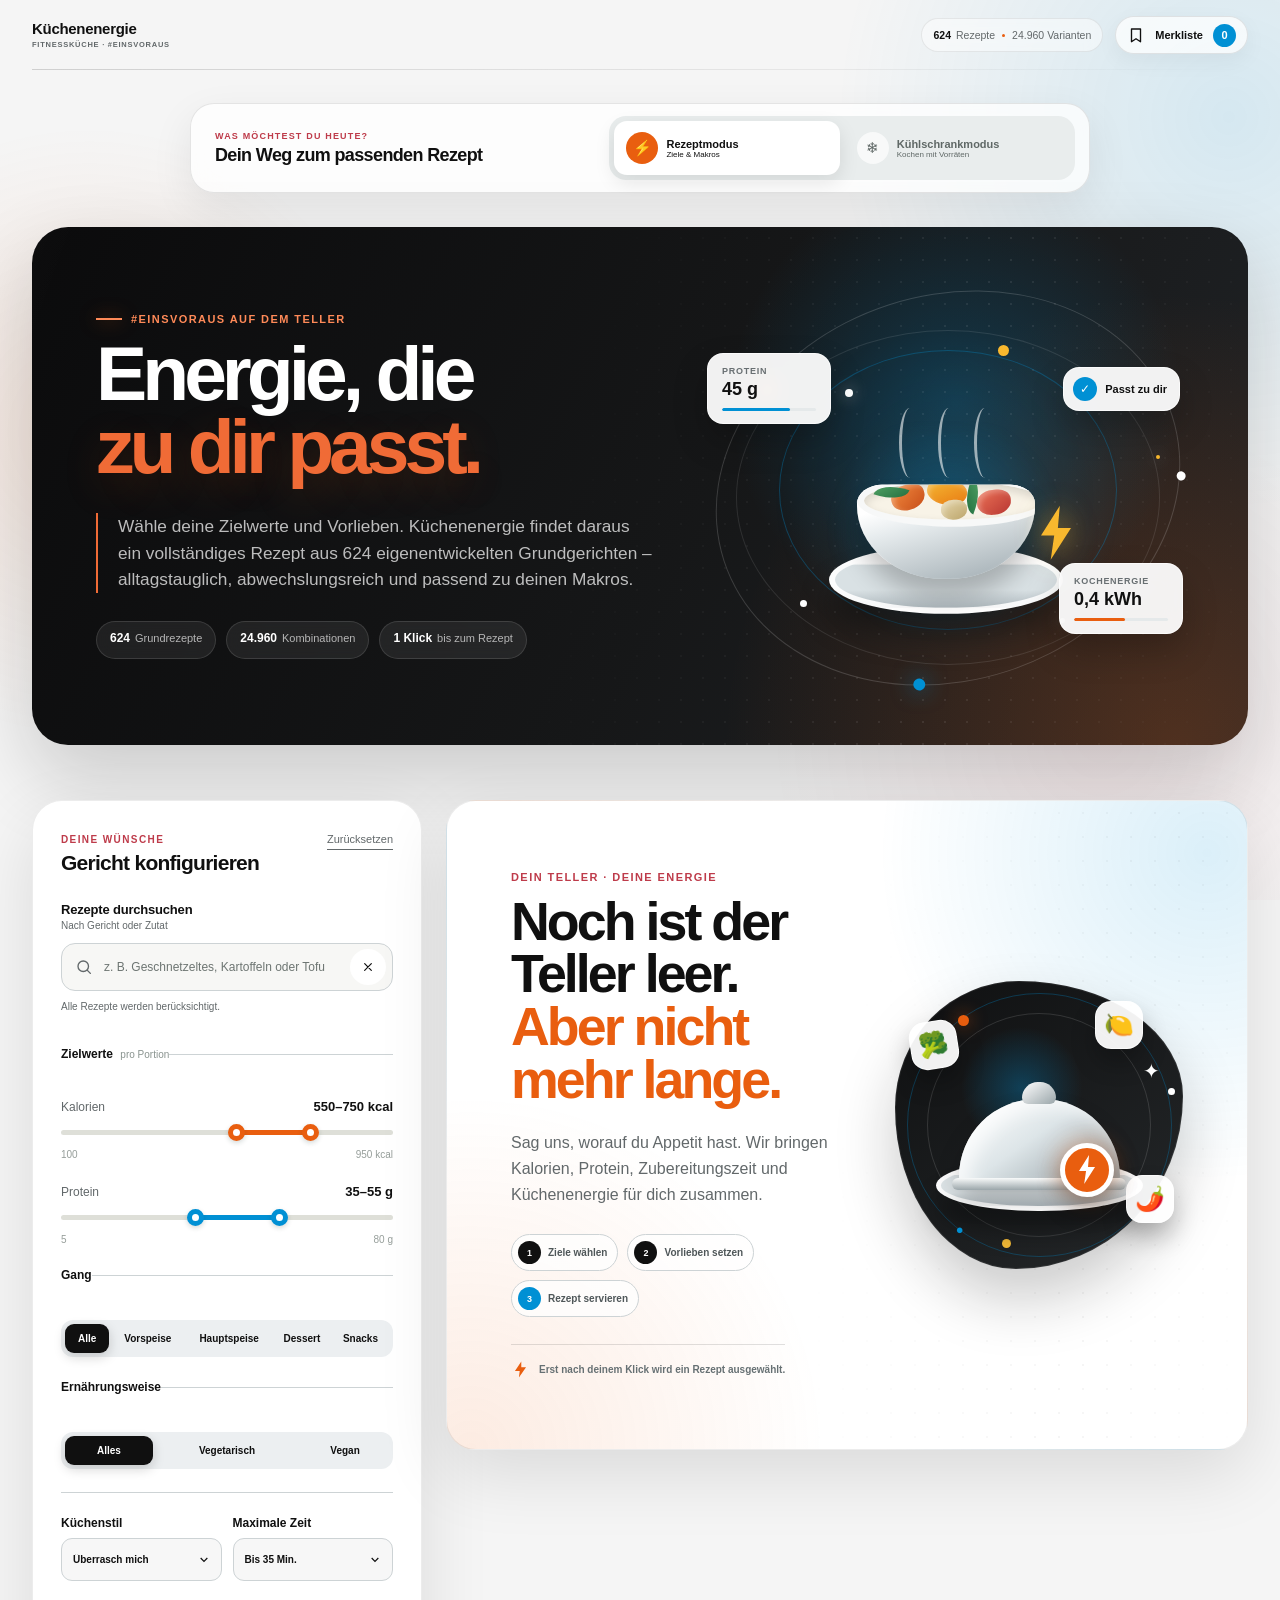
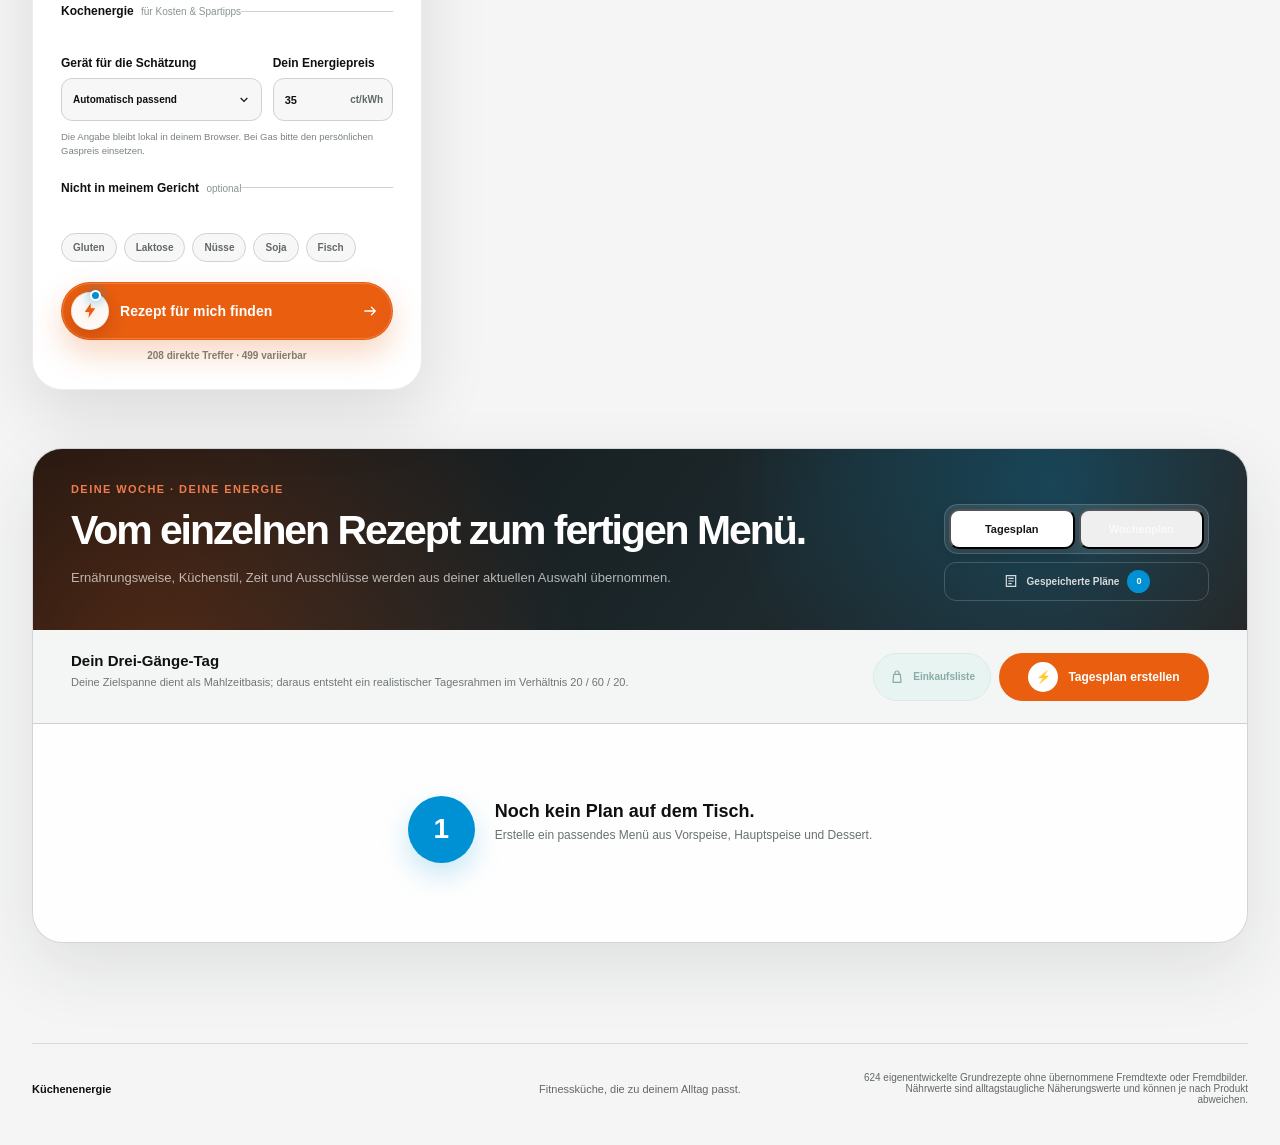
==== commit 8d53e409: "Kuehlschrankmodus und Einkaufslisten ergaenzen" ====
--- a/index.html
+++ b/index.html
@@ -33,6 +33,21 @@
     </header>
 
     <main id="top">
+      <section class="experience-mode" aria-labelledby="experience-mode-title">
+        <div>
+          <span class="mode-kicker">Was möchtest du heute?</span>
+          <h2 id="experience-mode-title">Dein Weg zum passenden Rezept</h2>
+        </div>
+        <div class="experience-mode-switch" role="group" aria-label="Küchenenergie-Modus wählen">
+          <button type="button" data-app-mode="planner" aria-pressed="true">
+            <span aria-hidden="true">⚡</span><strong>Rezeptmodus</strong><small>Ziele &amp; Makros</small>
+          </button>
+          <button type="button" data-app-mode="fridge" aria-pressed="false">
+            <span aria-hidden="true">❄</span><strong>Kühlschrankmodus</strong><small>Kochen mit Vorräten</small>
+          </button>
+        </div>
+      </section>
+
       <section class="intro hero-banner" aria-labelledby="page-title">
         <div class="hero-copy">
           <p class="eyebrow"><span></span> #einsvoraus auf dem Teller</p>
@@ -81,7 +96,40 @@
         </div>
       </section>
 
-      <div class="builder-layout">
+      <section class="fridge-section" id="fridge-mode-panel" aria-labelledby="fridge-title" hidden>
+        <div class="fridge-heading">
+          <div>
+            <p class="section-kicker">DEIN VORRAT · DEIN REZEPT</p>
+            <h1 id="fridge-title">Was gibt dein Kühlschrank her?</h1>
+            <p>Trage ein, was schon da ist. Küchenenergie zeigt dir passende Gerichte und was dafür eventuell noch fehlt.</p>
+          </div>
+          <span class="fridge-symbol" aria-hidden="true">❄</span>
+        </div>
+
+        <form class="fridge-search" id="fridge-form">
+          <label for="fridge-input">Vorhandene Zutaten</label>
+          <div class="fridge-search-box">
+            <svg viewBox="0 0 24 24" aria-hidden="true"><circle cx="11" cy="11" r="7"/><path d="m16.5 16.5 4 4"/></svg>
+            <input id="fridge-input" type="search" autocomplete="off" placeholder="z. B. Kartoffeln, Eier oder Paprika" />
+            <button type="submit">Hinzufügen</button>
+          </div>
+          <p>Mehrere Zutaten kannst du mit Komma trennen.</p>
+        </form>
+
+        <div class="fridge-selected" id="fridge-selected" aria-live="polite"></div>
+
+        <div class="fridge-common">
+          <div><strong>Typische Vorräte</strong><span>Einfach antippen</span></div>
+          <div class="fridge-common-chips" id="fridge-common-chips"></div>
+        </div>
+
+        <p class="sr-only" id="fridge-announcement" role="status" aria-live="polite" aria-atomic="true"></p>
+        <div class="fridge-results" id="fridge-results">
+          <div class="fridge-empty"><span aria-hidden="true">🥕</span><strong>Deine Zutaten machen den Anfang.</strong><p>Wähle oben typische Vorräte aus oder gib eigene Zutaten ein.</p></div>
+        </div>
+      </section>
+
+      <div class="builder-layout" id="builder-layout">
         <aside class="config-panel" aria-labelledby="config-title">
           <div class="panel-heading">
             <div>
@@ -518,6 +566,10 @@
             <p id="planner-mode-copy">Deine Zielspanne dient als Mahlzeitbasis; daraus entsteht ein realistischer Tagesrahmen im Verhältnis 20 / 60 / 20.</p>
           </div>
           <div class="planner-toolbar-actions">
+            <button class="button planner-shopping" id="create-shopping-list" type="button" disabled>
+              <svg viewBox="0 0 24 24" aria-hidden="true"><path d="M7 8h10l1 12H6L7 8Zm2 0V6a3 3 0 0 1 6 0v2" /></svg>
+              Einkaufsliste
+            </button>
             <button class="button planner-save" id="save-week-plan" type="button" hidden disabled>
               <svg viewBox="0 0 24 24" aria-hidden="true"><path d="M5 4h14v16H5zM8 4v6h8V4M8 17h8" /></svg>
               Wochenplan speichern
@@ -555,6 +607,21 @@
       <div class="saved-list" id="saved-list"></div>
     </dialog>
 
+    <dialog class="shopping-dialog" id="shopping-dialog" aria-labelledby="shopping-title">
+      <div class="dialog-heading">
+        <div><span class="step-label">Automatisch gebündelt</span><h2 id="shopping-title">Deine Einkaufsliste</h2><p id="shopping-source"></p></div>
+        <button class="icon-button" id="close-shopping-list" type="button" aria-label="Einkaufsliste schließen">
+          <svg viewBox="0 0 24 24" aria-hidden="true"><path d="m6 6 12 12M18 6 6 18" /></svg>
+        </button>
+      </div>
+      <label class="shopping-people" for="shopping-people"><span>Für</span><select id="shopping-people"><option value="1">1 Person</option><option value="2">2 Personen</option><option value="3">3 Personen</option><option value="4">4 Personen</option><option value="5">5 Personen</option><option value="6">6 Personen</option></select></label>
+      <div class="shopping-list" id="shopping-list"></div>
+      <div class="shopping-actions">
+        <button class="button button-secondary" id="copy-shopping-list" type="button">Liste kopieren</button>
+        <button class="button button-dark" id="print-shopping-list" type="button">Liste drucken</button>
+      </div>
+    </dialog>
+
     <div class="toast" id="toast" role="status" aria-live="polite"></div>
 
     <script src="recipe-catalog.js"></script>
@@ -563,6 +630,7 @@
     <script src="recipe-visuals.js"></script>
     <script src="nutrition-engine.js"></script>
     <script src="energy-engine.js"></script>
+    <script src="shopping-list.js"></script>
     <script src="pdf-export.js"></script>
     <script src="app.js"></script>
   </body>
--- a/styles.css
+++ b/styles.css
@@ -2691,10 +2691,6 @@
 .plan-card-actions { display: flex; flex-wrap: wrap; gap: 7px; }
 .plan-card-actions button { min-height: 33px; padding: 0 10px; border: 1px solid var(--line); border-radius: 999px; font-size: 9px; font-weight: 800; }
 .plan-card-actions button:first-child { color: var(--paper); background: var(--ink); border-color: var(--ink); }
-.plan-allergen-panel { margin-top: 10px; padding-top: 10px; border-top: 1px solid var(--line); color: #6d7673; font-size: 9px; line-height: 1.5; }
-.plan-allergen-panel[hidden] { display: none; }
-.plan-allergen-panel strong { color: var(--ink); }
-
 .week-overview { overflow: hidden; border: 1px solid var(--line); border-radius: 17px; background: var(--paper); }
 .week-overview-head,
 .week-overview-row { display: grid; grid-template-columns: 155px repeat(3, minmax(0, 1fr)); }
@@ -2708,13 +2704,10 @@
 .week-day-label small { display: block; margin-top: 3px; color: #7a817f; font-size: 8px; line-height: 1.45; }
 .week-course-cell { position: relative; min-width: 0; padding: 11px 12px; border-left: 1px solid var(--line); }
 .week-course-label { display: block; margin-bottom: 5px; color: var(--orange-dark); font-size: 7px; font-weight: 900; letter-spacing: .08em; text-transform: uppercase; }
-.week-course-actions { display: grid; grid-template-columns: minmax(0, 1fr) 25px; gap: 6px; align-items: start; }
+.week-course-actions { display: block; }
 .week-recipe-link { min-width: 0; min-height: 31px; overflow: hidden; padding: 0; color: var(--ink); background: transparent; border: 0; text-align: left; font-size: 10px; font-weight: 800; line-height: 1.25; display: -webkit-box; -webkit-box-orient: vertical; -webkit-line-clamp: 2; }
 .week-recipe-link:hover { color: var(--blue); }
-.week-allergen-toggle { width: 25px; height: 25px; padding: 0; display: grid; place-items: center; color: var(--orange-dark); background: #fff1e9; border: 0; border-radius: 50%; font-family: Georgia, serif; font-size: 11px; font-weight: 700; }
-.week-allergen-toggle[aria-expanded="true"] { color: var(--paper); background: var(--orange); }
 .week-course-cell > small { display: block; margin-top: 5px; color: #7a817f; font-size: 7.5px; }
-.week-course-cell .plan-allergen-panel { margin-top: 7px; padding-top: 7px; }
 
 .saved-plans-main {
   width: min(1180px, calc(100% - 64px));
@@ -2805,11 +2798,12 @@
 .saved-week-meta span { padding: 6px 8px; color: #596360; background: #eef2f2; border-radius: 8px; font-size: 8px; font-weight: 700; }
 
 .saved-week-details { border-top: 1px solid var(--line); }
-.saved-week-details > summary { min-height: 48px; display: flex; align-items: center; justify-content: space-between; padding: 0 21px; color: var(--ink); background: #f4f6f6; cursor: pointer; list-style: none; font-size: 10px; font-weight: 900; }
-.saved-week-details > summary::-webkit-details-marker { display: none; }
-.saved-week-details > summary::after { content: "+"; width: 25px; height: 25px; display: grid; place-items: center; color: var(--paper); background: var(--blue); border-radius: 50%; font-size: 15px; }
-.saved-week-details[open] > summary::after { content: "−"; }
+.saved-week-toggle { width: 100%; min-height: 48px; display: flex; align-items: center; justify-content: space-between; padding: 0 21px; color: var(--ink); background: #f4f6f6; border: 0; font-size: 10px; font-weight: 900; text-align: left; }
+.saved-week-toggle:hover { background: #edf1f2; }
+.saved-week-toggle i { width: 25px; height: 25px; display: grid; place-items: center; color: var(--paper); background: var(--blue); border-radius: 50%; font-size: 15px; font-style: normal; }
+.saved-week-toggle[aria-expanded="true"] i { background: var(--orange); }
 .saved-week-days { display: grid; gap: 9px; padding: 14px; background: #f4f6f6; }
+.saved-week-days[hidden] { display: none; }
 .saved-plan-day { overflow: hidden; background: var(--paper); border: 1px solid var(--line); border-radius: 14px; }
 .saved-plan-day-header { display: flex; align-items: center; justify-content: space-between; gap: 14px; padding: 10px 13px; background: #fafafa; border-bottom: 1px solid var(--line); }
 .saved-plan-day-header strong { font-size: 11px; }
@@ -2820,9 +2814,9 @@
 .saved-plan-meal > small { color: var(--orange-dark); font-size: 7px; font-weight: 900; letter-spacing: .09em; text-transform: uppercase; }
 .saved-plan-meal h4 { margin: 5px 0 7px; font-size: 11px; line-height: 1.25; letter-spacing: -.02em; }
 .saved-plan-meal > p { margin: 0; color: #747c7a; font-size: 8px; line-height: 1.45; }
-.saved-plan-allergen-button { min-height: 24px; margin-top: 6px; padding: 0; color: var(--blue); background: transparent; border: 0; font-size: 8px; font-weight: 800; }
-.saved-plan-allergen-panel { margin-top: 7px; padding: 7px; color: #6e7774; background: #f2f5f5; border-radius: 8px; font-size: 8px; line-height: 1.45; }
-.saved-plan-allergen-panel[hidden] { display: none; }
+.saved-plan-recipe-link { min-height: 29px; display: inline-flex; gap: 6px; align-items: center; margin-top: 9px; padding: 0 10px; color: var(--paper); background: var(--ink); border-radius: 999px; font-size: 8px; font-weight: 800; text-decoration: none; }
+.saved-plan-recipe-link:hover { background: var(--blue); }
+.saved-plan-recipe-link span { font-size: 12px; }
 
 .saved-plans-empty { min-height: 250px; display: grid; place-items: center; padding: 35px; background: rgba(255, 255, 255, .78); border: 1px dashed #bac2c4; border-radius: 20px; text-align: center; }
 .saved-plans-empty span { width: 58px; height: 58px; display: grid; place-items: center; margin: 0 auto 15px; color: var(--paper); background: var(--blue); border-radius: 50%; font-size: 23px; font-weight: 900; }
@@ -2972,6 +2966,233 @@
   opacity: 1;
   transform: translateY(0);
 }
+
+/* Zwei klare Einstiege: Makroplanung oder Kochen mit vorhandenen Zutaten. */
+.experience-mode {
+  width: min(900px, 100%);
+  min-height: 82px;
+  display: grid;
+  grid-template-columns: minmax(220px, 1fr) minmax(420px, 1.25fr);
+  gap: 22px;
+  align-items: center;
+  margin: -37px auto 34px;
+  padding: 12px 14px 12px 24px;
+  background: rgba(255, 255, 255, .76);
+  border: 1px solid rgba(16, 16, 16, .1);
+  border-radius: 24px;
+  box-shadow: 0 15px 42px rgba(16, 16, 16, .08);
+  backdrop-filter: blur(16px);
+  transition: background 280ms ease, border-color 280ms ease, box-shadow 280ms ease;
+}
+
+.mode-kicker {
+  display: block;
+  color: var(--orange-dark);
+  font-size: 9px;
+  font-weight: 900;
+  letter-spacing: .13em;
+  text-transform: uppercase;
+}
+
+.experience-mode h2 {
+  margin: 4px 0 0;
+  font-size: 18px;
+  letter-spacing: -.035em;
+}
+
+.experience-mode-switch {
+  display: grid;
+  grid-template-columns: 1fr 1fr;
+  gap: 5px;
+  padding: 5px;
+  background: #e9eded;
+  border-radius: 17px;
+}
+
+.experience-mode-switch button {
+  min-width: 0;
+  min-height: 54px;
+  display: grid;
+  grid-template-columns: 32px 1fr;
+  grid-template-rows: auto auto;
+  column-gap: 8px;
+  align-items: center;
+  padding: 7px 12px;
+  color: #5f6866;
+  background: transparent;
+  border: 0;
+  border-radius: 13px;
+  text-align: left;
+  transition: color 180ms ease, background 180ms ease, box-shadow 180ms ease, transform 180ms ease;
+}
+
+.experience-mode-switch button > span {
+  grid-row: 1 / 3;
+  width: 32px;
+  height: 32px;
+  display: grid;
+  place-items: center;
+  background: rgba(255, 255, 255, .66);
+  border-radius: 50%;
+  font-size: 15px;
+}
+
+.experience-mode-switch strong { align-self: end; color: inherit; font-size: 11px; }
+.experience-mode-switch small { align-self: start; font-size: 8px; }
+.experience-mode-switch button:hover { color: var(--ink); transform: translateY(-1px); }
+.experience-mode-switch button[aria-pressed="true"] { color: var(--ink); background: var(--paper); box-shadow: 0 7px 20px rgba(16, 16, 16, .1); }
+.experience-mode-switch button[aria-pressed="true"] > span { color: var(--paper); background: var(--orange); }
+
+.fridge-section[hidden] { display: none; }
+
+.fridge-section {
+  position: relative;
+  overflow: hidden;
+  margin-bottom: 28px;
+  padding: clamp(28px, 4vw, 52px);
+  color: #f6fffc;
+  background:
+    radial-gradient(circle at 92% 8%, rgba(121, 224, 201, .23), transparent 25%),
+    radial-gradient(circle at 7% 120%, rgba(0, 144, 212, .22), transparent 33%),
+    linear-gradient(125deg, #073b3a, #0b5d56 58%, #0c7770);
+  border: 1px solid rgba(255, 255, 255, .15);
+  border-radius: 34px;
+  box-shadow: 0 30px 75px rgba(3, 72, 65, .22);
+}
+
+.fridge-section::after {
+  position: absolute;
+  z-index: 0;
+  inset: 0;
+  content: "";
+  opacity: .12;
+  background-image: radial-gradient(circle, #fff 1px, transparent 1.5px);
+  background-size: 25px 25px;
+  -webkit-mask-image: linear-gradient(115deg, transparent, #000 70%, transparent);
+  mask-image: linear-gradient(115deg, transparent, #000 70%, transparent);
+  pointer-events: none;
+}
+
+.fridge-section > * { position: relative; z-index: 1; }
+.fridge-heading { display: flex; justify-content: space-between; gap: 24px; align-items: flex-start; }
+.fridge-heading .section-kicker { color: #9ce9d7; }
+.fridge-heading h1 { max-width: 760px; margin: 7px 0 12px; color: #fff; font-size: clamp(34px, 5vw, 62px); line-height: .97; letter-spacing: -.055em; }
+.fridge-heading p:not(.section-kicker) { max-width: 700px; margin: 0; color: rgba(255, 255, 255, .72); font-size: 13px; line-height: 1.6; }
+.fridge-symbol { width: 65px; height: 65px; display: grid; place-items: center; flex: 0 0 auto; color: #073b3a; background: #bff3e7; border: 1px solid rgba(255, 255, 255, .42); border-radius: 21px; box-shadow: 0 15px 35px rgba(0, 0, 0, .16); font-size: 29px; }
+
+.fridge-search { max-width: 900px; margin-top: 29px; }
+.fridge-search > label { display: block; margin-bottom: 8px; color: #fff; font-size: 11px; font-weight: 900; }
+.fridge-search > p { margin: 7px 0 0; color: rgba(255, 255, 255, .57); font-size: 9px; }
+.fridge-search-box { min-height: 64px; display: grid; grid-template-columns: 24px minmax(0, 1fr) auto; gap: 11px; align-items: center; padding: 6px 7px 6px 18px; background: #fff; border: 1px solid rgba(255, 255, 255, .5); border-radius: 18px; box-shadow: 0 13px 35px rgba(0, 0, 0, .15); }
+.fridge-search-box svg { width: 21px; fill: none; stroke: #66716e; stroke-width: 1.8; stroke-linecap: round; }
+.fridge-search-box input { width: 100%; min-width: 0; padding: 0; color: var(--ink); background: transparent; border: 0; outline: 0; font-size: 14px; }
+.fridge-search-box button { min-height: 49px; padding: 0 22px; color: #073b3a; background: #bff3e7; border: 0; border-radius: 13px; font-size: 10px; font-weight: 900; }
+.fridge-search-box button:hover { background: #9ce9d7; }
+
+.fridge-selected { min-height: 35px; display: flex; flex-wrap: wrap; gap: 7px; align-items: center; margin-top: 15px; }
+.fridge-selected > span { margin-right: 4px; color: rgba(255, 255, 255, .68); font-size: 9px; font-weight: 800; }
+.fridge-selected > p { margin: 0; color: rgba(255, 255, 255, .52); font-size: 10px; }
+.fridge-selected button { min-height: 32px; display: inline-flex; gap: 8px; align-items: center; padding: 0 8px 0 12px; color: #fff; background: rgba(255, 255, 255, .12); border: 1px solid rgba(255, 255, 255, .2); border-radius: 999px; font-size: 9px; font-weight: 800; }
+.fridge-selected button i { width: 18px; height: 18px; display: grid; place-items: center; color: #073b3a; background: #bff3e7; border-radius: 50%; font-size: 13px; font-style: normal; }
+
+.fridge-common { margin-top: 23px; padding-top: 19px; border-top: 1px solid rgba(255, 255, 255, .13); }
+.fridge-common > div:first-child { display: flex; gap: 8px; align-items: baseline; margin-bottom: 10px; }
+.fridge-common strong { font-size: 11px; }
+.fridge-common > div:first-child span { color: rgba(255, 255, 255, .5); font-size: 9px; }
+.fridge-common-chips { display: flex; flex-wrap: wrap; gap: 7px; }
+.fridge-common-chips button { min-height: 34px; padding: 0 12px; color: rgba(255, 255, 255, .78); background: rgba(255, 255, 255, .07); border: 1px solid rgba(255, 255, 255, .17); border-radius: 999px; font-size: 9px; font-weight: 800; }
+.fridge-common-chips button:hover { color: #fff; background: rgba(255, 255, 255, .12); }
+.fridge-common-chips button[aria-pressed="true"] { color: #073b3a; background: #bff3e7; border-color: #bff3e7; }
+
+.fridge-results { display: grid; grid-template-columns: repeat(3, minmax(0, 1fr)); gap: 12px; margin-top: 27px; }
+.fridge-empty { grid-column: 1 / -1; min-height: 150px; display: grid; place-items: center; align-content: center; padding: 25px; color: rgba(255, 255, 255, .68); background: rgba(0, 0, 0, .14); border: 1px dashed rgba(255, 255, 255, .22); border-radius: 20px; text-align: center; }
+.fridge-empty > span { margin-bottom: 8px; font-size: 31px; }
+.fridge-empty strong { color: #fff; font-size: 15px; }
+.fridge-empty p { margin: 5px 0 0; font-size: 10px; }
+.fridge-result-card { min-width: 0; display: flex; flex-direction: column; padding: 18px; color: var(--ink); background: rgba(255, 255, 255, .95); border: 1px solid rgba(255, 255, 255, .5); border-radius: 18px; box-shadow: 0 12px 30px rgba(0, 0, 0, .1); }
+.fridge-result-top { display: flex; justify-content: space-between; gap: 10px; color: #39726b; font-size: 8px; font-weight: 900; letter-spacing: .08em; text-transform: uppercase; }
+.fridge-result-card h2 { margin: 13px 0 7px; font-size: 17px; line-height: 1.08; letter-spacing: -.035em; }
+.fridge-result-card > p { margin: 0 0 13px; color: #68716f; font-size: 9px; line-height: 1.5; }
+.fridge-match { display: flex; flex-wrap: wrap; gap: 5px; margin-top: auto; }
+.fridge-match strong, .fridge-match span { padding: 5px 7px; border-radius: 7px; font-size: 8px; }
+.fridge-match strong { color: #075148; background: #ccefe7; }
+.fridge-match span { color: #52625f; background: #edf2f1; }
+.fridge-result-card > small { min-height: 28px; margin: 9px 0; color: #7c8582; font-size: 8px; line-height: 1.45; }
+.fridge-result-card > button { min-height: 37px; display: flex; justify-content: space-between; align-items: center; padding: 0 12px; color: #fff; background: #075148; border: 0; border-radius: 999px; font-size: 9px; font-weight: 900; }
+.fridge-result-card > button:hover { background: #087466; }
+
+body,
+.noise,
+.site-header::after { transition: background 320ms ease, color 320ms ease; }
+
+body.fridge-mode {
+  --cream: #eaf6f2;
+  --orange: #008f7a;
+  --orange-dark: #087466;
+  --lime: #d6f1e9;
+  --blue: #168eae;
+  background: #eaf6f2;
+}
+
+body.fridge-mode .noise {
+  background:
+    radial-gradient(circle at 94% 12%, rgba(22, 142, 174, .2), transparent 28%),
+    radial-gradient(circle at 5% 52%, rgba(0, 143, 122, .17), transparent 27%),
+    radial-gradient(circle at 84% 88%, rgba(93, 198, 174, .14), transparent 25%);
+}
+
+body.fridge-mode .experience-mode { background: rgba(240, 255, 250, .83); border-color: rgba(0, 105, 94, .18); box-shadow: 0 17px 44px rgba(3, 96, 84, .11); }
+body.fridge-mode .experience-mode-switch { background: #d6ebe5; }
+body.fridge-mode .hero-banner,
+body.fridge-mode .planner-section { display: none; }
+body.fridge-mode .builder-layout { display: none; }
+body.fridge-mode .builder-layout.has-fridge-recipe { display: grid; grid-template-columns: 1fr; margin-top: 28px; }
+body.fridge-mode .builder-layout.has-fridge-recipe .config-panel { display: none; }
+body.fridge-mode .builder-layout.has-fridge-recipe .result-area { width: 100%; }
+
+.planner-shopping { min-height: 48px; gap: 8px; padding: 0 15px; color: #075148; background: #d9f1eb; border: 1px solid #b8ded5; border-radius: 999px; font-size: 10px; font-weight: 900; }
+.planner-shopping svg { width: 16px; fill: none; stroke: currentColor; stroke-width: 1.8; stroke-linejoin: round; }
+.planner-shopping:hover:not(:disabled) { color: #fff; background: #087466; border-color: #087466; }
+.planner-shopping:disabled { opacity: .45; cursor: not-allowed; }
+
+.shopping-dialog {
+  width: min(760px, calc(100% - 32px));
+  max-height: min(820px, calc(100vh - 36px));
+  padding: 28px;
+  overflow: auto;
+  color: var(--ink);
+  background: #f8faf9;
+  border: 0;
+  border-radius: 26px;
+  box-shadow: 0 35px 100px rgba(8, 36, 31, .32);
+}
+
+.shopping-dialog::backdrop { background: rgba(6, 27, 24, .67); backdrop-filter: blur(5px); }
+.shopping-dialog .dialog-heading { margin-bottom: 15px; }
+.shopping-dialog .dialog-heading p { margin: 5px 0 0; color: #68716f; font-size: 10px; }
+.shopping-people { width: fit-content; display: flex; gap: 9px; align-items: center; margin: 0 0 18px auto; color: #65706d; font-size: 10px; font-weight: 800; }
+.shopping-people select { min-height: 39px; padding: 0 34px 0 12px; color: var(--ink); background: #fff; border: 1px solid var(--line); border-radius: 11px; font-size: 10px; font-weight: 800; }
+.shopping-list { display: grid; grid-template-columns: repeat(2, minmax(0, 1fr)); gap: 11px; }
+.shopping-group { padding: 16px; background: #fff; border: 1px solid var(--line); border-radius: 16px; }
+.shopping-group h3 { margin: 0 0 10px; color: #087466; font-size: 11px; letter-spacing: .02em; }
+.shopping-group ul { display: grid; gap: 2px; margin: 0; padding: 0; list-style: none; }
+.shopping-group li { position: relative; }
+.shopping-group input { position: absolute; opacity: 0; pointer-events: none; }
+.shopping-group label { min-height: 34px; display: grid; grid-template-columns: 78px 1fr; gap: 8px; align-items: center; padding: 5px 7px 5px 31px; border-radius: 9px; font-size: 9px; }
+.shopping-group label::before { position: absolute; left: 8px; width: 15px; height: 15px; display: grid; place-items: center; content: ""; border: 1px solid #a9b2b0; border-radius: 5px; }
+.shopping-group label:hover { background: #f0f6f4; }
+.shopping-group label strong { font-size: 8.5px; }
+.shopping-group label span { min-width: 0; }
+.shopping-group input:focus-visible + label { outline: 3px solid rgba(0, 143, 122, .25); }
+.shopping-group input:checked + label { color: #89918f; text-decoration: line-through; }
+.shopping-group input:checked + label::before { content: "✓"; color: #fff; background: #087466; border-color: #087466; font-size: 10px; text-decoration: none; }
+.shopping-empty { grid-column: 1 / -1; padding: 35px; color: #6a7471; background: #fff; border: 1px dashed var(--line); border-radius: 16px; text-align: center; }
+.shopping-actions { display: flex; justify-content: flex-end; gap: 8px; margin-top: 18px; }
+.shopping-actions .button { min-height: 43px; font-size: 10px; }
+
+.saved-week-card-actions button.saved-week-shopping { color: #075148; background: #d9f1eb; border-color: #b8ded5; }
+.saved-week-card-actions button.saved-week-print { color: var(--paper); background: var(--ink); border-color: var(--ink); }
+.saved-week-card-actions .saved-week-delete:hover { color: var(--orange-dark); border-color: var(--orange-dark); }
 
 @media (max-width: 1120px) {
   .hero-banner { padding: 50px; }
@@ -3011,6 +3232,9 @@
   .hero-data-match { right: -3px; min-width: 0; }
   .hero-data-match strong { font-size: 9px; }
   .intro-copy { max-width: 600px; }
+  .experience-mode { grid-template-columns: 1fr; width: min(100%, 650px); margin-top: -20px; padding: 17px; }
+  .experience-mode > div:first-child { text-align: center; }
+  .fridge-results { grid-template-columns: repeat(2, minmax(0, 1fr)); }
   .builder-layout { grid-template-columns: 1fr; }
   .planner-heading { grid-template-columns: 1fr; align-items: start; }
   .planner-heading-actions { width: min(100%, 330px); min-width: 0; }
@@ -3044,6 +3268,16 @@
   .header-note { display: none; }
   .site-header .saved-trigger { min-height: 36px; padding: 0 9px; }
   main { width: calc(100% - 20px); padding: 40px 0 70px; }
+  .experience-mode { gap: 13px; margin: -19px auto 25px; padding: 14px; border-radius: 20px; }
+  .experience-mode h2 { font-size: 16px; }
+  .experience-mode-switch { grid-template-columns: 1fr; }
+  .experience-mode-switch button { min-height: 50px; }
+  .fridge-section { padding: 27px 18px; border-radius: 24px; }
+  .fridge-heading h1 { font-size: 38px; }
+  .fridge-symbol { width: 49px; height: 49px; border-radius: 16px; font-size: 22px; }
+  .fridge-search-box { grid-template-columns: 21px minmax(0, 1fr); padding: 9px 11px; }
+  .fridge-search-box button { grid-column: 1 / -1; width: 100%; min-height: 43px; }
+  .fridge-results { grid-template-columns: 1fr; }
   .intro { margin-bottom: 36px; }
   .hero-banner { min-height: 0; padding: 31px 23px 22px; border-radius: 27px; }
   .hero-banner .eyebrow { font-size: 9px; }
@@ -3129,7 +3363,7 @@
   .planner-heading-actions, .planner-switch, .planner-library-link { width: 100%; }
   .planner-toolbar { display: grid; padding: 18px 20px; }
   .planner-toolbar-actions { width: 100%; display: grid; }
-  .planner-save, .planner-generate { width: 100%; min-width: 0; }
+  .planner-shopping, .planner-save, .planner-generate { width: 100%; min-width: 0; }
   .planner-result { padding: 20px; }
   .planner-empty { align-items: flex-start; }
   .planner-empty > span { flex: 0 0 52px; width: 52px; height: 52px; font-size: 21px; }
@@ -3139,9 +3373,7 @@
   .week-course-cell { padding: 10px; border-top: 1px solid var(--line); border-left: 0; }
   .week-course-cell + .week-course-cell { border-left: 1px solid var(--line); }
   .week-course-cell > small { display: none; }
-  .week-course-actions { grid-template-columns: minmax(0, 1fr) 26px; gap: 4px; }
   .week-recipe-link { font-size: 9px; -webkit-line-clamp: 3; }
-  .week-allergen-toggle { width: 26px; height: 26px; }
   .saved-plans-main { width: calc(100% - 20px); padding: 40px 0 70px; }
   .saved-plans-hero { grid-template-columns: 1fr; gap: 24px; padding: 31px 23px; border-radius: 23px; }
   .saved-plans-count { min-width: 0; display: flex; gap: 9px; align-items: baseline; justify-content: center; padding: 13px; }
@@ -3151,6 +3383,7 @@
   .saved-plans-toolbar > p { margin-top: 8px; text-align: left; }
   .saved-week-card-header { grid-template-columns: 1fr; gap: 13px; padding: 17px; }
   .saved-week-card-actions { display: grid; grid-template-columns: 1fr 1fr; }
+  .saved-week-card-actions .saved-week-shopping { grid-column: 1 / -1; }
   .saved-week-meta { padding: 0 17px 15px; }
   .saved-plan-meals { grid-template-columns: 1fr; }
   .saved-plan-meal + .saved-plan-meal { border-top: 1px solid var(--line); border-left: 0; }
@@ -3158,6 +3391,11 @@
   footer p { margin: 8px 0; text-align: center; }
   footer small { display: block; text-align: center; }
   .saved-dialog { padding: 22px 17px; border-radius: 23px; }
+  .shopping-dialog { padding: 21px 16px; border-radius: 22px; }
+  .shopping-list { grid-template-columns: 1fr; }
+  .shopping-people { width: 100%; justify-content: space-between; }
+  .shopping-actions { display: grid; grid-template-columns: 1fr; }
+  .shopping-actions .button { width: 100%; }
 }
 
 @media (max-width: 360px) {
@@ -3237,7 +3475,7 @@
 
 @media print {
   body { background: white; }
-  .noise, .site-header, .intro, .config-panel, .result-actions, footer, .visual-save, .toast { display: none !important; }
+  .noise, .site-header, .intro, .experience-mode, .fridge-section, .planner-section, .config-panel, .result-actions, footer, .visual-save, .toast { display: none !important; }
   main { width: 100%; padding: 0; }
   .builder-layout { display: block; }
   .recipe-card { box-shadow: none; border: 0; }
@@ -3252,9 +3490,16 @@
   .saved-plans-page .saved-week-card:not(.is-printing) { display: none !important; }
   .saved-plans-page .saved-week-card { border: 0; box-shadow: none; }
   .saved-plans-page .saved-week-card-actions,
-  .saved-plans-page .saved-week-details > summary,
-  .saved-plans-page .saved-plan-allergen-button { display: none !important; }
+  .saved-plans-page .saved-week-toggle,
+  .saved-plans-page .saved-plan-recipe-link { display: none !important; }
   .saved-plans-page .saved-week-days { padding: 0; background: white; }
   .saved-plans-page .saved-plan-day { break-inside: avoid; }
-  .saved-plans-page .saved-plan-allergen-panel[hidden] { display: block !important; }
-}
+  body.printing-shopping > *:not(.shopping-dialog) { display: none !important; }
+  body.printing-shopping .shopping-dialog { position: static; width: 100%; max-height: none; display: block !important; padding: 0; overflow: visible; border-radius: 0; box-shadow: none; }
+  body.printing-shopping .shopping-dialog::backdrop { display: none; }
+  body.printing-shopping .shopping-dialog .icon-button,
+  body.printing-shopping .shopping-people,
+  body.printing-shopping .shopping-actions { display: none !important; }
+  body.printing-shopping .shopping-list { grid-template-columns: 1fr 1fr; }
+  body.printing-shopping .shopping-group { break-inside: avoid; }
+}
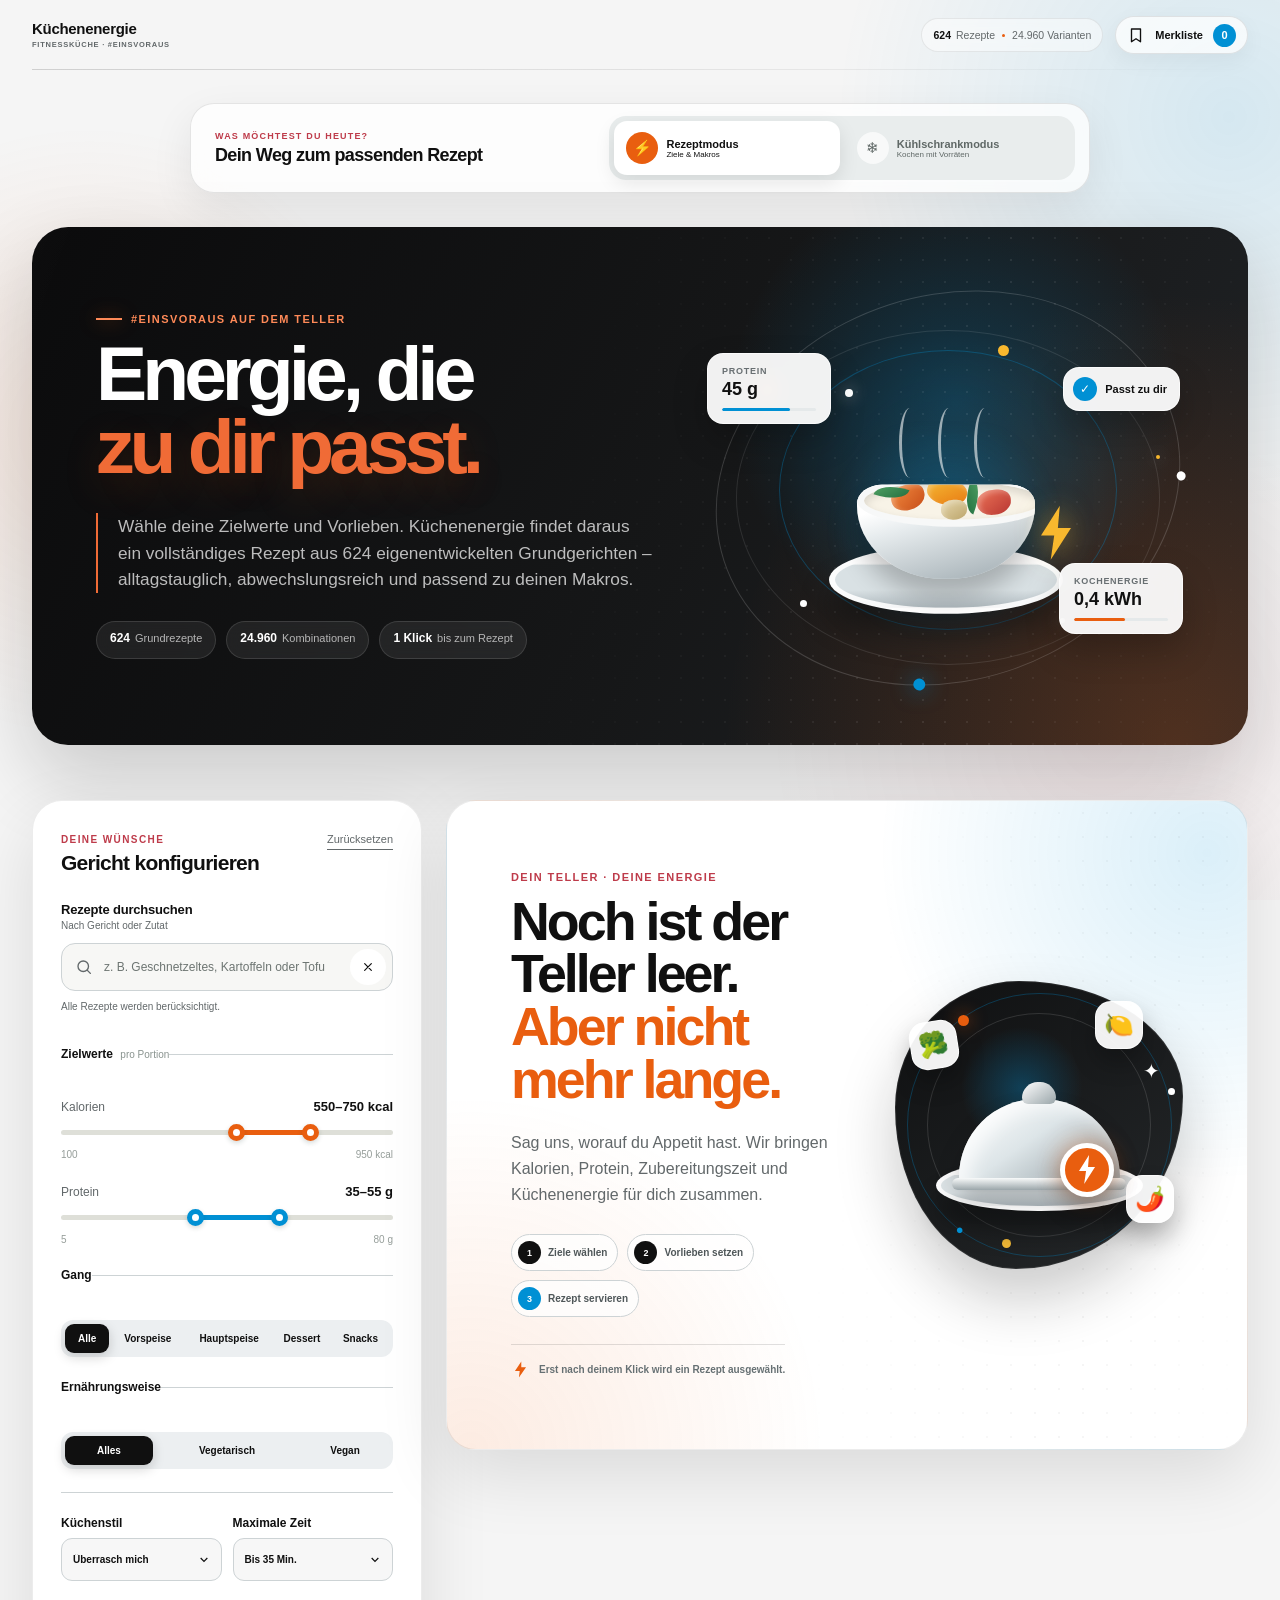
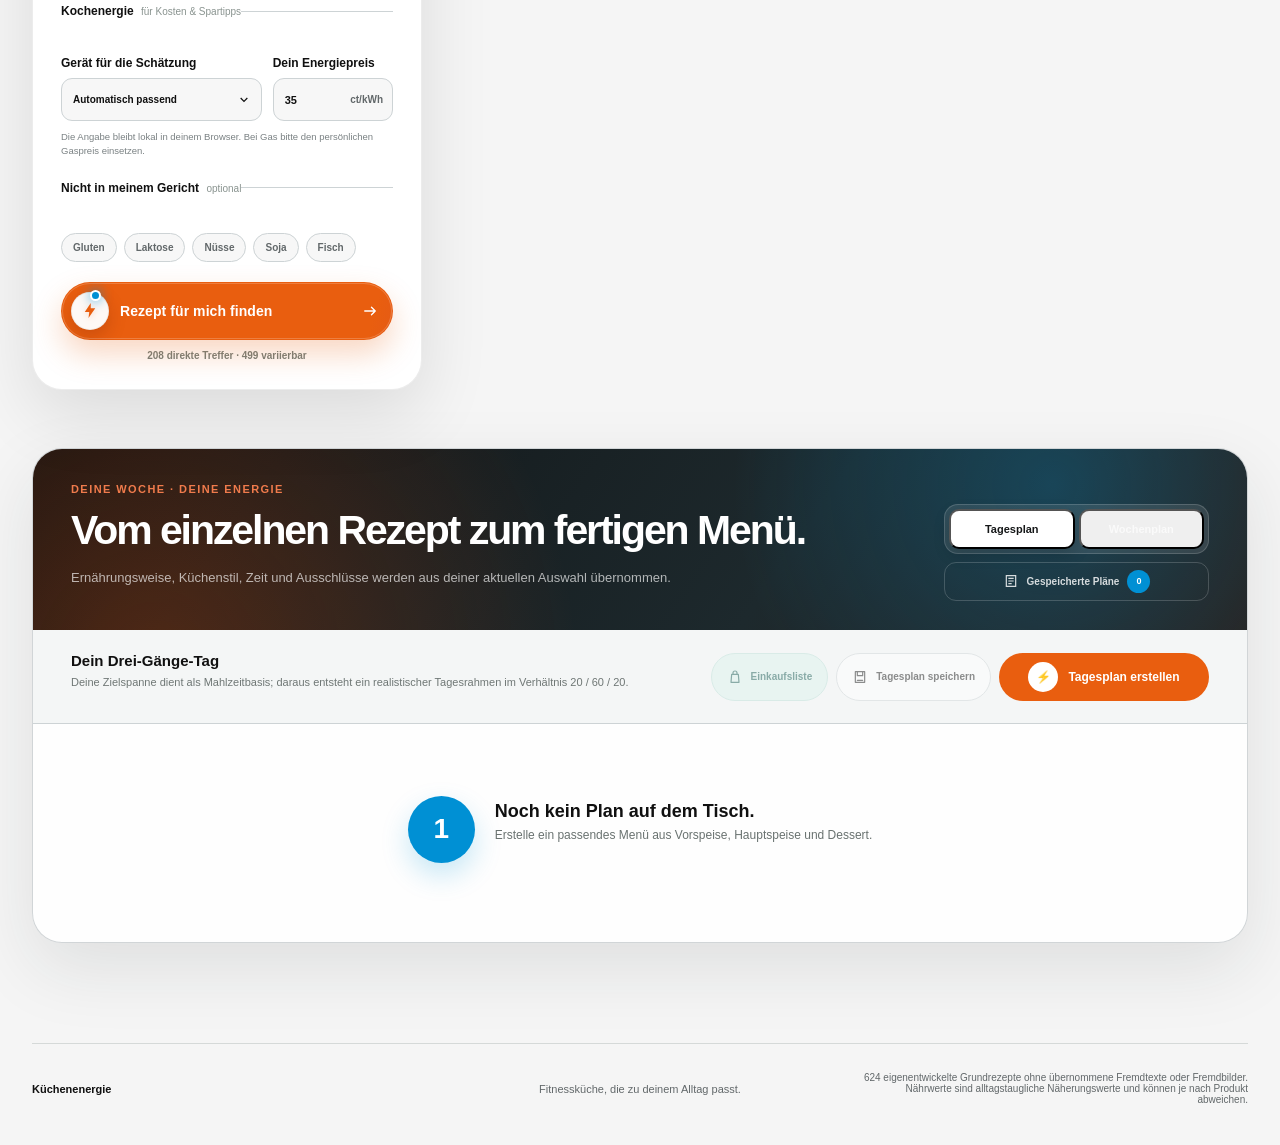
==== commit 614cbebb: "Tages- und Wochenplaene in Merkliste buendeln" ====
--- a/index.html
+++ b/index.html
@@ -570,9 +570,9 @@
               <svg viewBox="0 0 24 24" aria-hidden="true"><path d="M7 8h10l1 12H6L7 8Zm2 0V6a3 3 0 0 1 6 0v2" /></svg>
               Einkaufsliste
             </button>
-            <button class="button planner-save" id="save-week-plan" type="button" hidden disabled>
+            <button class="button planner-save" id="save-plan" type="button" disabled>
               <svg viewBox="0 0 24 24" aria-hidden="true"><path d="M5 4h14v16H5zM8 4v6h8V4M8 17h8" /></svg>
-              Wochenplan speichern
+              <span id="save-plan-label">Tagesplan speichern</span>
             </button>
             <button class="button planner-generate" id="generate-plan" type="button">
               <span aria-hidden="true">⚡</span>
@@ -597,9 +597,9 @@
       <small>624 eigenentwickelte Grundrezepte ohne übernommene Fremdtexte oder Fremdbilder. Nährwerte sind alltagstaugliche Näherungswerte und können je nach Produkt abweichen.</small>
     </footer>
 
-    <dialog class="saved-dialog" id="saved-dialog">
+    <dialog class="saved-dialog" id="saved-dialog" aria-labelledby="saved-title">
       <div class="dialog-heading">
-        <div><span class="step-label">Für später</span><h2>Deine Merkliste</h2></div>
+        <div><span class="step-label">Für später</span><h2 id="saved-title">Deine Merkliste</h2><p>Rezepte und Pläne an einem Ort.</p></div>
         <button class="icon-button" id="close-saved" type="button" aria-label="Merkliste schließen">
           <svg viewBox="0 0 24 24" aria-hidden="true"><path d="m6 6 12 12M18 6 6 18" /></svg>
         </button>
--- a/styles.css
+++ b/styles.css
@@ -2854,7 +2854,7 @@
 }
 
 .saved-dialog {
-  width: min(560px, calc(100% - 32px));
+  width: min(760px, calc(100% - 32px));
   max-height: min(720px, calc(100vh - 40px));
   padding: 28px;
   color: var(--ink);
@@ -2877,10 +2877,82 @@
   margin-bottom: 25px;
 }
 
+.saved-dialog .dialog-heading p {
+  margin: 5px 0 0;
+  color: var(--ink-soft);
+  font-size: 10px;
+}
+
 .saved-list {
   display: grid;
-  gap: 10px;
-}
+  gap: 18px;
+}
+
+.saved-collection-section {
+  display: grid;
+  gap: 9px;
+}
+
+.saved-collection-section + .saved-collection-section {
+  padding-top: 17px;
+  border-top: 1px solid var(--line);
+}
+
+.saved-collection-title {
+  min-height: 31px;
+  display: flex;
+  gap: 8px;
+  align-items: center;
+}
+
+.saved-collection-title > span {
+  width: 28px;
+  height: 28px;
+  display: grid;
+  place-items: center;
+  color: var(--paper);
+  background: var(--ink);
+  border-radius: 9px;
+  font-size: 11px;
+  font-weight: 900;
+}
+
+.saved-collection-title h3 { margin: 0; font-size: 13px; }
+.saved-collection-title > strong { min-width: 21px; height: 21px; display: grid; place-items: center; color: var(--paper); background: var(--blue); border-radius: 50%; font-size: 8px; }
+.saved-collection-title > a { margin-left: auto; color: var(--ink-soft); border-bottom: 1px solid currentColor; font-size: 9px; font-weight: 800; text-decoration: none; }
+.saved-collection-content { display: grid; gap: 8px; }
+.saved-section-empty { margin: 0; padding: 15px; color: #7b8381; background: #f3f5f4; border: 1px dashed var(--line); border-radius: 13px; font-size: 9px; text-align: center; }
+
+.saved-plan-collection-card {
+  overflow: hidden;
+  background: #f5f7f6;
+  border: 1px solid var(--line);
+  border-radius: 16px;
+}
+
+.saved-plan-collection-card.is-day { background: #fff8f2; border-color: #ecd8c9; }
+.saved-plan-collection-card.is-week { background: #eef7f8; border-color: #c9e1e5; }
+.saved-plan-collection-heading { display: grid; grid-template-columns: 43px 1fr; gap: 11px; align-items: center; padding: 13px; }
+.saved-plan-collection-heading > span { width: 43px; height: 43px; display: grid; place-items: center; color: var(--paper); background: var(--orange); border-radius: 13px; font-size: 16px; font-weight: 900; }
+.saved-plan-collection-card.is-week .saved-plan-collection-heading > span { background: var(--blue); }
+.saved-plan-collection-heading small, .saved-plan-collection-heading strong, .saved-plan-collection-heading p { display: block; }
+.saved-plan-collection-heading small { margin-bottom: 2px; color: var(--orange-dark); font-size: 7px; font-weight: 900; letter-spacing: .09em; text-transform: uppercase; }
+.saved-plan-collection-card.is-week .saved-plan-collection-heading small { color: #08708f; }
+.saved-plan-collection-heading strong { font-size: 11px; }
+.saved-plan-collection-heading p { margin: 3px 0 0; color: #6d7673; font-size: 8px; }
+.saved-plan-collection-meals { display: grid; gap: 1px; margin: 0; padding: 0 10px; list-style: none; }
+.saved-plan-collection-meals button { width: 100%; min-height: 38px; display: grid; grid-template-columns: 70px minmax(0, 1fr) auto; gap: 8px; align-items: center; padding: 5px 8px; color: var(--ink); background: rgba(255, 255, 255, .75); border: 0; border-radius: 9px; text-align: left; }
+.saved-plan-collection-meals button:hover { background: #fff; }
+.saved-plan-collection-meals span { color: var(--orange-dark); font-size: 7px; font-weight: 900; text-transform: uppercase; }
+.saved-plan-collection-meals strong { overflow: hidden; font-size: 9px; text-overflow: ellipsis; white-space: nowrap; }
+.saved-plan-collection-meals i { font-size: 13px; font-style: normal; }
+.saved-plan-more { margin: 7px 13px 0; color: #74817e; font-size: 8px; }
+.saved-plan-collection-actions { display: flex; flex-wrap: wrap; gap: 6px; justify-content: flex-end; padding: 11px 13px 13px; }
+.saved-plan-collection-actions a,
+.saved-plan-collection-actions button { min-height: 32px; display: inline-flex; align-items: center; padding: 0 10px; color: var(--ink); background: #fff; border: 1px solid var(--line); border-radius: 999px; font-size: 8px; font-weight: 900; text-decoration: none; }
+.saved-plan-collection-actions a { color: var(--paper); background: var(--ink); border-color: var(--ink); }
+.saved-plan-collection-actions button:not(.is-delete):hover { color: #087466; border-color: #087466; }
+.saved-plan-collection-actions .is-delete:hover { color: var(--orange-dark); border-color: var(--orange-dark); }
 
 .saved-empty {
   padding: 45px 20px;
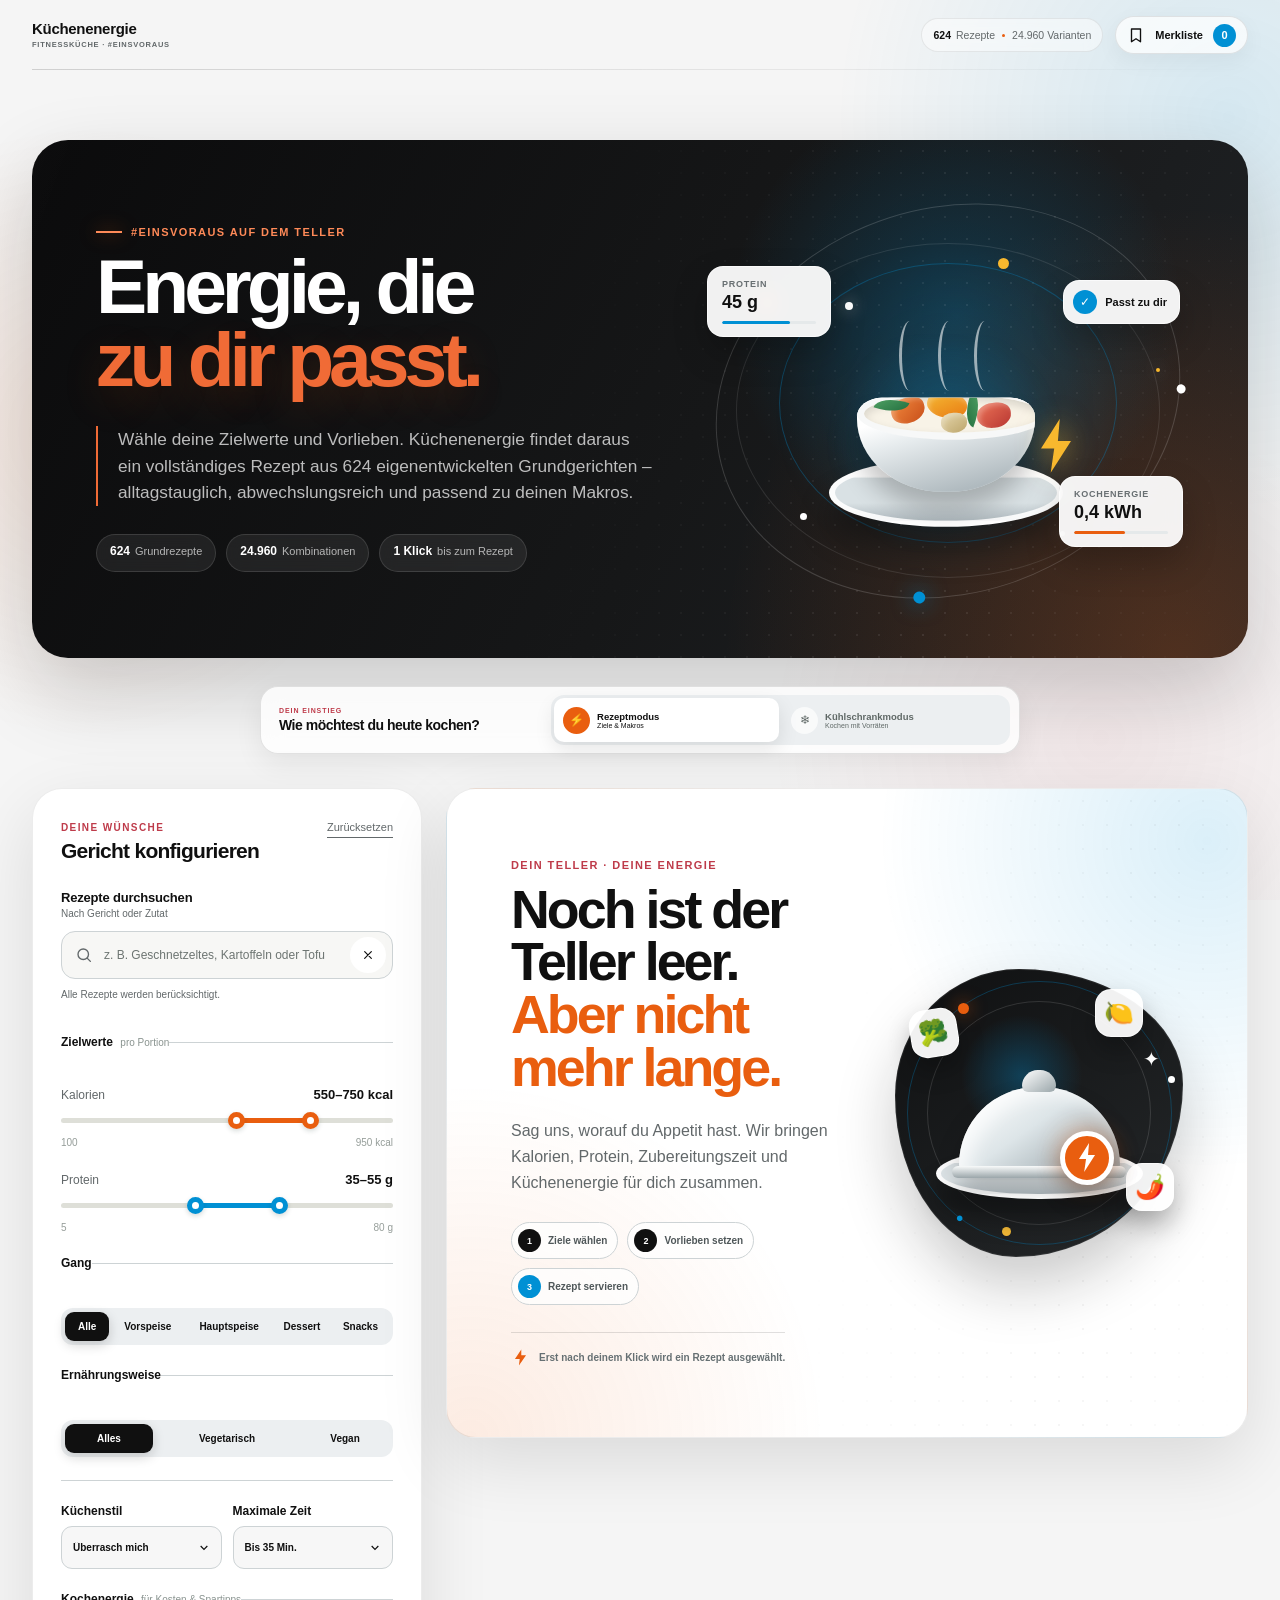
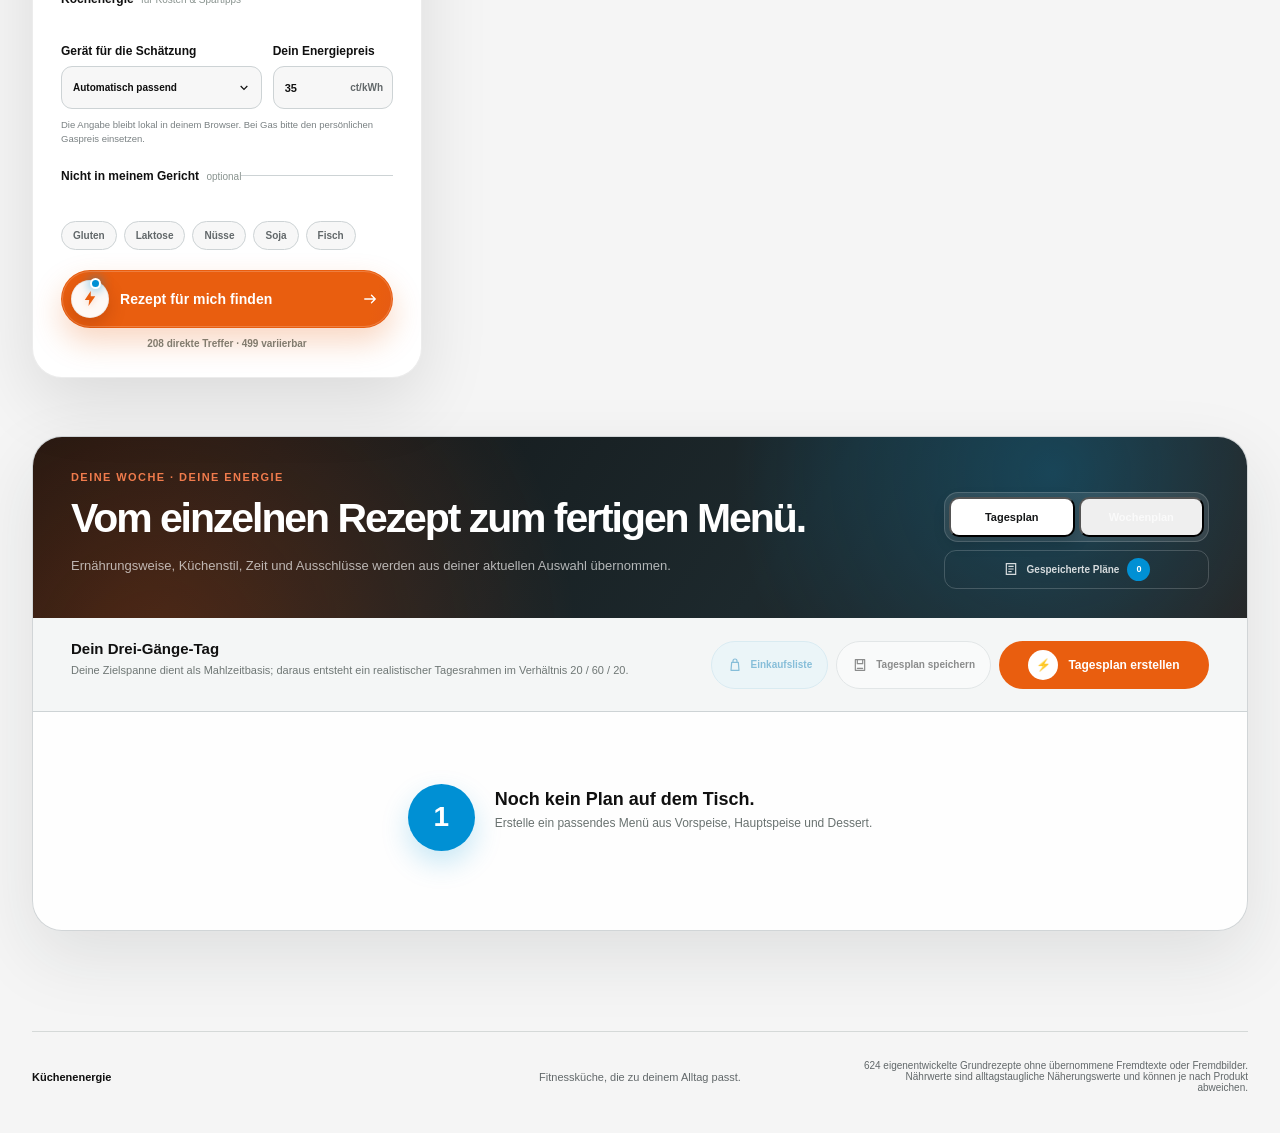
==== commit 61debe1c: "Moduswahl reduzieren und Fridge-CD angleichen" ====
--- a/index.html
+++ b/index.html
@@ -33,21 +33,6 @@
     </header>
 
     <main id="top">
-      <section class="experience-mode" aria-labelledby="experience-mode-title">
-        <div>
-          <span class="mode-kicker">Was möchtest du heute?</span>
-          <h2 id="experience-mode-title">Dein Weg zum passenden Rezept</h2>
-        </div>
-        <div class="experience-mode-switch" role="group" aria-label="Küchenenergie-Modus wählen">
-          <button type="button" data-app-mode="planner" aria-pressed="true">
-            <span aria-hidden="true">⚡</span><strong>Rezeptmodus</strong><small>Ziele &amp; Makros</small>
-          </button>
-          <button type="button" data-app-mode="fridge" aria-pressed="false">
-            <span aria-hidden="true">❄</span><strong>Kühlschrankmodus</strong><small>Kochen mit Vorräten</small>
-          </button>
-        </div>
-      </section>
-
       <section class="intro hero-banner" aria-labelledby="page-title">
         <div class="hero-copy">
           <p class="eyebrow"><span></span> #einsvoraus auf dem Teller</p>
@@ -96,11 +81,26 @@
         </div>
       </section>
 
+      <section class="experience-mode" aria-labelledby="experience-mode-title">
+        <div class="experience-mode-copy">
+          <span class="mode-kicker">Dein Einstieg</span>
+          <h2 id="experience-mode-title">Wie möchtest du heute kochen?</h2>
+        </div>
+        <div class="experience-mode-switch" role="group" aria-label="Küchenenergie-Modus wählen">
+          <button type="button" data-app-mode="planner" aria-pressed="true">
+            <span aria-hidden="true">⚡</span><strong>Rezeptmodus</strong><small>Ziele &amp; Makros</small>
+          </button>
+          <button type="button" data-app-mode="fridge" aria-pressed="false">
+            <span aria-hidden="true">❄</span><strong>Kühlschrankmodus</strong><small>Kochen mit Vorräten</small>
+          </button>
+        </div>
+      </section>
+
       <section class="fridge-section" id="fridge-mode-panel" aria-labelledby="fridge-title" hidden>
         <div class="fridge-heading">
           <div>
             <p class="section-kicker">DEIN VORRAT · DEIN REZEPT</p>
-            <h1 id="fridge-title">Was gibt dein Kühlschrank her?</h1>
+            <h2 id="fridge-title">Was gibt dein Kühlschrank her?</h2>
             <p>Trage ein, was schon da ist. Küchenenergie zeigt dir passende Gerichte und was dafür eventuell noch fehlt.</p>
           </div>
           <span class="fridge-symbol" aria-hidden="true">❄</span>
--- a/styles.css
+++ b/styles.css
@@ -2951,7 +2951,7 @@
 .saved-plan-collection-actions a,
 .saved-plan-collection-actions button { min-height: 32px; display: inline-flex; align-items: center; padding: 0 10px; color: var(--ink); background: #fff; border: 1px solid var(--line); border-radius: 999px; font-size: 8px; font-weight: 900; text-decoration: none; }
 .saved-plan-collection-actions a { color: var(--paper); background: var(--ink); border-color: var(--ink); }
-.saved-plan-collection-actions button:not(.is-delete):hover { color: #087466; border-color: #087466; }
+.saved-plan-collection-actions button:not(.is-delete):hover { color: var(--blue); border-color: var(--blue); }
 .saved-plan-collection-actions .is-delete:hover { color: var(--orange-dark); border-color: var(--orange-dark); }
 
 .saved-empty {
@@ -3041,79 +3041,80 @@
 
 /* Zwei klare Einstiege: Makroplanung oder Kochen mit vorhandenen Zutaten. */
 .experience-mode {
-  width: min(900px, 100%);
-  min-height: 82px;
-  display: grid;
-  grid-template-columns: minmax(220px, 1fr) minmax(420px, 1.25fr);
-  gap: 22px;
+  width: min(760px, 100%);
+  min-height: 62px;
+  display: grid;
+  grid-template-columns: minmax(205px, .72fr) minmax(390px, 1.28fr);
+  gap: 14px;
   align-items: center;
-  margin: -37px auto 34px;
-  padding: 12px 14px 12px 24px;
-  background: rgba(255, 255, 255, .76);
-  border: 1px solid rgba(16, 16, 16, .1);
-  border-radius: 24px;
-  box-shadow: 0 15px 42px rgba(16, 16, 16, .08);
-  backdrop-filter: blur(16px);
+  margin: -27px auto 34px;
+  padding: 8px 9px 8px 18px;
+  background: rgba(255, 255, 255, .82);
+  border: 1px solid rgba(16, 16, 16, .11);
+  border-radius: 18px;
+  box-shadow: 0 10px 28px rgba(16, 16, 16, .065);
+  backdrop-filter: blur(12px);
   transition: background 280ms ease, border-color 280ms ease, box-shadow 280ms ease;
 }
 
 .mode-kicker {
   display: block;
   color: var(--orange-dark);
-  font-size: 9px;
+  font-size: 7px;
   font-weight: 900;
   letter-spacing: .13em;
   text-transform: uppercase;
 }
 
 .experience-mode h2 {
-  margin: 4px 0 0;
-  font-size: 18px;
+  margin: 3px 0 0;
+  font-size: 14px;
   letter-spacing: -.035em;
 }
 
 .experience-mode-switch {
   display: grid;
   grid-template-columns: 1fr 1fr;
-  gap: 5px;
-  padding: 5px;
-  background: #e9eded;
-  border-radius: 17px;
+  gap: 3px;
+  padding: 3px;
+  background: #eceff1;
+  border-radius: 13px;
 }
 
 .experience-mode-switch button {
   min-width: 0;
-  min-height: 54px;
-  display: grid;
-  grid-template-columns: 32px 1fr;
+  min-height: 44px;
+  display: grid;
+  grid-template-columns: 27px 1fr;
   grid-template-rows: auto auto;
-  column-gap: 8px;
+  column-gap: 7px;
   align-items: center;
-  padding: 7px 12px;
+  padding: 5px 9px;
   color: #5f6866;
   background: transparent;
   border: 0;
-  border-radius: 13px;
+  border-radius: 10px;
   text-align: left;
   transition: color 180ms ease, background 180ms ease, box-shadow 180ms ease, transform 180ms ease;
 }
 
 .experience-mode-switch button > span {
   grid-row: 1 / 3;
-  width: 32px;
-  height: 32px;
+  width: 27px;
+  height: 27px;
   display: grid;
   place-items: center;
   background: rgba(255, 255, 255, .66);
   border-radius: 50%;
-  font-size: 15px;
-}
-
-.experience-mode-switch strong { align-self: end; color: inherit; font-size: 11px; }
-.experience-mode-switch small { align-self: start; font-size: 8px; }
+  font-size: 12px;
+}
+
+.experience-mode-switch strong { align-self: end; color: inherit; font-size: 9.5px; }
+.experience-mode-switch small { align-self: start; font-size: 7px; }
 .experience-mode-switch button:hover { color: var(--ink); transform: translateY(-1px); }
 .experience-mode-switch button[aria-pressed="true"] { color: var(--ink); background: var(--paper); box-shadow: 0 7px 20px rgba(16, 16, 16, .1); }
-.experience-mode-switch button[aria-pressed="true"] > span { color: var(--paper); background: var(--orange); }
+.experience-mode-switch button[data-app-mode="planner"][aria-pressed="true"] > span { color: var(--paper); background: var(--orange); }
+.experience-mode-switch button[data-app-mode="fridge"][aria-pressed="true"] > span { color: var(--paper); background: var(--blue); }
 
 .fridge-section[hidden] { display: none; }
 
@@ -3122,14 +3123,15 @@
   overflow: hidden;
   margin-bottom: 28px;
   padding: clamp(28px, 4vw, 52px);
-  color: #f6fffc;
+  color: #fff;
   background:
-    radial-gradient(circle at 92% 8%, rgba(121, 224, 201, .23), transparent 25%),
-    radial-gradient(circle at 7% 120%, rgba(0, 144, 212, .22), transparent 33%),
-    linear-gradient(125deg, #073b3a, #0b5d56 58%, #0c7770);
+    radial-gradient(circle at 91% 7%, rgba(0, 144, 212, .34), transparent 27%),
+    radial-gradient(circle at 7% 118%, rgba(233, 94, 15, .25), transparent 34%),
+    radial-gradient(circle at 78% 115%, rgba(190, 59, 74, .2), transparent 30%),
+    linear-gradient(125deg, #0b0c0d, #12232b 58%, #073d5a);
   border: 1px solid rgba(255, 255, 255, .15);
   border-radius: 34px;
-  box-shadow: 0 30px 75px rgba(3, 72, 65, .22);
+  box-shadow: 0 30px 75px rgba(8, 27, 38, .22);
 }
 
 .fridge-section::after {
@@ -3147,10 +3149,10 @@
 
 .fridge-section > * { position: relative; z-index: 1; }
 .fridge-heading { display: flex; justify-content: space-between; gap: 24px; align-items: flex-start; }
-.fridge-heading .section-kicker { color: #9ce9d7; }
-.fridge-heading h1 { max-width: 760px; margin: 7px 0 12px; color: #fff; font-size: clamp(34px, 5vw, 62px); line-height: .97; letter-spacing: -.055em; }
+.fridge-heading .section-kicker { color: #ff8552; }
+.fridge-heading h2 { max-width: 760px; margin: 7px 0 12px; color: #fff; font-size: clamp(34px, 5vw, 62px); line-height: .97; letter-spacing: -.055em; }
 .fridge-heading p:not(.section-kicker) { max-width: 700px; margin: 0; color: rgba(255, 255, 255, .72); font-size: 13px; line-height: 1.6; }
-.fridge-symbol { width: 65px; height: 65px; display: grid; place-items: center; flex: 0 0 auto; color: #073b3a; background: #bff3e7; border: 1px solid rgba(255, 255, 255, .42); border-radius: 21px; box-shadow: 0 15px 35px rgba(0, 0, 0, .16); font-size: 29px; }
+.fridge-symbol { width: 65px; height: 65px; display: grid; place-items: center; flex: 0 0 auto; color: #007fba; background: #fff; border: 1px solid rgba(255, 255, 255, .42); border-radius: 21px; box-shadow: 0 15px 35px rgba(0, 0, 0, .16); font-size: 29px; }
 
 .fridge-search { max-width: 900px; margin-top: 29px; }
 .fridge-search > label { display: block; margin-bottom: 8px; color: #fff; font-size: 11px; font-weight: 900; }
@@ -3158,14 +3160,14 @@
 .fridge-search-box { min-height: 64px; display: grid; grid-template-columns: 24px minmax(0, 1fr) auto; gap: 11px; align-items: center; padding: 6px 7px 6px 18px; background: #fff; border: 1px solid rgba(255, 255, 255, .5); border-radius: 18px; box-shadow: 0 13px 35px rgba(0, 0, 0, .15); }
 .fridge-search-box svg { width: 21px; fill: none; stroke: #66716e; stroke-width: 1.8; stroke-linecap: round; }
 .fridge-search-box input { width: 100%; min-width: 0; padding: 0; color: var(--ink); background: transparent; border: 0; outline: 0; font-size: 14px; }
-.fridge-search-box button { min-height: 49px; padding: 0 22px; color: #073b3a; background: #bff3e7; border: 0; border-radius: 13px; font-size: 10px; font-weight: 900; }
-.fridge-search-box button:hover { background: #9ce9d7; }
+.fridge-search-box button { min-height: 49px; padding: 0 22px; color: #fff; background: var(--blue); border: 0; border-radius: 13px; font-size: 10px; font-weight: 900; }
+.fridge-search-box button:hover { background: #0075ae; }
 
 .fridge-selected { min-height: 35px; display: flex; flex-wrap: wrap; gap: 7px; align-items: center; margin-top: 15px; }
 .fridge-selected > span { margin-right: 4px; color: rgba(255, 255, 255, .68); font-size: 9px; font-weight: 800; }
 .fridge-selected > p { margin: 0; color: rgba(255, 255, 255, .52); font-size: 10px; }
 .fridge-selected button { min-height: 32px; display: inline-flex; gap: 8px; align-items: center; padding: 0 8px 0 12px; color: #fff; background: rgba(255, 255, 255, .12); border: 1px solid rgba(255, 255, 255, .2); border-radius: 999px; font-size: 9px; font-weight: 800; }
-.fridge-selected button i { width: 18px; height: 18px; display: grid; place-items: center; color: #073b3a; background: #bff3e7; border-radius: 50%; font-size: 13px; font-style: normal; }
+.fridge-selected button i { width: 18px; height: 18px; display: grid; place-items: center; color: #fff; background: var(--orange); border-radius: 50%; font-size: 13px; font-style: normal; }
 
 .fridge-common { margin-top: 23px; padding-top: 19px; border-top: 1px solid rgba(255, 255, 255, .13); }
 .fridge-common > div:first-child { display: flex; gap: 8px; align-items: baseline; margin-bottom: 10px; }
@@ -3174,7 +3176,7 @@
 .fridge-common-chips { display: flex; flex-wrap: wrap; gap: 7px; }
 .fridge-common-chips button { min-height: 34px; padding: 0 12px; color: rgba(255, 255, 255, .78); background: rgba(255, 255, 255, .07); border: 1px solid rgba(255, 255, 255, .17); border-radius: 999px; font-size: 9px; font-weight: 800; }
 .fridge-common-chips button:hover { color: #fff; background: rgba(255, 255, 255, .12); }
-.fridge-common-chips button[aria-pressed="true"] { color: #073b3a; background: #bff3e7; border-color: #bff3e7; }
+.fridge-common-chips button[aria-pressed="true"] { color: #fff; background: var(--blue); border-color: var(--blue); }
 
 .fridge-results { display: grid; grid-template-columns: repeat(3, minmax(0, 1fr)); gap: 12px; margin-top: 27px; }
 .fridge-empty { grid-column: 1 / -1; min-height: 150px; display: grid; place-items: center; align-content: center; padding: 25px; color: rgba(255, 255, 255, .68); background: rgba(0, 0, 0, .14); border: 1px dashed rgba(255, 255, 255, .22); border-radius: 20px; text-align: center; }
@@ -3182,49 +3184,48 @@
 .fridge-empty strong { color: #fff; font-size: 15px; }
 .fridge-empty p { margin: 5px 0 0; font-size: 10px; }
 .fridge-result-card { min-width: 0; display: flex; flex-direction: column; padding: 18px; color: var(--ink); background: rgba(255, 255, 255, .95); border: 1px solid rgba(255, 255, 255, .5); border-radius: 18px; box-shadow: 0 12px 30px rgba(0, 0, 0, .1); }
-.fridge-result-top { display: flex; justify-content: space-between; gap: 10px; color: #39726b; font-size: 8px; font-weight: 900; letter-spacing: .08em; text-transform: uppercase; }
+.fridge-result-top { display: flex; justify-content: space-between; gap: 10px; color: #007fba; font-size: 8px; font-weight: 900; letter-spacing: .08em; text-transform: uppercase; }
 .fridge-result-card h2 { margin: 13px 0 7px; font-size: 17px; line-height: 1.08; letter-spacing: -.035em; }
 .fridge-result-card > p { margin: 0 0 13px; color: #68716f; font-size: 9px; line-height: 1.5; }
 .fridge-match { display: flex; flex-wrap: wrap; gap: 5px; margin-top: auto; }
 .fridge-match strong, .fridge-match span { padding: 5px 7px; border-radius: 7px; font-size: 8px; }
-.fridge-match strong { color: #075148; background: #ccefe7; }
-.fridge-match span { color: #52625f; background: #edf2f1; }
+.fridge-match strong { color: #006b9e; background: #dff3fc; }
+.fridge-match span { color: #555f63; background: #edf1f3; }
 .fridge-result-card > small { min-height: 28px; margin: 9px 0; color: #7c8582; font-size: 8px; line-height: 1.45; }
-.fridge-result-card > button { min-height: 37px; display: flex; justify-content: space-between; align-items: center; padding: 0 12px; color: #fff; background: #075148; border: 0; border-radius: 999px; font-size: 9px; font-weight: 900; }
-.fridge-result-card > button:hover { background: #087466; }
+.fridge-result-card > button { min-height: 37px; display: flex; justify-content: space-between; align-items: center; padding: 0 12px; color: #fff; background: #111; border: 0; border-radius: 999px; font-size: 9px; font-weight: 900; }
+.fridge-result-card > button:hover { background: var(--blue); }
 
 body,
 .noise,
 .site-header::after { transition: background 320ms ease, color 320ms ease; }
 
 body.fridge-mode {
-  --cream: #eaf6f2;
-  --orange: #008f7a;
-  --orange-dark: #087466;
-  --lime: #d6f1e9;
-  --blue: #168eae;
-  background: #eaf6f2;
+  --cream: #eef3f6;
+  --orange: #e95e0f;
+  --orange-dark: #be3b4a;
+  --lime: #fde9db;
+  --blue: #0090d4;
+  background: #eef3f6;
 }
 
 body.fridge-mode .noise {
   background:
-    radial-gradient(circle at 94% 12%, rgba(22, 142, 174, .2), transparent 28%),
-    radial-gradient(circle at 5% 52%, rgba(0, 143, 122, .17), transparent 27%),
-    radial-gradient(circle at 84% 88%, rgba(93, 198, 174, .14), transparent 25%);
-}
-
-body.fridge-mode .experience-mode { background: rgba(240, 255, 250, .83); border-color: rgba(0, 105, 94, .18); box-shadow: 0 17px 44px rgba(3, 96, 84, .11); }
-body.fridge-mode .experience-mode-switch { background: #d6ebe5; }
-body.fridge-mode .hero-banner,
+    radial-gradient(circle at 94% 12%, rgba(0, 144, 212, .19), transparent 28%),
+    radial-gradient(circle at 5% 52%, rgba(233, 94, 15, .13), transparent 27%),
+    radial-gradient(circle at 84% 88%, rgba(190, 59, 74, .1), transparent 25%);
+}
+
+body.fridge-mode .experience-mode { background: rgba(248, 252, 255, .9); border-color: rgba(0, 144, 212, .2); box-shadow: 0 11px 30px rgba(0, 85, 125, .09); }
+body.fridge-mode .experience-mode-switch { background: #e5edf2; }
 body.fridge-mode .planner-section { display: none; }
 body.fridge-mode .builder-layout { display: none; }
 body.fridge-mode .builder-layout.has-fridge-recipe { display: grid; grid-template-columns: 1fr; margin-top: 28px; }
 body.fridge-mode .builder-layout.has-fridge-recipe .config-panel { display: none; }
 body.fridge-mode .builder-layout.has-fridge-recipe .result-area { width: 100%; }
 
-.planner-shopping { min-height: 48px; gap: 8px; padding: 0 15px; color: #075148; background: #d9f1eb; border: 1px solid #b8ded5; border-radius: 999px; font-size: 10px; font-weight: 900; }
+.planner-shopping { min-height: 48px; gap: 8px; padding: 0 15px; color: #007ab5; background: #e1f3fb; border: 1px solid #b8ddec; border-radius: 999px; font-size: 10px; font-weight: 900; }
 .planner-shopping svg { width: 16px; fill: none; stroke: currentColor; stroke-width: 1.8; stroke-linejoin: round; }
-.planner-shopping:hover:not(:disabled) { color: #fff; background: #087466; border-color: #087466; }
+.planner-shopping:hover:not(:disabled) { color: #fff; background: var(--blue); border-color: var(--blue); }
 .planner-shopping:disabled { opacity: .45; cursor: not-allowed; }
 
 .shopping-dialog {
@@ -3246,7 +3247,7 @@
 .shopping-people select { min-height: 39px; padding: 0 34px 0 12px; color: var(--ink); background: #fff; border: 1px solid var(--line); border-radius: 11px; font-size: 10px; font-weight: 800; }
 .shopping-list { display: grid; grid-template-columns: repeat(2, minmax(0, 1fr)); gap: 11px; }
 .shopping-group { padding: 16px; background: #fff; border: 1px solid var(--line); border-radius: 16px; }
-.shopping-group h3 { margin: 0 0 10px; color: #087466; font-size: 11px; letter-spacing: .02em; }
+.shopping-group h3 { margin: 0 0 10px; color: #007ab5; font-size: 11px; letter-spacing: .02em; }
 .shopping-group ul { display: grid; gap: 2px; margin: 0; padding: 0; list-style: none; }
 .shopping-group li { position: relative; }
 .shopping-group input { position: absolute; opacity: 0; pointer-events: none; }
@@ -3255,14 +3256,14 @@
 .shopping-group label:hover { background: #f0f6f4; }
 .shopping-group label strong { font-size: 8.5px; }
 .shopping-group label span { min-width: 0; }
-.shopping-group input:focus-visible + label { outline: 3px solid rgba(0, 143, 122, .25); }
+.shopping-group input:focus-visible + label { outline: 3px solid rgba(0, 144, 212, .25); }
 .shopping-group input:checked + label { color: #89918f; text-decoration: line-through; }
-.shopping-group input:checked + label::before { content: "✓"; color: #fff; background: #087466; border-color: #087466; font-size: 10px; text-decoration: none; }
+.shopping-group input:checked + label::before { content: "✓"; color: #fff; background: var(--blue); border-color: var(--blue); font-size: 10px; text-decoration: none; }
 .shopping-empty { grid-column: 1 / -1; padding: 35px; color: #6a7471; background: #fff; border: 1px dashed var(--line); border-radius: 16px; text-align: center; }
 .shopping-actions { display: flex; justify-content: flex-end; gap: 8px; margin-top: 18px; }
 .shopping-actions .button { min-height: 43px; font-size: 10px; }
 
-.saved-week-card-actions button.saved-week-shopping { color: #075148; background: #d9f1eb; border-color: #b8ded5; }
+.saved-week-card-actions button.saved-week-shopping { color: #007ab5; background: #e1f3fb; border-color: #b8ddec; }
 .saved-week-card-actions button.saved-week-print { color: var(--paper); background: var(--ink); border-color: var(--ink); }
 .saved-week-card-actions .saved-week-delete:hover { color: var(--orange-dark); border-color: var(--orange-dark); }
 
@@ -3304,7 +3305,7 @@
   .hero-data-match { right: -3px; min-width: 0; }
   .hero-data-match strong { font-size: 9px; }
   .intro-copy { max-width: 600px; }
-  .experience-mode { grid-template-columns: 1fr; width: min(100%, 650px); margin-top: -20px; padding: 17px; }
+  .experience-mode { grid-template-columns: 1fr; width: min(100%, 650px); margin-top: -20px; padding: 13px; }
   .experience-mode > div:first-child { text-align: center; }
   .fridge-results { grid-template-columns: repeat(2, minmax(0, 1fr)); }
   .builder-layout { grid-template-columns: 1fr; }
@@ -3340,12 +3341,15 @@
   .header-note { display: none; }
   .site-header .saved-trigger { min-height: 36px; padding: 0 9px; }
   main { width: calc(100% - 20px); padding: 40px 0 70px; }
-  .experience-mode { gap: 13px; margin: -19px auto 25px; padding: 14px; border-radius: 20px; }
-  .experience-mode h2 { font-size: 16px; }
-  .experience-mode-switch { grid-template-columns: 1fr; }
-  .experience-mode-switch button { min-height: 50px; }
+  .experience-mode { gap: 9px; margin: -16px auto 25px; padding: 11px; border-radius: 17px; }
+  .experience-mode h2 { font-size: 13px; }
+  .experience-mode-switch { grid-template-columns: repeat(2, minmax(0, 1fr)); }
+  .experience-mode-switch button { min-height: 44px; grid-template-columns: 24px minmax(0, 1fr); column-gap: 5px; padding: 5px 6px; }
+  .experience-mode-switch button > span { width: 24px; height: 24px; font-size: 10px; }
+  .experience-mode-switch strong { overflow: hidden; font-size: 8.5px; text-overflow: ellipsis; white-space: nowrap; }
+  .experience-mode-switch small { font-size: 6.5px; }
   .fridge-section { padding: 27px 18px; border-radius: 24px; }
-  .fridge-heading h1 { font-size: 38px; }
+  .fridge-heading h2 { font-size: 38px; }
   .fridge-symbol { width: 49px; height: 49px; border-radius: 16px; font-size: 22px; }
   .fridge-search-box { grid-template-columns: 21px minmax(0, 1fr); padding: 9px 11px; }
   .fridge-search-box button { grid-column: 1 / -1; width: 100%; min-height: 43px; }
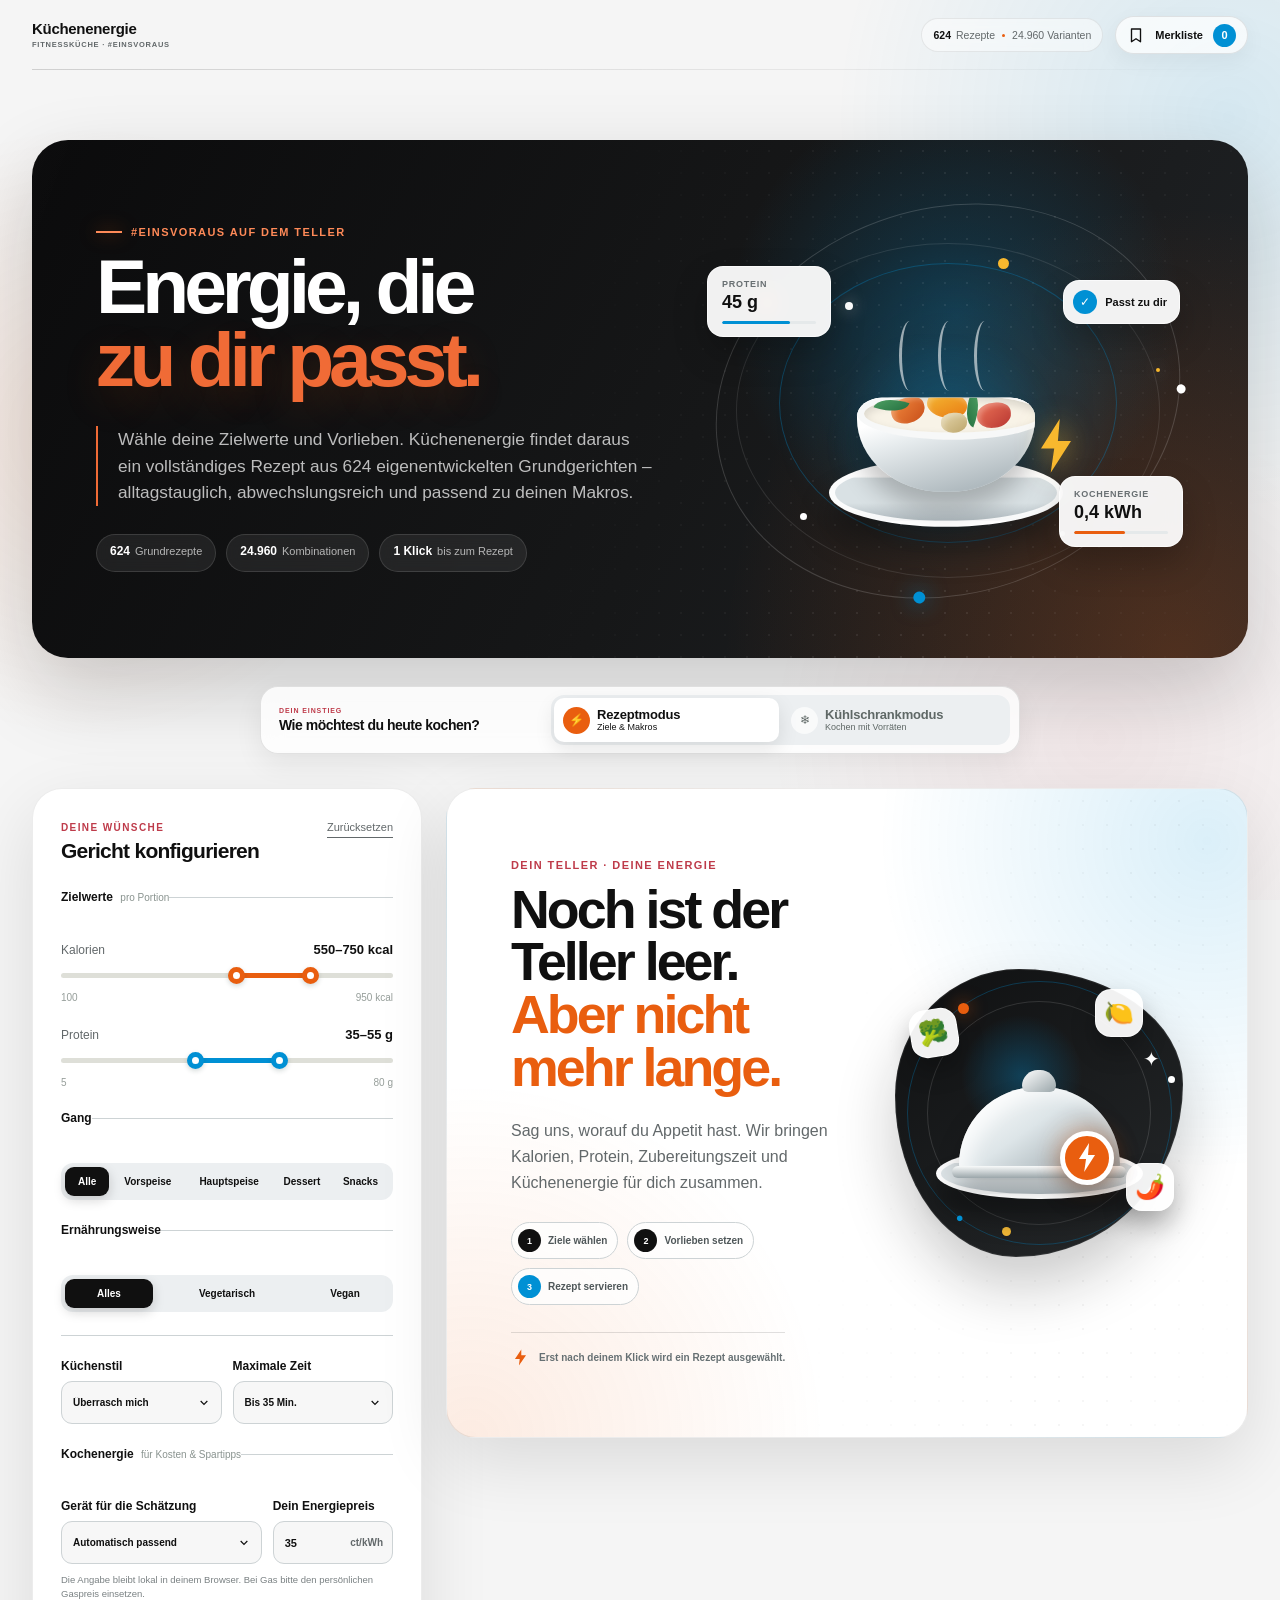
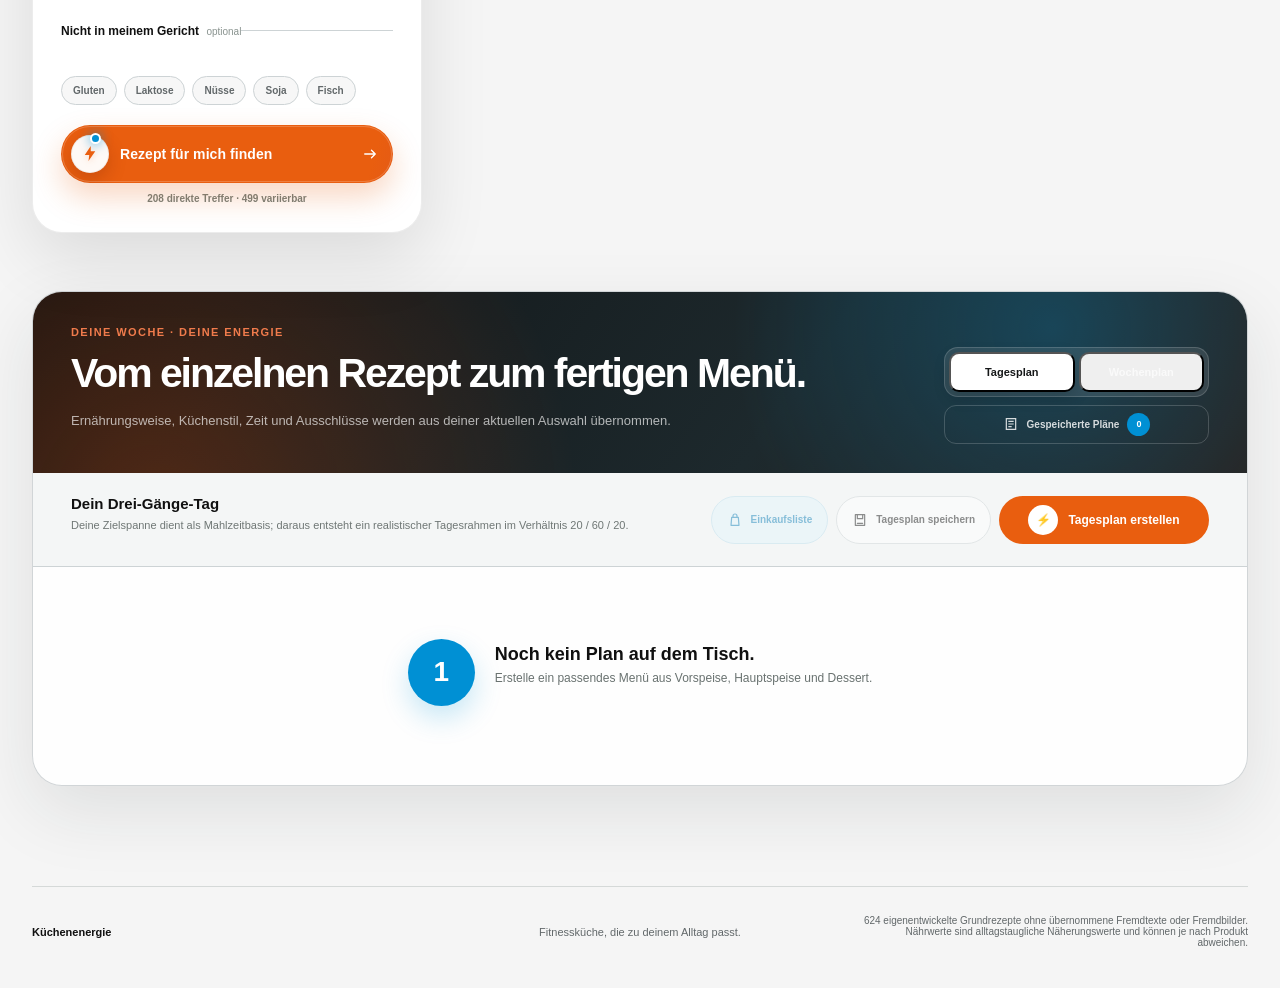
==== commit 9f1e36a9: "Rezeptsuche voruebergehend ausblenden" ====
--- a/index.html
+++ b/index.html
@@ -140,7 +140,8 @@
           </div>
 
           <form id="meal-form" aria-describedby="available-count">
-            <section class="control-section search-section" aria-labelledby="search-title">
+            <!-- Vorübergehend ausgeblendet; Suche und Logik bleiben für eine spätere Reaktivierung erhalten. -->
+            <section class="control-section search-section" aria-labelledby="search-title" hidden>
               <div class="search-heading">
                 <div>
                   <h3 id="search-title">Rezepte durchsuchen</h3>
--- a/styles.css
+++ b/styles.css
@@ -840,6 +840,8 @@
   border-top: 0;
 }
 
+.search-section[hidden] { display: none; }
+
 .search-heading {
   display: flex;
   align-items: flex-start;
@@ -2680,6 +2682,10 @@
 .plan-summary strong { color: var(--ink); }
 .plan-summary .plan-summary-label { color: var(--paper); background: var(--ink); }
 .plan-summary .plan-summary-label strong { color: inherit; }
+.planner-shopping-note { display: grid; grid-template-columns: 39px 1fr; gap: 11px; align-items: center; margin: 0 0 18px; padding: 12px 14px; color: #26353c; background: #e8f5fb; border: 1px solid #c3e1ef; border-radius: 14px; }
+.planner-shopping-note > span { width: 39px; height: 39px; display: grid; place-items: center; color: var(--paper); background: var(--blue); border-radius: 12px; font-size: 18px; }
+.planner-shopping-note strong { display: block; color: #006b9e; font-size: 10px; }
+.planner-shopping-note p { margin: 3px 0 0; color: #5f7077; font-size: 9px; line-height: 1.45; }
 .plan-day-grid { display: grid; grid-template-columns: repeat(3, minmax(0, 1fr)); gap: 13px; }
 .plan-recipe-card { min-width: 0; padding: 18px; background: var(--paper); border: 1px solid var(--line); border-radius: 18px; box-shadow: 0 9px 25px rgba(18, 27, 30, .06); }
 .plan-course { display: flex; gap: 9px; align-items: center; color: var(--orange-dark); font-size: 9px; font-weight: 900; letter-spacing: .09em; text-transform: uppercase; }
@@ -3109,8 +3115,8 @@
   font-size: 12px;
 }
 
-.experience-mode-switch strong { align-self: end; color: inherit; font-size: 9.5px; }
-.experience-mode-switch small { align-self: start; font-size: 7px; }
+.experience-mode-switch strong { align-self: end; color: inherit; font-size: 13px; line-height: 1.05; letter-spacing: -.015em; }
+.experience-mode-switch small { align-self: start; font-size: 9px; line-height: 1.15; }
 .experience-mode-switch button:hover { color: var(--ink); transform: translateY(-1px); }
 .experience-mode-switch button[aria-pressed="true"] { color: var(--ink); background: var(--paper); box-shadow: 0 7px 20px rgba(16, 16, 16, .1); }
 .experience-mode-switch button[data-app-mode="planner"][aria-pressed="true"] > span { color: var(--paper); background: var(--orange); }
@@ -3123,15 +3129,14 @@
   overflow: hidden;
   margin-bottom: 28px;
   padding: clamp(28px, 4vw, 52px);
-  color: #fff;
+  color: var(--ink);
   background:
-    radial-gradient(circle at 91% 7%, rgba(0, 144, 212, .34), transparent 27%),
-    radial-gradient(circle at 7% 118%, rgba(233, 94, 15, .25), transparent 34%),
-    radial-gradient(circle at 78% 115%, rgba(190, 59, 74, .2), transparent 30%),
-    linear-gradient(125deg, #0b0c0d, #12232b 58%, #073d5a);
-  border: 1px solid rgba(255, 255, 255, .15);
+    radial-gradient(circle at 91% 6%, rgba(0, 144, 212, .105), transparent 28%),
+    radial-gradient(circle at 4% 108%, rgba(0, 144, 212, .045), transparent 31%),
+    linear-gradient(130deg, rgba(255, 255, 255, .99), rgba(246, 248, 249, .98) 58%, rgba(239, 245, 248, .98));
+  border: 1px solid rgba(0, 122, 181, .17);
   border-radius: 34px;
-  box-shadow: 0 30px 75px rgba(8, 27, 38, .22);
+  box-shadow: 0 26px 68px rgba(23, 37, 43, .11), inset 0 3px 0 rgba(0, 144, 212, .28);
 }
 
 .fridge-section::after {
@@ -3139,8 +3144,8 @@
   z-index: 0;
   inset: 0;
   content: "";
-  opacity: .12;
-  background-image: radial-gradient(circle, #fff 1px, transparent 1.5px);
+  opacity: .13;
+  background-image: radial-gradient(circle, rgba(0, 122, 181, .75) 1px, transparent 1.5px);
   background-size: 25px 25px;
   -webkit-mask-image: linear-gradient(115deg, transparent, #000 70%, transparent);
   mask-image: linear-gradient(115deg, transparent, #000 70%, transparent);
@@ -3149,39 +3154,39 @@
 
 .fridge-section > * { position: relative; z-index: 1; }
 .fridge-heading { display: flex; justify-content: space-between; gap: 24px; align-items: flex-start; }
-.fridge-heading .section-kicker { color: #ff8552; }
-.fridge-heading h2 { max-width: 760px; margin: 7px 0 12px; color: #fff; font-size: clamp(34px, 5vw, 62px); line-height: .97; letter-spacing: -.055em; }
-.fridge-heading p:not(.section-kicker) { max-width: 700px; margin: 0; color: rgba(255, 255, 255, .72); font-size: 13px; line-height: 1.6; }
-.fridge-symbol { width: 65px; height: 65px; display: grid; place-items: center; flex: 0 0 auto; color: #007fba; background: #fff; border: 1px solid rgba(255, 255, 255, .42); border-radius: 21px; box-shadow: 0 15px 35px rgba(0, 0, 0, .16); font-size: 29px; }
+.fridge-heading .section-kicker { color: #007ab5; }
+.fridge-heading h2 { max-width: 760px; margin: 7px 0 12px; color: var(--ink); font-size: clamp(34px, 5vw, 62px); line-height: .97; letter-spacing: -.055em; }
+.fridge-heading p:not(.section-kicker) { max-width: 700px; margin: 0; color: #66716f; font-size: 13px; line-height: 1.6; }
+.fridge-symbol { width: 65px; height: 65px; display: grid; place-items: center; flex: 0 0 auto; color: #007ab5; background: rgba(232, 246, 252, .82); border: 1px solid rgba(0, 144, 212, .2); border-radius: 21px; box-shadow: 0 13px 30px rgba(15, 61, 82, .09); font-size: 29px; }
 
 .fridge-search { max-width: 900px; margin-top: 29px; }
-.fridge-search > label { display: block; margin-bottom: 8px; color: #fff; font-size: 11px; font-weight: 900; }
-.fridge-search > p { margin: 7px 0 0; color: rgba(255, 255, 255, .57); font-size: 9px; }
-.fridge-search-box { min-height: 64px; display: grid; grid-template-columns: 24px minmax(0, 1fr) auto; gap: 11px; align-items: center; padding: 6px 7px 6px 18px; background: #fff; border: 1px solid rgba(255, 255, 255, .5); border-radius: 18px; box-shadow: 0 13px 35px rgba(0, 0, 0, .15); }
+.fridge-search > label { display: block; margin-bottom: 8px; color: var(--ink); font-size: 11px; font-weight: 900; }
+.fridge-search > p { margin: 7px 0 0; color: #7b8582; font-size: 9px; }
+.fridge-search-box { min-height: 64px; display: grid; grid-template-columns: 24px minmax(0, 1fr) auto; gap: 11px; align-items: center; padding: 6px 7px 6px 18px; background: #fff; border: 1px solid #d8e2e6; border-radius: 18px; box-shadow: 0 13px 32px rgba(31, 48, 54, .09); }
 .fridge-search-box svg { width: 21px; fill: none; stroke: #66716e; stroke-width: 1.8; stroke-linecap: round; }
 .fridge-search-box input { width: 100%; min-width: 0; padding: 0; color: var(--ink); background: transparent; border: 0; outline: 0; font-size: 14px; }
-.fridge-search-box button { min-height: 49px; padding: 0 22px; color: #fff; background: var(--blue); border: 0; border-radius: 13px; font-size: 10px; font-weight: 900; }
-.fridge-search-box button:hover { background: #0075ae; }
+.fridge-search-box button { min-height: 49px; padding: 0 22px; color: #fff; background: #172129; border: 0; border-radius: 13px; box-shadow: inset 0 -2px 0 rgba(0, 144, 212, .72); font-size: 10px; font-weight: 900; }
+.fridge-search-box button:hover { background: #23323a; box-shadow: inset 0 -3px 0 rgba(0, 144, 212, .9); }
 
 .fridge-selected { min-height: 35px; display: flex; flex-wrap: wrap; gap: 7px; align-items: center; margin-top: 15px; }
-.fridge-selected > span { margin-right: 4px; color: rgba(255, 255, 255, .68); font-size: 9px; font-weight: 800; }
-.fridge-selected > p { margin: 0; color: rgba(255, 255, 255, .52); font-size: 10px; }
-.fridge-selected button { min-height: 32px; display: inline-flex; gap: 8px; align-items: center; padding: 0 8px 0 12px; color: #fff; background: rgba(255, 255, 255, .12); border: 1px solid rgba(255, 255, 255, .2); border-radius: 999px; font-size: 9px; font-weight: 800; }
+.fridge-selected > span { margin-right: 4px; color: #687471; font-size: 9px; font-weight: 800; }
+.fridge-selected > p { margin: 0; color: #7b8582; font-size: 10px; }
+.fridge-selected button { min-height: 32px; display: inline-flex; gap: 8px; align-items: center; padding: 0 8px 0 12px; color: #26353c; background: rgba(255, 255, 255, .88); border: 1px solid rgba(0, 144, 212, .16); border-radius: 999px; font-size: 9px; font-weight: 800; }
 .fridge-selected button i { width: 18px; height: 18px; display: grid; place-items: center; color: #fff; background: var(--orange); border-radius: 50%; font-size: 13px; font-style: normal; }
 
-.fridge-common { margin-top: 23px; padding-top: 19px; border-top: 1px solid rgba(255, 255, 255, .13); }
+.fridge-common { margin-top: 23px; padding-top: 19px; border-top: 1px solid #dce4e7; }
 .fridge-common > div:first-child { display: flex; gap: 8px; align-items: baseline; margin-bottom: 10px; }
 .fridge-common strong { font-size: 11px; }
-.fridge-common > div:first-child span { color: rgba(255, 255, 255, .5); font-size: 9px; }
+.fridge-common > div:first-child span { color: #7b8582; font-size: 9px; }
 .fridge-common-chips { display: flex; flex-wrap: wrap; gap: 7px; }
-.fridge-common-chips button { min-height: 34px; padding: 0 12px; color: rgba(255, 255, 255, .78); background: rgba(255, 255, 255, .07); border: 1px solid rgba(255, 255, 255, .17); border-radius: 999px; font-size: 9px; font-weight: 800; }
-.fridge-common-chips button:hover { color: #fff; background: rgba(255, 255, 255, .12); }
-.fridge-common-chips button[aria-pressed="true"] { color: #fff; background: var(--blue); border-color: var(--blue); }
+.fridge-common-chips button { min-height: 34px; padding: 0 12px; color: #4f5c60; background: rgba(255, 255, 255, .8); border: 1px solid #d6dfe2; border-radius: 999px; font-size: 9px; font-weight: 800; }
+.fridge-common-chips button:hover { color: var(--ink); background: #fff; border-color: rgba(0, 144, 212, .25); }
+.fridge-common-chips button[aria-pressed="true"] { color: #006b9e; background: #e7f5fb; border-color: rgba(0, 144, 212, .34); box-shadow: inset 0 0 0 1px rgba(0, 144, 212, .08); }
 
 .fridge-results { display: grid; grid-template-columns: repeat(3, minmax(0, 1fr)); gap: 12px; margin-top: 27px; }
-.fridge-empty { grid-column: 1 / -1; min-height: 150px; display: grid; place-items: center; align-content: center; padding: 25px; color: rgba(255, 255, 255, .68); background: rgba(0, 0, 0, .14); border: 1px dashed rgba(255, 255, 255, .22); border-radius: 20px; text-align: center; }
+.fridge-empty { grid-column: 1 / -1; min-height: 150px; display: grid; place-items: center; align-content: center; padding: 25px; color: #6f7a77; background: rgba(239, 244, 246, .78); border: 1px dashed rgba(0, 122, 181, .24); border-radius: 20px; text-align: center; }
 .fridge-empty > span { margin-bottom: 8px; font-size: 31px; }
-.fridge-empty strong { color: #fff; font-size: 15px; }
+.fridge-empty strong { color: var(--ink); font-size: 15px; }
 .fridge-empty p { margin: 5px 0 0; font-size: 10px; }
 .fridge-result-card { min-width: 0; display: flex; flex-direction: column; padding: 18px; color: var(--ink); background: rgba(255, 255, 255, .95); border: 1px solid rgba(255, 255, 255, .5); border-radius: 18px; box-shadow: 0 12px 30px rgba(0, 0, 0, .1); }
 .fridge-result-top { display: flex; justify-content: space-between; gap: 10px; color: #007fba; font-size: 8px; font-weight: 900; letter-spacing: .08em; text-transform: uppercase; }
@@ -3193,30 +3198,30 @@
 .fridge-match span { color: #555f63; background: #edf1f3; }
 .fridge-result-card > small { min-height: 28px; margin: 9px 0; color: #7c8582; font-size: 8px; line-height: 1.45; }
 .fridge-result-card > button { min-height: 37px; display: flex; justify-content: space-between; align-items: center; padding: 0 12px; color: #fff; background: #111; border: 0; border-radius: 999px; font-size: 9px; font-weight: 900; }
-.fridge-result-card > button:hover { background: var(--blue); }
+.fridge-result-card > button:hover { background: #23323a; box-shadow: inset 0 -2px 0 rgba(0, 144, 212, .78); }
 
 body,
 .noise,
 .site-header::after { transition: background 320ms ease, color 320ms ease; }
 
 body.fridge-mode {
-  --cream: #eef3f6;
+  --cream: #f3f4f4;
   --orange: #e95e0f;
   --orange-dark: #be3b4a;
   --lime: #fde9db;
   --blue: #0090d4;
-  background: #eef3f6;
+  background: #f3f4f4;
 }
 
 body.fridge-mode .noise {
   background:
-    radial-gradient(circle at 94% 12%, rgba(0, 144, 212, .19), transparent 28%),
-    radial-gradient(circle at 5% 52%, rgba(233, 94, 15, .13), transparent 27%),
-    radial-gradient(circle at 84% 88%, rgba(190, 59, 74, .1), transparent 25%);
-}
-
-body.fridge-mode .experience-mode { background: rgba(248, 252, 255, .9); border-color: rgba(0, 144, 212, .2); box-shadow: 0 11px 30px rgba(0, 85, 125, .09); }
-body.fridge-mode .experience-mode-switch { background: #e5edf2; }
+    radial-gradient(circle at 94% 12%, rgba(0, 144, 212, .085), transparent 28%),
+    radial-gradient(circle at 5% 52%, rgba(0, 144, 212, .035), transparent 27%),
+    radial-gradient(circle at 84% 88%, rgba(233, 94, 15, .035), transparent 25%);
+}
+
+body.fridge-mode .experience-mode { background: rgba(255, 255, 255, .88); border-color: rgba(0, 144, 212, .12); box-shadow: 0 11px 30px rgba(24, 43, 51, .07); }
+body.fridge-mode .experience-mode-switch { background: #ebeff1; }
 body.fridge-mode .planner-section { display: none; }
 body.fridge-mode .builder-layout { display: none; }
 body.fridge-mode .builder-layout.has-fridge-recipe { display: grid; grid-template-columns: 1fr; margin-top: 28px; }
@@ -3346,8 +3351,8 @@
   .experience-mode-switch { grid-template-columns: repeat(2, minmax(0, 1fr)); }
   .experience-mode-switch button { min-height: 44px; grid-template-columns: 24px minmax(0, 1fr); column-gap: 5px; padding: 5px 6px; }
   .experience-mode-switch button > span { width: 24px; height: 24px; font-size: 10px; }
-  .experience-mode-switch strong { overflow: hidden; font-size: 8.5px; text-overflow: ellipsis; white-space: nowrap; }
-  .experience-mode-switch small { font-size: 6.5px; }
+  .experience-mode-switch strong { overflow: hidden; font-size: 10.5px; text-overflow: ellipsis; white-space: nowrap; }
+  .experience-mode-switch small { font-size: 7.75px; }
   .fridge-section { padding: 27px 18px; border-radius: 24px; }
   .fridge-heading h2 { font-size: 38px; }
   .fridge-symbol { width: 49px; height: 49px; border-radius: 16px; font-size: 22px; }
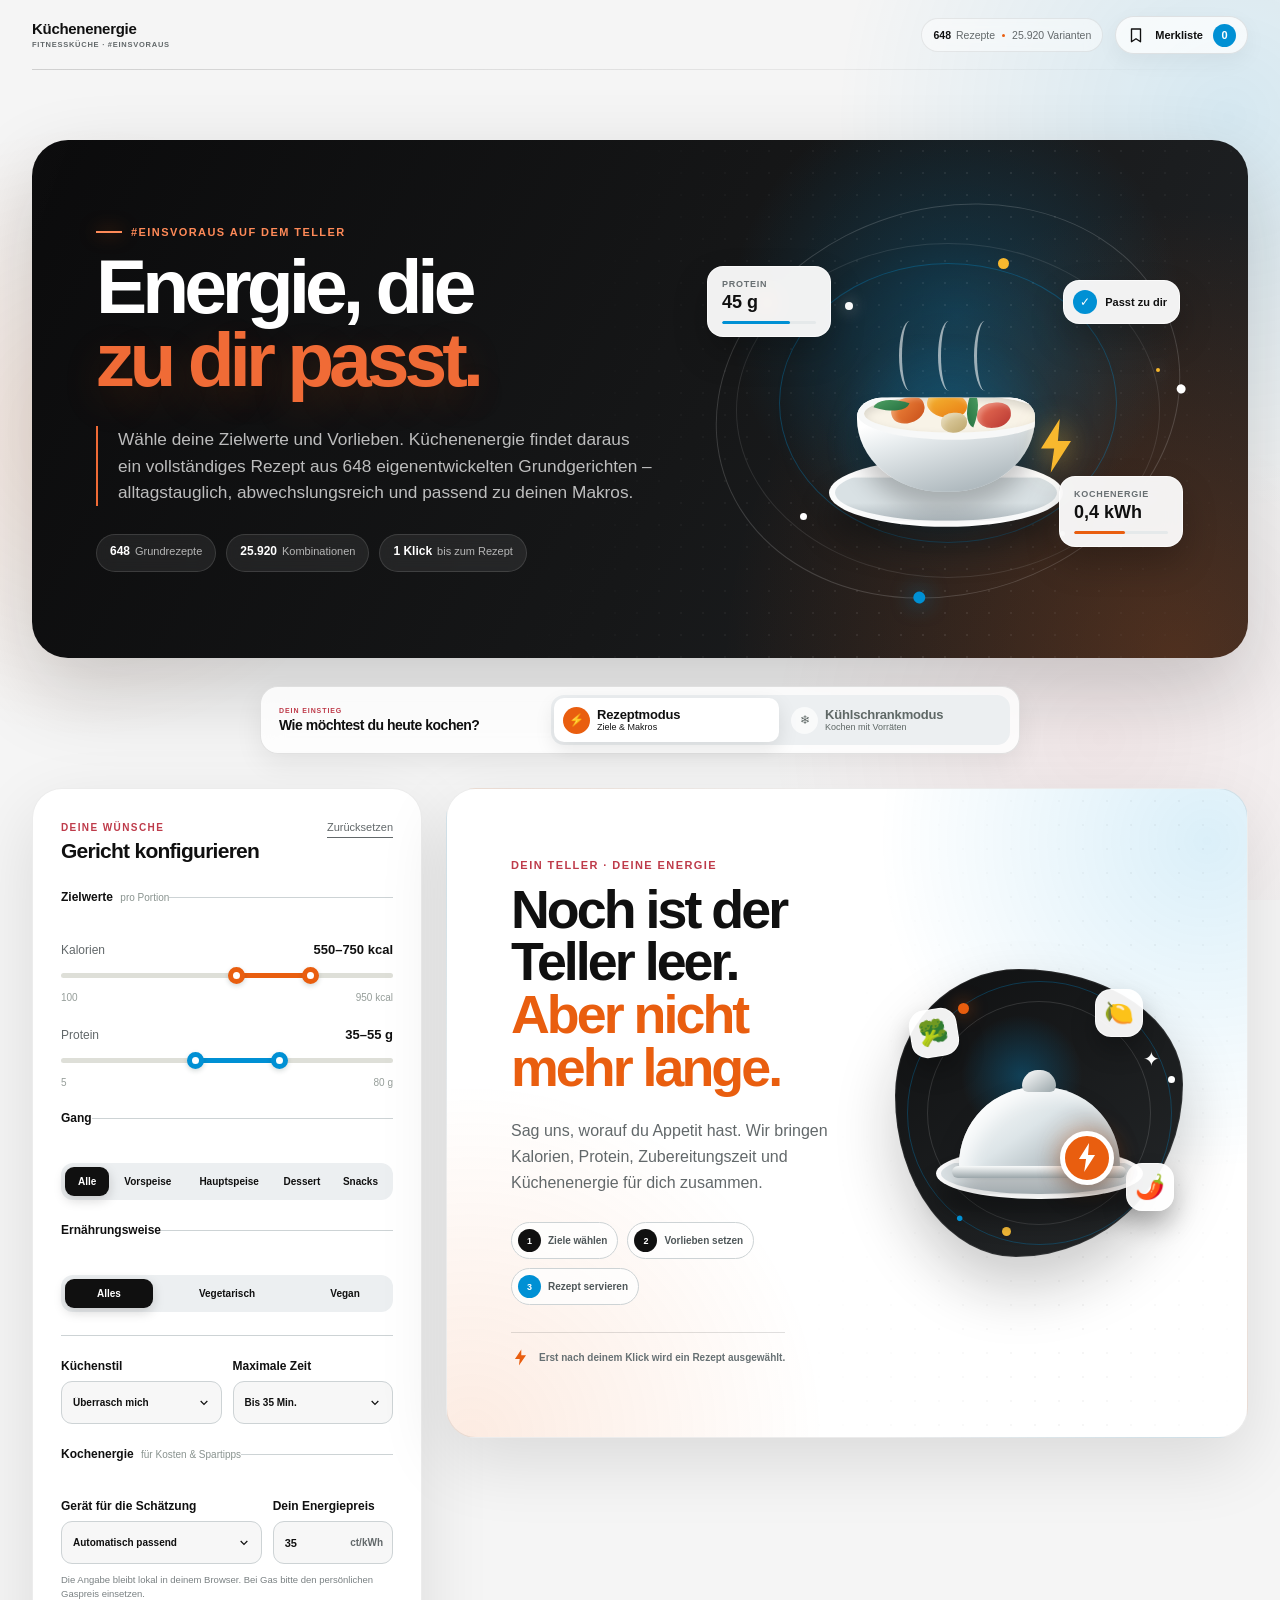
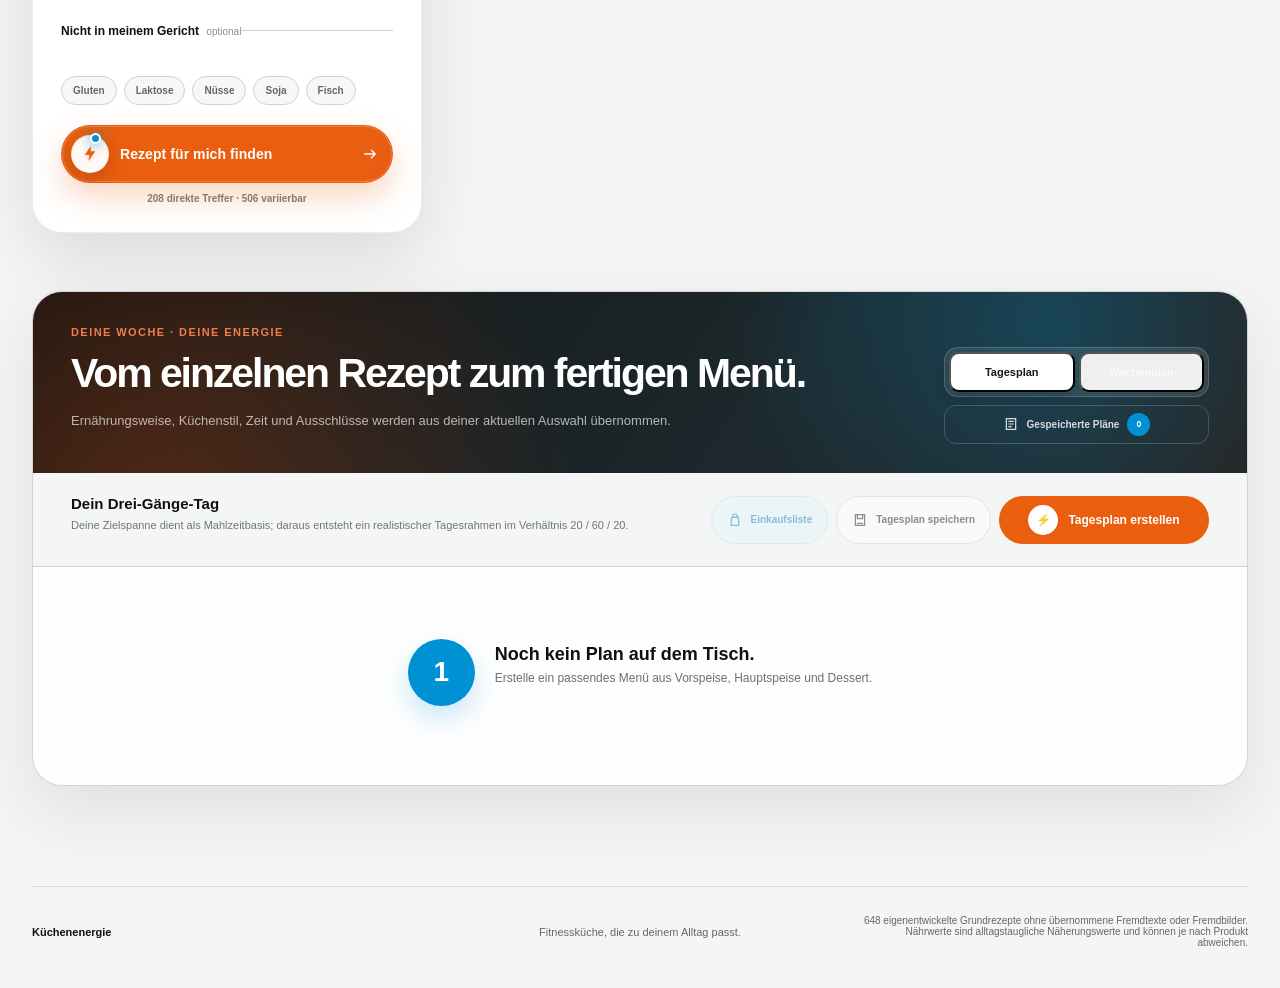
==== commit a3726079: "Saechsischen Rezeptkatalog erweitern" ====
--- a/index.html
+++ b/index.html
@@ -8,7 +8,7 @@
       content="Küchenenergie stellt dir alltagstaugliche Fitnessgerichte passend zu deinen Kalorien, Makros und Vorlieben zusammen."
     />
     <title>Küchenenergie – Fitnessküche, die zu dir passt</title>
-    <link rel="stylesheet" href="styles.css" />
+    <link rel="stylesheet" href="styles.css?v=24" />
   </head>
   <body>
     <a class="skip-link" href="#meal-form">Direkt zum Rezept-Konfigurator</a>
@@ -24,7 +24,7 @@
       </a>
 
       <div class="header-actions">
-        <span class="header-note"><strong id="header-recipe-count">624</strong> Rezepte <i></i> 24.960 Varianten</span>
+        <span class="header-note"><strong id="header-recipe-count">648</strong> Rezepte <i></i> 25.920 Varianten</span>
         <button class="button button-quiet saved-trigger" id="open-saved" type="button" aria-label="Merkliste öffnen">
           <svg viewBox="0 0 24 24" aria-hidden="true"><path d="M6 4h12v17l-6-4-6 4z" /></svg>
           Merkliste <span class="saved-count" id="saved-count">0</span>
@@ -39,12 +39,12 @@
           <h1 id="page-title">Energie, die <br /><em>zu dir passt.</em></h1>
           <p class="intro-copy">
             Wähle deine Zielwerte und Vorlieben. Küchenenergie findet daraus ein
-            vollständiges Rezept aus 624 eigenentwickelten Grundgerichten – alltagstauglich,
+            vollständiges Rezept aus 648 eigenentwickelten Grundgerichten – alltagstauglich,
             abwechslungsreich und passend zu deinen Makros.
           </p>
           <div class="hero-facts" aria-label="Vorteile von Küchenenergie">
-            <span><strong>624</strong> Grundrezepte</span>
-            <span><strong>24.960</strong> Kombinationen</span>
+            <span><strong>648</strong> Grundrezepte</span>
+            <span><strong>25.920</strong> Kombinationen</span>
             <span><strong>1 Klick</strong> bis zum Rezept</span>
           </div>
         </div>
@@ -119,7 +119,7 @@
         <div class="fridge-selected" id="fridge-selected" aria-live="polite"></div>
 
         <div class="fridge-common">
-          <div><strong>Typische Vorräte</strong><span>Einfach antippen</span></div>
+          <div><strong>Typische Vorräte &amp; Grundzutaten</strong><span>Einfach antippen</span></div>
           <div class="fridge-common-chips" id="fridge-common-chips"></div>
         </div>
 
@@ -317,7 +317,7 @@
               <span class="generate-label">Rezept für mich finden</span>
               <svg class="generate-arrow" viewBox="0 0 24 24" aria-hidden="true"><path d="M5 12h14M14 7l5 5-5 5" /></svg>
             </button>
-            <p class="form-hint" id="available-count" aria-live="polite">624 Grundrezepte mit adaptiven Varianten</p>
+            <p class="form-hint" id="available-count" aria-live="polite">648 Grundrezepte mit adaptiven Varianten</p>
           </form>
         </aside>
 
@@ -416,15 +416,12 @@
               </p>
 
               <section class="allergen-disclosure" aria-labelledby="allergen-heading">
-                <button class="allergen-toggle" id="allergen-toggle" type="button" aria-expanded="false" aria-controls="allergen-panel">
+                <div class="allergen-overview">
                   <span class="allergen-toggle-icon" aria-hidden="true">i</span>
-                  <span><strong id="allergen-heading">Allergene ausweisen</strong><small id="allergen-count">Angaben zum Rezept öffnen</small></span>
-                  <svg viewBox="0 0 24 24" aria-hidden="true"><path d="m7 9 5 5 5-5" /></svg>
-                </button>
-                <div class="allergen-panel" id="allergen-panel" hidden>
+                  <span class="allergen-label"><strong id="allergen-heading">Allergene</strong><small id="allergen-count">Direkt aus den Zutaten</small></span>
                   <ul class="allergen-list" id="allergen-list"></ul>
-                  <p>Automatisch aus den Zutaten abgeleitet. Bitte prüfe bei Allergien zusätzlich immer die Angaben auf den verwendeten Packungen.</p>
-                </div>
+                </div>
+                <p>Automatisch aus den Zutaten abgeleitet. Bei Allergien bitte zusätzlich die Packungsangaben prüfen.</p>
               </section>
 
               <section class="energy-insight" aria-labelledby="energy-heading">
@@ -595,7 +592,7 @@
     <footer>
       <span>Küchenenergie</span>
       <p>Fitnessküche, die zu deinem Alltag passt.</p>
-      <small>624 eigenentwickelte Grundrezepte ohne übernommene Fremdtexte oder Fremdbilder. Nährwerte sind alltagstaugliche Näherungswerte und können je nach Produkt abweichen.</small>
+      <small>648 eigenentwickelte Grundrezepte ohne übernommene Fremdtexte oder Fremdbilder. Nährwerte sind alltagstaugliche Näherungswerte und können je nach Produkt abweichen.</small>
     </footer>
 
     <dialog class="saved-dialog" id="saved-dialog" aria-labelledby="saved-title">
@@ -626,13 +623,13 @@
     <div class="toast" id="toast" role="status" aria-live="polite"></div>
 
     <script src="recipe-catalog.js"></script>
-    <script src="recipe-catalog-extension.js"></script>
+    <script src="recipe-catalog-extension.js?v=25"></script>
     <script src="recipe-quality.js"></script>
     <script src="recipe-visuals.js"></script>
     <script src="nutrition-engine.js"></script>
     <script src="energy-engine.js"></script>
     <script src="shopping-list.js"></script>
     <script src="pdf-export.js"></script>
-    <script src="app.js"></script>
+    <script src="app.js?v=25"></script>
   </body>
 </html>
--- a/styles.css
+++ b/styles.css
@@ -2098,61 +2098,48 @@
 
 .allergen-disclosure {
   margin-top: 12px;
-  overflow: hidden;
-  background: #fffaf6;
-  border: 1px solid #eadfd7;
-  border-radius: 13px;
-}
-
-.allergen-toggle {
-  width: 100%;
-  min-height: 55px;
-  display: grid;
-  grid-template-columns: auto 1fr auto;
-  gap: 11px;
+  padding: 9px 12px 8px;
+  background: #f7f8f8;
+  border: 1px solid #e1e6e7;
+  border-radius: 11px;
+}
+
+.allergen-overview {
+  display: grid;
+  grid-template-columns: 22px auto minmax(0, 1fr);
+  gap: 9px;
   align-items: center;
-  padding: 10px 13px;
-  text-align: left;
 }
 
 .allergen-toggle-icon {
-  width: 29px;
-  height: 29px;
+  width: 22px;
+  height: 22px;
   display: grid;
   place-items: center;
-  color: var(--paper);
-  background: var(--orange);
+  color: #b84d27;
+  background: #f6e7df;
   border-radius: 50%;
   font-family: Georgia, serif;
-  font-size: 15px;
+  font-size: 12px;
   font-weight: 700;
 }
 
-.allergen-toggle strong,
-.allergen-toggle small { display: block; }
-.allergen-toggle strong { font-size: 12px; }
-.allergen-toggle small { margin-top: 2px; color: #707976; font-size: 10px; }
-.allergen-toggle > svg {
-  width: 18px;
-  height: 18px;
-  fill: none;
-  stroke: currentColor;
-  stroke-width: 1.8;
-  transition: transform 180ms ease;
-}
-.allergen-toggle[aria-expanded="true"] > svg { transform: rotate(180deg); }
-.allergen-panel { padding: 0 13px 13px 53px; }
-.allergen-panel[hidden] { display: none; }
+.allergen-label { min-width: 73px; }
+.allergen-label strong,
+.allergen-label small { display: block; }
+.allergen-label strong { font-size: 10px; }
+.allergen-label small { margin-top: 1px; color: #7a8380; font-size: 8px; }
 .allergen-list { display: flex; flex-wrap: wrap; gap: 6px; margin: 0; padding: 0; list-style: none; }
 .allergen-list li {
-  padding: 6px 9px;
-  color: #713c27;
-  background: #f8e4d9;
+  padding: 4px 7px;
+  color: #66483c;
+  background: #fff;
+  border: 1px solid #eadfd9;
   border-radius: 999px;
-  font-size: 10px;
+  font-size: 8.5px;
   font-weight: 800;
 }
-.allergen-panel p { margin-top: 9px; color: #737b78; font-size: 9px; line-height: 1.55; }
+.allergen-disclosure > p { margin: 5px 0 0 31px; color: #808885; font-size: 8px; line-height: 1.4; }
 
 .energy-insight {
   margin-top: 26px;
@@ -3358,6 +3345,8 @@
   .fridge-symbol { width: 49px; height: 49px; border-radius: 16px; font-size: 22px; }
   .fridge-search-box { grid-template-columns: 21px minmax(0, 1fr); padding: 9px 11px; }
   .fridge-search-box button { grid-column: 1 / -1; width: 100%; min-height: 43px; }
+  .fridge-common-chips { gap: 5px; }
+  .fridge-common-chips button { min-height: 30px; padding: 0 9px; font-size: 8px; }
   .fridge-results { grid-template-columns: 1fr; }
   .intro { margin-bottom: 36px; }
   .hero-banner { min-height: 0; padding: 31px 23px 22px; border-radius: 27px; }
